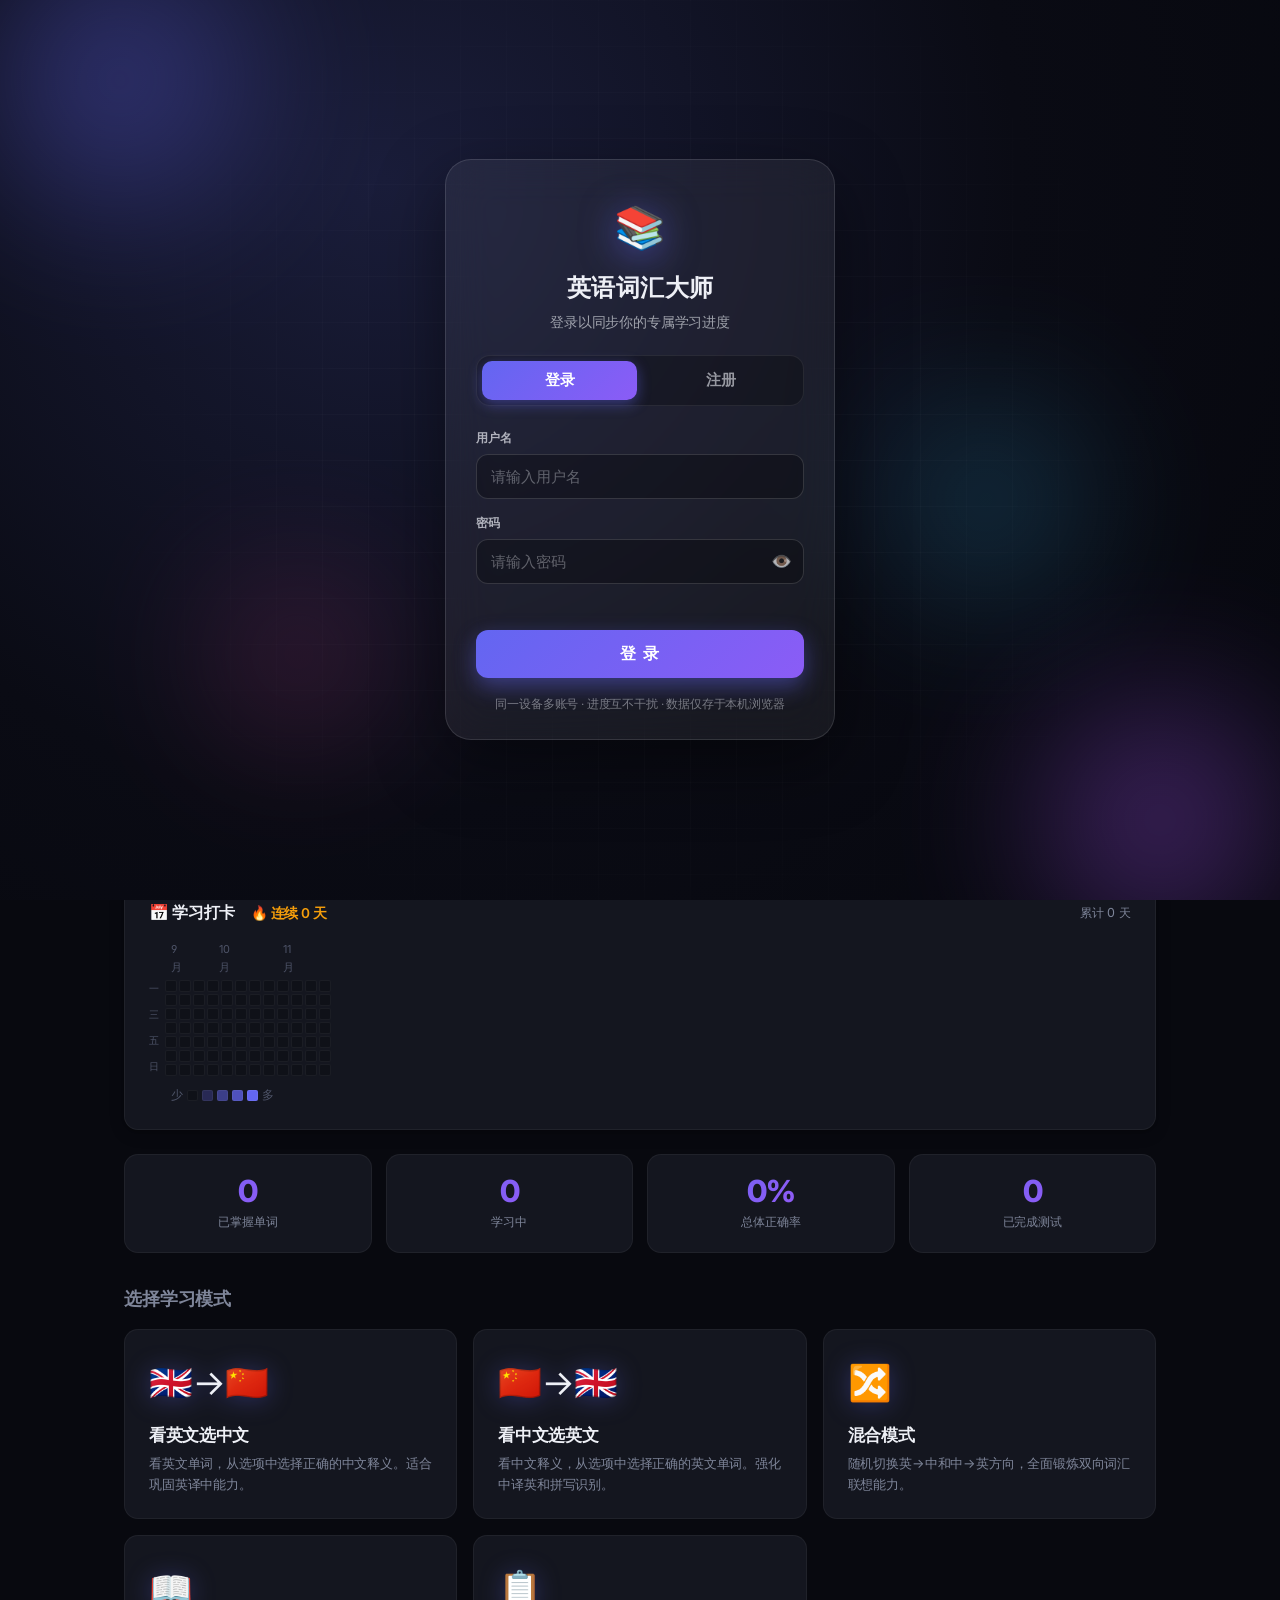
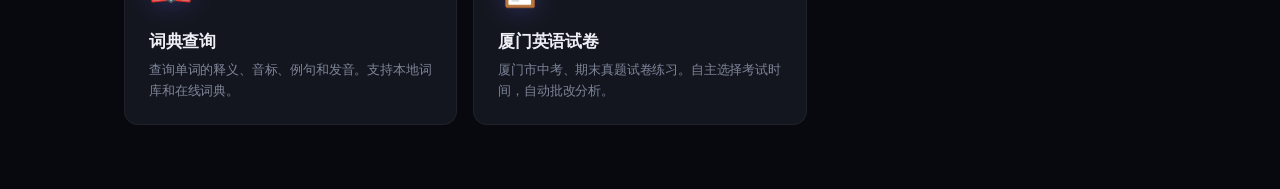
==== index.html @ 2e9102f1 "feat: 纯前端本地多账号登录(账号密码+进度隔离) 升SW v37" ====
<!DOCTYPE html>
<html lang="zh-CN">
<head>
  <meta charset="UTF-8">
  <meta name="viewport" content="width=device-width, initial-scale=1.0">
  <title>英语词汇测试与学习系统</title>
  <link rel="preconnect" href="https://fonts.googleapis.com">
  <link rel="preconnect" href="https://fonts.gstatic.com" crossorigin>
  <link href="https://fonts.googleapis.com/css2?family=Inter:wght@400;500;600;700;800;900&display=swap" rel="stylesheet">
  <link rel="stylesheet" href="style.css">
  <link rel="manifest" href="manifest.json">
  <meta name="theme-color" content="#6c8eef">
  <meta name="apple-mobile-web-app-capable" content="yes">
  <meta name="apple-mobile-web-app-title" content="英语大师">
</head>
<body>

<!-- ==================== 登录 / 注册页（首屏，替代封面） ==================== -->
<div class="login-screen" id="login-screen">
  <div class="login-orb login-orb-1"></div>
  <div class="login-orb login-orb-2"></div>
  <div class="login-orb login-orb-3"></div>
  <div class="login-orb login-orb-4"></div>
  <div class="login-grid"></div>
  <div class="login-card">
    <div class="login-logo">📚</div>
    <h1 class="login-title">英语词汇大师</h1>
    <p class="login-sub">登录以同步你的专属学习进度</p>

    <div class="login-tabs">
      <button type="button" class="login-tab active" id="tab-login" onclick="evmSwitchTab('login')">登录</button>
      <button type="button" class="login-tab" id="tab-register" onclick="evmSwitchTab('register')">注册</button>
    </div>

    <form class="login-form" id="login-form" onsubmit="return evmSubmitLogin(event)">
      <label class="login-field">
        <span class="login-label">用户名</span>
        <input class="login-input" id="login-username" type="text" autocomplete="username" placeholder="请输入用户名" maxlength="20">
      </label>
      <label class="login-field">
        <span class="login-label">密码</span>
        <div class="login-input-wrap">
          <input class="login-input" id="login-password" type="password" autocomplete="current-password" placeholder="请输入密码" maxlength="64">
          <button type="button" class="login-eye" onclick="evmTogglePw('login-password', this)">👁️</button>
        </div>
      </label>
      <div class="login-err" id="login-form-err"></div>
      <button type="submit" class="login-submit">登 录</button>
    </form>

    <form class="login-form" id="register-form" style="display:none" onsubmit="return evmSubmitRegister(event)">
      <label class="login-field">
        <span class="login-label">用户名</span>
        <input class="login-input" id="register-username" type="text" autocomplete="username" placeholder="2 位以上，中英文/数字/下划线" maxlength="20">
      </label>
      <label class="login-field">
        <span class="login-label">密码</span>
        <div class="login-input-wrap">
          <input class="login-input" id="register-password" type="password" autocomplete="new-password" placeholder="至少 6 位" maxlength="64">
          <button type="button" class="login-eye" onclick="evmTogglePw('register-password', this)">👁️</button>
        </div>
      </label>
      <label class="login-field">
        <span class="login-label">确认密码</span>
        <div class="login-input-wrap">
          <input class="login-input" id="register-confirm" type="password" autocomplete="new-password" placeholder="再次输入密码" maxlength="64">
          <button type="button" class="login-eye" onclick="evmTogglePw('register-confirm', this)">👁️</button>
        </div>
      </label>
      <div class="login-err" id="register-form-err"></div>
      <button type="submit" class="login-submit">注 册 并 登 录</button>
    </form>

    <p class="login-foot">同一设备多账号 · 进度互不干扰 · 数据仅存于本机浏览器</p>
  </div>
</div>

<!-- ==================== 软件封面 / 启动页 ==================== -->
<div class="app-cover" id="app-cover">
  <div class="cover-orb cover-orb-1"></div>
  <div class="cover-orb cover-orb-2"></div>
  <div class="cover-orb cover-orb-3"></div>
  <div class="cover-orb cover-orb-4"></div>
  <div class="cover-grid"></div>
  <div class="cover-content">
    <div class="cover-logo">📚</div>
    <h1 class="cover-title">英语词汇大师</h1>
    <p class="cover-subtitle">高效英语词汇测试与学习系统</p>
    <p class="cover-tagline">主动回忆 · 间隔重复 · 双向测试 · 即时反馈</p>

    <div class="cover-methods">
      <div class="cover-method" style="--i:0">
        <div class="cover-method-icon">🧠</div>
        <div class="cover-method-title">① 主动回忆</div>
        <div class="cover-method-desc">通过测试而非被动阅读来记忆，效率提升 3 倍以上</div>
      </div>
      <div class="cover-method" style="--i:1">
        <div class="cover-method-icon">🔄</div>
        <div class="cover-method-title">② 间隔重复</div>
        <div class="cover-method-desc">答错的词优先复习，已掌握的词减少出现频率</div>
      </div>
      <div class="cover-method" style="--i:2">
        <div class="cover-method-icon">🔁</div>
        <div class="cover-method-title">③ 双向测试</div>
        <div class="cover-method-desc">英→中与中→英交替练习，建立双向词汇联结</div>
      </div>
      <div class="cover-method" style="--i:3">
        <div class="cover-method-icon">⚡</div>
        <div class="cover-method-title">④ 即时反馈</div>
        <div class="cover-method-desc">每题立即知道对错和正确答案，强化记忆效果</div>
      </div>
    </div>

    <div class="cover-action">
      <button class="cover-enter-btn" id="cover-enter-btn" onclick="enterApp()">🚀 进入应用</button>
      <div class="cover-loading" id="cover-loading" style="display:none">
        <div class="cover-spinner"></div>
        <span class="cover-loading-text">正在进入</span>
      </div>
    </div>
    <p class="cover-foot">基于认知科学原理设计 · 让每一个单词都真正记住</p>
  </div>
</div>

<!-- ==================== 模式选择页（封面后） ==================== -->
<div class="mode-select" id="mode-select" style="display:none">
  <div class="mode-select-orb mode-select-orb-1"></div>
  <div class="mode-select-orb mode-select-orb-2"></div>
  <div class="mode-select-inner">
    <div class="mode-select-kicker">英语词汇大师</div>
    <h1 class="mode-select-title">选择你的学习模式</h1>
    <p class="mode-select-sub">进入系统前，先选一个入口 · 随时可在右上角切换</p>
    <div class="mode-select-grid">
      <button class="mode-select-card" data-mode="standard" onclick="selectMode('standard')">
        <div class="msc-icon">📘</div>
        <div class="msc-body">
          <div class="msc-title">标准版</div>
          <div class="msc-desc">完整的词汇测试与学习系统：测试、试卷、听力、语法、词典、错题本、统计</div>
        </div>
        <div class="msc-tag">日常背词 · 考试通用</div>
      </button>
      <button class="mode-select-card" data-mode="ielts" onclick="selectMode('ielts')">
        <div class="msc-icon">🎓</div>
        <div class="msc-body">
          <div class="msc-title">雅思版</div>
          <div class="msc-desc">一站式雅思备考：分级词汇、口语题库、写作实战批改、评分标准</div>
        </div>
        <div class="msc-tag">雅思考生专属</div>
      </button>
    </div>
    <button class="mode-select-back" onclick="backToCover()">← 返回封面</button>
  </div>
</div>

<!-- ==================== 导航栏 ==================== -->
<nav class="navbar">
  <div class="navbar-brand">
    <span class="logo" id="brand-logo">📚</span>
    <span id="brand-text">英语词汇大师</span>
  </div>
<div class="nav-tabs" id="nav-tabs-standard">
    <button class="nav-tab active" data-page="home">
      <span class="nav-icon">🏠</span>
      <span class="nav-label">首页</span>
    </button>
    <span class="nav-divider"></span>
    <button class="nav-tab" data-page="test">
      <span class="nav-icon">📝</span>
      <span class="nav-label">测试</span>
    </button>
    <button class="nav-tab" data-page="exam">
      <span class="nav-icon">📋</span>
      <span class="nav-label">试卷</span>
    </button>
    <span class="nav-divider"></span>
    <button class="nav-tab" data-page="listening">
      <span class="nav-icon">🎧</span>
      <span class="nav-label">听力</span>
    </button>
    <button class="nav-tab" data-page="grammar">
      <span class="nav-icon">📐</span>
      <span class="nav-label">语法</span>
    </button>
    <button class="nav-tab" data-page="dict">
      <span class="nav-icon">📖</span>
      <span class="nav-label">词典</span>
    </button>
    <span class="nav-divider"></span>
    <button class="nav-tab" data-page="wrong">
      <span class="nav-icon">❌</span>
      <span class="nav-label">错题本</span>
    </button>
    <button class="nav-tab" data-page="stats">
      <span class="nav-icon">📊</span>
      <span class="nav-label">统计</span>
    </button>
</div>
  <div class="navbar-actions">
    <button class="nav-streak-flame" id="nav-streak-flame" onclick="goToHuobao()" title="连续打卡 · 点击查看火宝宝">
      <span class="nav-flame-mini" id="nav-flame-mini"></span><span class="nav-streak-num" id="nav-streak-num">0</span>
    </button>
    <button class="nav-mode-switch" onclick="showModeSelect()" title="切换学习模式">
      <span class="nav-icon">🔀</span>
      <span class="nav-label">模式</span>
    </button>
    <button class="theme-toggle" onclick="toggleTheme()" title="切换主题">🌙</button>
    <div class="nav-user" id="nav-user" style="display:none" onclick="evmToggleUserMenu(event)">
      <span class="nav-user-avatar" id="nav-user-avatar">U</span>
      <span class="nav-user-name" id="nav-user-name">用户</span>
      <span class="nav-user-caret">▾</span>
      <div class="nav-user-menu" id="nav-user-menu" onclick="event.stopPropagation()">
        <div class="nav-user-menu-name" id="nav-user-menu-name">用户</div>
        <div class="nav-user-menu-hint">进度已保存在本账号</div>
        <button type="button" class="nav-user-menu-item" onclick="evmLogout()">🚪 退出登录</button>
      </div>
    </div>
  </div>
</nav>

<!-- ==================== 主容器 ==================== -->
<div class="container">

  <!-- ==================== 首页 ==================== -->
  <div class="page active" id="page-home">
    <div class="hero">
      <h1>英语词汇大师</h1>
      <p>主动回忆 · 间隔重复 · 双向测试 · 即时反馈</p>
    </div>

    <!-- 火宝宝 连续打卡奖励系统 -->
    <div id="huobao-card"></div>

    <!-- 每日学习目标 -->
    <div class="daily-goals" id="daily-goals"></div>

    <!-- 学习打卡日历 -->
    <div class="study-calendar-wrapper" id="study-calendar"></div>

    <!-- 统计概览 -->
    <div class="stats-grid">
      <div class="stat-card">
        <div class="stat-value" id="stat-mastered">0</div>
        <div class="stat-label">已掌握单词</div>
      </div>
      <div class="stat-card">
        <div class="stat-value" id="stat-learning">0</div>
        <div class="stat-label">学习中</div>
      </div>
      <div class="stat-card">
        <div class="stat-value" id="stat-accuracy">0%</div>
        <div class="stat-label">总体正确率</div>
      </div>
      <div class="stat-card">
        <div class="stat-value" id="stat-tests">0</div>
        <div class="stat-label">已完成测试</div>
      </div>
    </div>

    <!-- 模式选择 -->
    <h2 style="font-size:1.1rem; margin-bottom:16px; color:var(--text-secondary)">选择学习模式</h2>
    <div class="mode-grid">
      <div class="mode-card" data-mode="en2cn">
        <div class="mode-icon">🇬🇧→🇨🇳</div>
        <div class="mode-title">看英文选中文</div>
        <div class="mode-desc">看英文单词，从选项中选择正确的中文释义。适合巩固英译中能力。</div>
      </div>
      <div class="mode-card" data-mode="cn2en">
        <div class="mode-icon">🇨🇳→🇬🇧</div>
        <div class="mode-title">看中文选英文</div>
        <div class="mode-desc">看中文释义，从选项中选择正确的英文单词。强化中译英和拼写识别。</div>
      </div>
      <div class="mode-card" data-mode="mixed">
        <div class="mode-icon">🔀</div>
        <div class="mode-title">混合模式</div>
        <div class="mode-desc">随机切换英→中和中→英方向，全面锻炼双向词汇联想能力。</div>
      </div>
      <div class="mode-card" data-mode="dictionary">
        <div class="mode-icon">📖</div>
        <div class="mode-title">词典查询</div>
        <div class="mode-desc">查询单词的释义、音标、例句和发音。支持本地词库和在线词典。</div>
      </div>
      <div class="mode-card" data-mode="exam">
        <div class="mode-icon">📋</div>
        <div class="mode-title">厦门英语试卷</div>
        <div class="mode-desc">厦门市中考、期末真题试卷练习。自主选择考试时间，自动批改分析。</div>
      </div>
    </div>

  </div>

  <!-- ==================== 测试配置页 ==================== -->
  <div class="page" id="page-test">
    <div id="page-test-config" class="active">
      <h2 style="font-size:1.4rem; margin-bottom:24px">📝 测试配置</h2>

      <div class="card">
        <!-- 选题方式 -->
        <div class="config-group">
          <div class="config-label">选题方式</div>
          <div class="option-row">
            <button class="option-btn" data-config="selectMode" data-value="random">🎲 随机出题</button>
            <button class="option-btn" data-config="selectMode" data-value="custom">✋ 自选词汇</button>
          </div>
        </div>

        <!-- 方向 -->
        <div class="config-group">
          <div class="config-label">测试方向</div>
          <div class="option-row">
            <button class="option-btn" data-config="direction" data-value="en2cn">🇬🇧→🇨🇳 看英文选中文</button>
            <button class="option-btn" data-config="direction" data-value="cn2en">🇨🇳→🇬🇧 看中文选英文</button>
            <button class="option-btn" data-config="direction" data-value="mixed">🔀 混合方向</button>
          </div>
        </div>

        <!-- 格式 -->
        <div class="config-group">
          <div class="config-label">测试格式</div>
          <div class="option-row">
            <button class="option-btn" data-config="format" data-value="choice">📋 选择题（四选一）</button>
            <button class="option-btn" data-config="format" data-value="recall">✍️ 回忆自评（输入后自评）</button>
          </div>
        </div>

        <!-- 难度（仅随机模式显示） -->
        <div class="config-group" id="config-level">
          <div class="config-label">难度级别</div>
          <div class="option-row">
            <button class="option-btn" data-config="level" data-value="0">全部级别</button>
            <button class="option-btn" data-config="level" data-value="1">⭐ 小学 (3-6年级)</button>
            <button class="option-btn" data-config="level" data-value="2">⭐⭐ 初中 (7-9年级)</button>
            <button class="option-btn" data-config="level" data-value="3">⭐⭐⭐ 高中 (必修1-3)</button>
          </div>
        </div>

        <!-- 题量（仅随机模式显示） -->
        <div class="config-group" id="config-count">
          <div class="config-label">每轮题数</div>
          <div class="option-row">
            <button class="option-btn" data-config="count" data-value="10">10 题</button>
            <button class="option-btn" data-config="count" data-value="20">20 题</button>
            <button class="option-btn" data-config="count" data-value="30">30 题</button>
            <button class="option-btn" data-config="count" data-value="50">50 题</button>
          </div>
        </div>

        <!-- 自选词汇面板（仅自选模式显示） -->
        <div class="config-group" id="config-custom" style="display:none;">
          <div class="config-label">选择要测试的词汇</div>
          <div class="word-picker">
            <!-- 搜索与操作栏 -->
            <div class="word-picker-toolbar">
              <input type="text" class="word-picker-search" id="word-picker-search"
                     placeholder="搜索单词或释义..." oninput="filterWordPicker()">
              <select class="word-picker-filter" id="word-picker-filter" onchange="filterWordPicker()">
                <option value="0">全部级别</option>
                <option value="1">小学</option>
                <option value="2">初中</option>
                <option value="3">高中</option>
              </select>
            </div>
            <div class="word-picker-actions">
              <button class="btn btn-ghost btn-sm" onclick="selectAllWords(true)">✅ 全选</button>
              <button class="btn btn-ghost btn-sm" onclick="selectAllWords(false)">❌ 全不选</button>
              <button class="btn btn-ghost btn-sm" onclick="invertWordSelection()">🔄 反选</button>
              <span class="word-picker-count" id="word-picker-count">已选 0 词</span>
            </div>
            <!-- 词汇列表 -->
            <div class="word-picker-list" id="word-picker-list"></div>
          </div>
        </div>

        <div class="text-center mt-20">
          <button class="btn btn-primary btn-lg" onclick="startTest()">
            🚀 开始测试
          </button>
        </div>
      </div>

      <!-- 提示 -->
      <div class="card mt-20" style="background:var(--bg-secondary)">
        <div style="font-size:0.88rem; color:var(--text-secondary); line-height:1.7">
          <strong>💡 测试说明：</strong><br>
          • <strong>选择题</strong>：快速测试，适合大量练习，四选一形式<br>
          • <strong>回忆自评</strong>：先在脑中回忆答案再揭晓，自我评判对错，记忆效果更佳<br>
          • 系统会<strong>智能优先</strong>出你常错的词和新词，已掌握的词减少出现<br>
          • 答错的词可以在测试结束后在"错词复习"中查看<br>
          • 所有进度自动保存在本地，关闭浏览器也不会丢失
        </div>
      </div>
    </div>

    <!-- ==================== 测试进行页 ==================== -->
    <div id="page-test-running" style="display:none;">
      <!-- 测试头部 -->
      <div class="test-header">
        <div class="test-progress">
          <div class="progress-bar">
            <div class="progress-fill" id="test-progress-fill" style="width:0%"></div>
          </div>
          <span class="progress-text" id="test-progress-text">1 / 20</span>
        </div>
        <div class="score-badge">
          <div class="score-item">
            <div class="score-num correct" id="test-correct-count">0</div>
            <div class="score-label">正确</div>
          </div>
          <div class="score-item">
            <div class="score-num wrong" id="test-wrong-count">0</div>
            <div class="score-label">错误</div>
          </div>
        </div>
      </div>

      <!-- 反馈条 -->
      <div class="feedback-bar" id="feedback-bar"></div>

      <!-- 题目卡片 -->
      <div class="question-card">
        <span class="question-tag" id="question-tag">英 → 中</span>
        <div class="question-word" id="question-word">word</div>
        <div class="question-phonetic" id="question-phonetic">/wɜːd/</div>
        <div class="question-pos" id="question-pos">n.</div>
      </div>

      <!-- 题目主体（选项/输入） -->
      <div id="question-body"></div>

      <!-- 返回按钮 -->
      <div class="text-center mt-20">
        <button class="btn btn-ghost" onclick="backToConfig()">← 返回配置</button>
      </div>
    </div>
  </div>

  <!-- ==================== 测试结果页 ==================== -->
  <div class="page" id="page-result">
    <div class="card result-card">
      <div style="font-size:3rem; margin-bottom:8px" id="result-emoji">🎉</div>
      <div class="result-score excellent" id="result-score">100%</div>
      <div class="result-msg" id="result-msg">太棒了！</div>

      <div class="result-breakdown">
        <div class="result-stat">
          <div class="result-stat-num" style="color:var(--success)" id="result-correct">18</div>
          <div class="result-stat-label">答对</div>
        </div>
        <div class="result-stat">
          <div class="result-stat-num" style="color:var(--danger)" id="result-wrong">2</div>
          <div class="result-stat-label">答错</div>
        </div>
        <div class="result-stat">
          <div class="result-stat-num" id="result-total">20</div>
          <div class="result-stat-label">总题数</div>
        </div>
        <div class="result-stat">
          <div class="result-stat-num" style="color:var(--accent)" id="result-time">2'30"</div>
          <div class="result-stat-label">用时</div>
        </div>
      </div>

      <!-- 错词复习 -->
      <div class="review-list" id="result-review-list"></div>

      <!-- 操作按钮 -->
      <div class="result-actions">
        <button class="btn btn-ghost" onclick="backToHome()">🏠 返回首页</button>
        <button class="btn btn-primary" onclick="restartTest()">🔄 再测一轮</button>
      </div>
    </div>
  </div>

  <!-- ==================== 试卷列表页 ==================== -->
  <div class="page" id="page-exam">
    <div id="exam-list-view">
      <h2 style="font-size:1.4rem; margin-bottom:8px">📋 英语试卷库</h2>
      <p style="color:var(--text-secondary); margin-bottom:16px; font-size:0.9rem">100份试卷 · 覆盖小学到高中 · 选择试卷开始练习，系统自动批改并生成详细分析报告</p>

      <!-- 搜索筛选栏 -->
      <div style="display:flex; gap:12px; margin-bottom:20px; flex-wrap:wrap;">
        <input type="text" id="exam-search" placeholder="🔍 搜索试卷名称、地区..." 
               style="flex:1; min-width:200px; padding:10px 16px; background:var(--bg-card); border:1px solid var(--border); border-radius:var(--radius); color:var(--text-primary); font-size:0.9rem;"
               oninput="filterExams()">
        <select id="exam-filter-stage" style="padding:10px 16px; background:var(--bg-card); border:1px solid var(--border); border-radius:var(--radius); color:var(--text-primary); font-size:0.9rem;" onchange="filterExams()">
          <option value="">全部学段</option>
          <option value="小学">小学</option>
          <option value="初中">初中</option>
          <option value="高中">高中</option>
        </select>
        <select id="exam-filter-type" style="padding:10px 16px; background:var(--bg-card); border:1px solid var(--border); border-radius:var(--radius); color:var(--text-primary); font-size:0.9rem;" onchange="filterExams()">
          <option value="">全部类型</option>
          <option value="期末考试">期末考试</option>
          <option value="期中考试">期中考试</option>
          <option value="月考">月考</option>
          <option value="模拟考试">模拟考试</option>
          <option value="中考真题">中考真题</option>
          <option value="中考模拟">中考模拟</option>
          <option value="单元测试">单元测试</option>
        </select>
      </div>
      <div id="exam-count" style="color:var(--text-secondary); font-size:0.82rem; margin-bottom:12px;"></div>
      <div id="exam-cards"></div>
    </div>

    <!-- 试卷考试视图 -->
    <div id="exam-taking-view" style="display:none;">
      <!-- 考试头部 -->
      <div class="exam-header">
        <div class="exam-info-bar">
          <span class="exam-title-text" id="exam-taking-title"></span>
          <span class="exam-timer" id="exam-timer">⏱️ 00:00:00</span>
        </div>
        <div class="exam-progress-bar">
          <div class="progress-fill" id="exam-progress-fill" style="width:0%"></div>
        </div>
        <div class="exam-progress-text" id="exam-progress-text">已答 0 / 0 题</div>
      </div>

      <!-- 题目区域 -->
      <div id="exam-questions-container"></div>

      <!-- 提交按钮 -->
      <div class="text-center mt-20" id="exam-submit-area">
        <button class="btn btn-ghost" onclick="exitExam()">← 退出考试</button>
        <button class="btn btn-primary btn-lg" onclick="submitExam()">✅ 提交试卷</button>
      </div>
    </div>

    <!-- 试卷结果视图 -->
    <div id="exam-result-view" style="display:none;">
      <div class="card result-card">
        <div style="font-size:3rem; margin-bottom:8px" id="exam-result-emoji">🎉</div>
        <div class="result-score excellent" id="exam-result-score">0分</div>
        <div class="result-msg" id="exam-result-msg"></div>

        <div class="result-breakdown">
          <div class="result-stat">
            <div class="result-stat-num" style="color:var(--success)" id="exam-result-correct">0</div>
            <div class="result-stat-label">答对</div>
          </div>
          <div class="result-stat">
            <div class="result-stat-num" style="color:var(--danger)" id="exam-result-wrong">0</div>
            <div class="result-stat-label">答错</div>
          </div>
          <div class="result-stat">
            <div class="result-stat-num" id="exam-result-total">0</div>
            <div class="result-stat-label">总题数</div>
          </div>
          <div class="result-stat">
            <div class="result-stat-num" style="color:var(--accent)" id="exam-result-time">0'00"</div>
            <div class="result-stat-label">用时</div>
          </div>
        </div>

        <!-- 分析报告 -->
        <div class="exam-analysis" id="exam-analysis"></div>

        <!-- 题目详情 -->
        <div class="exam-review-list" id="exam-review-list"></div>

        <!-- 操作按钮 -->
        <div class="result-actions">
          <button class="btn btn-ghost" onclick="backToExamList()">📋 返回试卷列表</button>
          <button class="btn btn-primary" onclick="retakeExam()">🔄 重做试卷</button>
        </div>
      </div>
    </div>
  </div>

  <!-- ==================== 听力练习页 ==================== -->
  <div class="page" id="page-listening">
    <h2 style="font-size:1.4rem; margin-bottom:8px">🎧 听力练习</h2>
    <p style="color:var(--text-secondary); margin-bottom:20px; font-size:0.9rem">三种题型训练英语听力：听词选义 / 听音拼写 / 听句选义，支持语速调节与答题复盘</p>

    <div class="card" id="listening-setup">
      <div class="config-group">
        <div class="config-label">题型</div>
        <div class="option-row" id="listening-type-options">
          <button class="option-btn active" data-type="word">🎯 听词选义</button>
          <button class="option-btn" data-type="spell">✍️ 听音拼写</button>
          <button class="option-btn" data-type="sentence">📚 听句选义</button>
        </div>
      </div>
      <div class="config-group">
        <div class="config-label">难度级别</div>
        <div class="option-row" id="listening-level-options">
          <button class="option-btn active" data-level="1">⭐ 小学</button>
          <button class="option-btn" data-level="2">⭐⭐ 初中</button>
          <button class="option-btn" data-level="3">⭐⭐⭐ 高中</button>
        </div>
      </div>
      <div class="config-group">
        <div class="config-label">语速</div>
        <div class="option-row" id="listening-speed-options">
          <button class="option-btn" data-speed="0.6">🐢 慢速</button>
          <button class="option-btn active" data-speed="0.9">✅ 正常</button>
          <button class="option-btn" data-speed="1.2">🐇 快速</button>
        </div>
      </div>
      <div class="config-group">
        <div class="config-label">题数</div>
        <div class="option-row" id="listening-count-options">
          <button class="option-btn" data-count="5">5 题</button>
          <button class="option-btn active" data-count="10">10 题</button>
          <button class="option-btn" data-count="20">20 题</button>
        </div>
      </div>
      <div class="listening-best" id="listening-best">📊 还没有练习记录，开始第一轮吧！</div>
      <div class="text-center mt-20">
        <button class="btn btn-primary btn-lg" onclick="startListening()">🎧 开始听力</button>
      </div>
    </div>

    <div id="listening-running" style="display:none;">
      <div class="test-header">
        <div class="test-progress">
          <div class="progress-bar"><div class="progress-fill" id="listening-progress-fill" style="width:0%"></div></div>
          <span class="progress-text" id="listening-progress-text">1 / 10</span>
        </div>
        <div class="score-badge">
          <div class="score-item"><div class="score-num correct" id="listening-correct">0</div><div class="score-label">正确</div></div>
          <div class="score-item"><div class="score-num wrong" id="listening-wrong">0</div><div class="score-label">错误</div></div>
        </div>
      </div>
      <div class="question-card">
        <span class="question-tag">🎧 听力题</span>
        <div style="font-size:0.85rem;color:var(--text-secondary);margin-bottom:16px;">点击下方按钮播放音频，然后选择你听到的内容</div>
        <button class="btn btn-primary btn-lg" id="play-audio-btn" onclick="playListeningAudio()" style="font-size:1.5rem;padding:16px 40px;">🔊 播放</button>
        <div style="font-size:0.78rem;color:var(--text-muted);margin-top:12px;">提示：可以多次点击播放</div>
      </div>
      <div id="listening-options"></div>
      <div class="text-center mt-20">
        <button class="btn btn-ghost" onclick="exitListening()">← 退出</button>
      </div>
    </div>
  </div>

  <!-- ==================== 语法专题页 ==================== -->
  <div class="page" id="page-grammar">
    <h2 style="font-size:1.4rem; margin-bottom:8px">📐 语法专题</h2>
    <p style="color:var(--text-secondary); margin-bottom:20px; font-size:0.9rem">系统学习英语语法，每个专题含讲解、例句和练习题</p>
    <div id="grammar-tools" class="grammar-tools">
      <div class="grammar-search-wrap">
        <span class="grammar-search-icon">🔍</span>
        <input id="grammar-search" class="grammar-search" type="text" placeholder="搜索语法专题（如：时态、被动、从句）" oninput="filterGrammarTopics(this.value)">
      </div>
      <span class="grammar-progress" id="grammar-progress"></span>
    </div>
    <div id="grammar-topics"></div>
  </div>

  <!-- ==================== 错题本页 ==================== -->
  <div class="page" id="page-wrong">
    <h2 style="font-size:1.4rem; margin-bottom:8px">❌ 错题本</h2>
    <p style="color:var(--text-secondary); margin-bottom:20px; font-size:0.9rem">自动收集所有测试和试卷中的错题，反复练习直到掌握</p>

    <!-- 统计 -->
    <div class="wrong-book-stats" id="wrong-stats"></div>

    <!-- 工具栏 -->
    <div class="wrong-book-toolbar">
      <select id="wrong-filter-kp" style="padding:8px 14px; background:var(--bg-card); border:1px solid var(--border); border-radius:var(--radius); color:var(--text-primary); font-size:0.85rem;" onchange="renderWrongBook()">
        <option value="">全部知识点</option>
      </select>
      <select id="wrong-filter-source" style="padding:8px 14px; background:var(--bg-card); border:1px solid var(--border); border-radius:var(--radius); color:var(--text-primary); font-size:0.85rem;" onchange="renderWrongBook()">
        <option value="">全部来源</option>
        <option value="test">词汇测试</option>
        <option value="exam">试卷</option>
      </select>
      <label style="display:flex; align-items:center; gap:6px; font-size:0.85rem; color:var(--text-secondary); cursor:pointer;">
        <input type="checkbox" id="wrong-show-mastered" onchange="renderWrongBook()"> 显示已掌握
      </label>
      <button class="btn btn-ghost btn-sm" onclick="clearAllWrong()">🗑️ 清空错题本</button>
      <span style="margin-left:auto; font-size:0.82rem; color:var(--text-secondary);">
        <span class="kbd">A</span><span class="kbd">B</span><span class="kbd">C</span><span class="kbd">D</span> 键盘答题
      </span>
    </div>

    <!-- 错题列表 -->
    <div id="wrong-list"></div>
  </div>

  <!-- ==================== 词典页 ==================== -->
  <div class="page" id="page-dict">
    <h2 style="font-size:1.4rem; margin-bottom:24px">📖 词典查询</h2>

    <!-- 搜索框 -->
    <div class="dict-search-wrapper">
      <span class="dict-search-icon">🔍</span>
      <input type="text" class="dict-search-box" id="dict-search"
             placeholder="输入英文单词或中文释义，按回车搜索...">
      <button class="btn btn-primary" id="dict-search-btn"
              style="position:absolute; right:8px; top:50%; transform:translateY(-50%); padding:10px 20px;">
        搜索
      </button>
    </div>

    <!-- 搜索结果 -->
    <div class="dict-result" id="dict-result"></div>

    <!-- 快捷词表 -->
    <div class="quick-words">
      <div class="quick-words-title">💡 随机单词 — 点击查看详情</div>
      <div class="quick-words-grid" id="quick-words-grid"></div>
    </div>
  </div>

  <!-- ==================== 统计页 ==================== -->
  <div class="page" id="page-stats">
    <h2 style="font-size:1.4rem; margin-bottom:24px">📊 学习统计</h2>

    <!-- 概览 -->
    <div class="stats-overview">
      <div class="overview-card">
        <div class="overview-icon">✅</div>
        <div class="overview-value" id="stat-overview-mastered">0</div>
        <div class="overview-label">已掌握</div>
      </div>
      <div class="overview-card">
        <div class="overview-icon">📖</div>
        <div class="overview-value" id="stat-overview-learning">0</div>
        <div class="overview-label">学习中</div>
      </div>
      <div class="overview-card">
        <div class="overview-icon">🆕</div>
        <div class="overview-value" id="stat-overview-new">300</div>
        <div class="overview-label">未学习</div>
      </div>
      <div class="overview-card">
        <div class="overview-icon">🎯</div>
        <div class="overview-value" id="stat-overview-accuracy">0%</div>
        <div class="overview-label">正确率</div>
      </div>
      <div class="overview-card">
        <div class="overview-icon">📝</div>
        <div class="overview-value" id="stat-overview-reviews">0</div>
        <div class="overview-label">总答题数</div>
      </div>
      <div class="overview-card">
        <div class="overview-icon">🏁</div>
        <div class="overview-value" id="stat-overview-tests">0</div>
        <div class="overview-label">测试次数</div>
      </div>
    </div>

    <!-- 掌握度分布 -->
    <div class="card mb-20">
      <div class="card-title">📈 词汇掌握度分布</div>
      <div class="card-desc">你的词汇掌握进度</div>
      <div class="mastery-section">
        <div class="mastery-bar" id="mastery-bar"></div>
        <div class="mastery-legend">
          <span><span class="legend-dot" style="background:var(--success)"></span>已掌握</span>
          <span><span class="legend-dot" style="background:var(--warning)"></span>学习中</span>
          <span><span class="legend-dot" style="background:var(--text-muted)"></span>未学习</span>
        </div>
      </div>
    </div>

    <!-- 按级别统计 -->
    <div class="card mb-20">
      <div class="card-title">📊 各级别进度</div>
      <div class="card-desc">不同难度级别的掌握情况</div>
      <div id="level-breakdown"></div>
    </div>

    <!-- 测试历史 -->
    <div class="card mb-20">
      <div class="card-title">🕐 最近测试记录</div>
      <div class="card-desc">最近的15次测试成绩</div>
      <div class="history-list" id="history-list"></div>
    </div>

    <!-- 重置 -->
    <div class="text-center mt-20">
      <button class="btn btn-ghost" id="reset-btn">🗑️ 清除所有记录</button>
    </div>
  </div>

  <!-- ==================== 雅思专项页 ==================== -->
  <div class="page" id="page-ielts">
    <h2 style="font-size:1.4rem; margin-bottom:8px">🎓 雅思专项学习</h2>
    <p style="color:var(--text-secondary); margin-bottom:20px; font-size:0.9rem">词汇 · 口语 · 写作 · 评分标准，一站式雅思备考</p>

    <!-- 火宝宝 连续打卡奖励系统（雅思页常驻） -->
    <div id="huobao-card-ielts" class="huobao-card-ielts"></div>

    <!-- 子标签 -->
    <div class="ielts-tabs" id="ielts-tabs">
      <button class="ielts-tab active" data-ielts="vocab" onclick="switchIELTS('vocab')">📚 词汇</button>
      <button class="ielts-tab" data-ielts="speaking" onclick="switchIELTS('speaking')">🗣️ 口语</button>
      <button class="ielts-tab" data-ielts="writing" onclick="switchIELTS('writing')">✍️ 写作</button>
      <button class="ielts-tab" data-ielts="bands" onclick="switchIELTS('bands')">📊 评分标准</button>
    </div>

    <!-- 词汇子模块 -->
    <div class="ielts-panel active" id="ielts-vocab">
      <div class="ielts-subtabs" id="ielts-vocab-subtabs" style="margin-bottom:14px">
        <button class="ielts-subtab active" data-vvocab="topic" onclick="switchIeltsVocabView('topic')">📑 按主题</button>
        <button class="ielts-subtab" data-vvocab="level" onclick="switchIeltsVocabView('level')">🌈 按级别 A1→C2</button>
      </div>
      <div id="ielts-vocab-home"></div>
      <div id="ielts-vocab-study" style="display:none"></div>
    </div>

    <!-- 口语子模块 -->
    <div class="ielts-panel" id="ielts-speaking" style="display:none">
      <div class="ielts-subtabs" id="ielts-speaking-sub">
        <button class="ielts-subtab active" data-part="part1" onclick="switchSpeaking('part1')">Part 1 日常</button>
        <button class="ielts-subtab" data-part="part2" onclick="switchSpeaking('part2')">Part 2 独白</button>
        <button class="ielts-subtab" data-part="part3" onclick="switchSpeaking('part3')">Part 3 讨论</button>
      </div>
      <div id="ielts-speaking-list"></div>
    </div>

    <!-- 写作子模块 -->
    <div class="ielts-panel" id="ielts-writing" style="display:none">
      <div class="ielts-subtabs" id="ielts-writing-sub">
        <button class="ielts-subtab active" data-task="task1" onclick="switchWriting('task1')">Task 1 图表</button>
        <button class="ielts-subtab" data-task="task2" onclick="switchWriting('task2')">Task 2 议论文</button>
        <button class="ielts-subtab" data-task="phrases" onclick="switchWriting('phrases')">高分短语</button>
      </div>
      <div id="ielts-writing-view"></div>
    </div>

    <!-- 评分标准子模块 -->
    <div class="ielts-panel" id="ielts-bands" style="display:none">
      <div id="ielts-bands-view"></div>
    </div>
  </div>

</div>

<!-- 雅思单词卡打印区（导出 PDF 用，默认隐藏） -->
<div id="ielts-print-area" style="display:none"></div>

<script src="words.js"></script>
<script src="exams.js"></script>
<script src="ielts.js"></script>
<script src="app.js"></script>
</body>
</html>
---- style.css ----
/* ==================== 全局变量 ==================== */
:root {
  --bg-primary: #08090f;
  --bg-secondary: #0f1118;
  --bg-card: #14161f;
  --bg-card-elevated: #1a1d28;
  --bg-hover: #1e2130;
  --text-primary: #eef0f6;
  --text-secondary: #7e8599;
  --text-muted: #4e5468;
  --accent: #6366f1;
  --accent-light: #818cf8;
  --accent-hover: #7c7ff5;
  --accent-dim: rgba(99, 102, 241, 0.1);
  --accent-gradient: linear-gradient(135deg, #6366f1 0%, #a855f7 100%);
  --accent-gradient-soft: linear-gradient(135deg, rgba(99,102,241,0.15), rgba(168,85,247,0.15));
  --success: #10b981;
  --success-dim: rgba(16, 185, 129, 0.1);
  --danger: #ef4444;
  --danger-dim: rgba(239, 68, 68, 0.1);
  --warning: #f59e0b;
  --warning-dim: rgba(245, 158, 11, 0.1);
  --border: rgba(255, 255, 255, 0.05);
  --border-strong: rgba(255, 255, 255, 0.1);
  --radius: 14px;
  --radius-sm: 10px;
  --radius-xs: 6px;
  --shadow-sm: 0 1px 3px rgba(0,0,0,0.3), 0 1px 2px rgba(0,0,0,0.2);
  --shadow: 0 4px 24px rgba(0, 0, 0, 0.35);
  --shadow-lg: 0 12px 40px rgba(0, 0, 0, 0.45);
  --shadow-glow: 0 0 32px rgba(99, 102, 241, 0.12);
  --shadow-card: 0 1px 3px rgba(0,0,0,0.2), 0 4px 16px rgba(0,0,0,0.15);
  --font-main: 'Inter', 'Segoe UI', system-ui, -apple-system, sans-serif;
  --font-mono: 'SF Mono', 'Cascadia Code', 'Fira Code', 'Consolas', monospace;
  --transition: all 0.25s cubic-bezier(0.4, 0, 0.2, 1);
  --transition-fast: all 0.12s ease;
  --transition-spring: all 0.35s cubic-bezier(0.34, 1.56, 0.64, 1);
}

/* ===== 亮色主题 ===== */
[data-theme="light"] {
  --bg-primary: #fafafc;
  --bg-secondary: #ffffff;
  --bg-card: #ffffff;
  --bg-card-elevated: #ffffff;
  --bg-hover: #f4f5f9;
  --text-primary: #1a1d2e;
  --text-secondary: #6b7280;
  --text-muted: #9ca3af;
  --accent: #6366f1;
  --accent-light: #818cf8;
  --accent-hover: #5856eb;
  --accent-dim: rgba(99, 102, 241, 0.06);
  --accent-gradient: linear-gradient(135deg, #6366f1 0%, #a855f7 100%);
  --accent-gradient-soft: linear-gradient(135deg, rgba(99,102,241,0.05), rgba(168,85,247,0.05));
  --success: #10b981;
  --success-dim: rgba(16, 185, 129, 0.06);
  --danger: #ef4444;
  --danger-dim: rgba(239, 68, 68, 0.06);
  --warning: #f59e0b;
  --warning-dim: rgba(245, 158, 11, 0.06);
  --border: rgba(0, 0, 0, 0.05);
  --border-strong: rgba(0, 0, 0, 0.08);
  --shadow-sm: 0 1px 2px rgba(0,0,0,0.03);
  --shadow: 0 4px 24px rgba(0, 0, 0, 0.04);
  --shadow-lg: 0 12px 40px rgba(0, 0, 0, 0.06);
  --shadow-glow: 0 0 32px rgba(99, 102, 241, 0.06);
  --shadow-card: 0 1px 2px rgba(0,0,0,0.03), 0 4px 12px rgba(0,0,0,0.03);
}

/* ==================== 基础重置 ==================== */
* {
  margin: 0;
  padding: 0;
  box-sizing: border-box;
}

::-webkit-scrollbar { width: 6px; height: 6px; }
::-webkit-scrollbar-track { background: transparent; }
::-webkit-scrollbar-thumb { background: var(--border-strong); border-radius: 3px; }
::-webkit-scrollbar-thumb:hover { background: var(--text-muted); }

::selection { background: var(--accent-dim); color: var(--accent); }

body {
  font-family: var(--font-main);
  background: var(--bg-primary);
  background-image: 
    radial-gradient(ellipse 60% 40% at 50% 0%, rgba(99, 102, 241, 0.06), transparent 60%),
    radial-gradient(ellipse 50% 30% at 90% 90%, rgba(168, 85, 247, 0.04), transparent 60%);
  background-attachment: fixed;
  color: var(--text-primary);
  min-height: 100vh;
  line-height: 1.6;
  -webkit-font-smoothing: antialiased;
  -moz-osx-font-smoothing: grayscale;
  font-feature-settings: 'cv11', 'ss01';
  letter-spacing: -0.01em;
}

[data-theme="light"] body {
  background-image: 
    radial-gradient(ellipse 60% 40% at 50% 0%, rgba(99, 102, 241, 0.04), transparent 60%),
    radial-gradient(ellipse 50% 30% at 90% 90%, rgba(168, 85, 247, 0.03), transparent 60%);
}

/* ==================== 导航栏 ==================== */
.navbar {
  display: flex;
  align-items: center;
  justify-content: space-between;
  padding: 0 28px;
  height: 56px;
  background: rgba(15, 17, 24, 0.72);
  border-bottom: 1px solid var(--border);
  position: sticky;
  top: 0;
  z-index: 100;
  backdrop-filter: blur(24px) saturate(180%);
  -webkit-backdrop-filter: blur(24px) saturate(180%);
}

[data-theme="light"] .navbar {
  background: rgba(255, 255, 255, 0.72);
}

.navbar-brand {
  display: flex;
  align-items: center;
  gap: 8px;
  font-size: 1.05rem;
  font-weight: 700;
  color: var(--text-primary);
  letter-spacing: -0.03em;
}

.navbar-brand .logo {
  font-size: 1.35rem;
}

.nav-tabs {
  display: flex;
  align-items: center;
  gap: 3px;
  padding: 5px;
  background: var(--bg-secondary);
  border: 1px solid var(--border);
  border-radius: 14px;
  box-shadow: var(--shadow-sm);
}

[data-theme="light"] .nav-tabs {
  background: rgba(241, 243, 248, 0.7);
  backdrop-filter: blur(8px);
}

.nav-tab {
  display: inline-flex;
  align-items: center;
  gap: 7px;
  padding: 6px 12px 6px 7px;
  border: none;
  background: transparent;
  color: var(--text-secondary);
  font-size: 0.875rem;
  font-weight: 500;
  border-radius: 9px;
  cursor: pointer;
  transition: var(--transition-fast);
  font-family: var(--font-main);
  position: relative;
  white-space: nowrap;
  line-height: 1;
}

.nav-icon {
  display: inline-flex;
  align-items: center;
  justify-content: center;
  width: 26px;
  height: 26px;
  font-size: 0.95rem;
  line-height: 1;
  border-radius: 8px;
  background: var(--bg-card-elevated);
  border: 1px solid var(--border);
  transition: var(--transition-fast);
  flex-shrink: 0;
}

[data-theme="light"] .nav-icon {
  background: #ffffff;
  box-shadow: 0 1px 2px rgba(0, 0, 0, 0.04);
}

/* 切换模式按钮 */
.nav-mode-switch {
  display: inline-flex;
  align-items: center;
  gap: 7px;
  padding: 6px 12px 6px 7px;
  border: 1px solid var(--border-strong);
  background: transparent;
  color: var(--text-secondary);
  font-size: 0.875rem;
  font-weight: 600;
  border-radius: 9px;
  cursor: pointer;
  transition: var(--transition-fast);
  font-family: var(--font-main);
  white-space: nowrap;
  line-height: 1;
  margin-left: 2px;
}
.nav-mode-switch:hover {
  background: var(--bg-hover);
  color: var(--accent-light);
  border-color: var(--accent);
  transform: translateY(-1px);
}
.nav-mode-switch:hover .nav-icon {
  background: var(--accent-dim);
  border-color: var(--accent-dim);
  transform: scale(1.06) rotate(-4deg);
}

/* 右侧操作组（模式切换 + 主题切换），始终可见 */
.navbar-actions {
  display: flex;
  align-items: center;
  gap: 8px;
  flex-shrink: 0;
}

/* 雅思模式：隐藏标准版导航标签，只保留雅思页自身的子导航 → 雅思成为独立页面 */
body[data-app-mode="ielts"] #nav-tabs-standard { display: none; }

/* 雅思模式下让雅思子导航吸顶，体验更像独立 App */
body[data-app-mode="ielts"] .ielts-tabs {
  position: sticky;
  top: 56px;
  z-index: 90;
}

.nav-tab .nav-label {
  letter-spacing: -0.01em;
}

.nav-tab:hover {
  background: var(--bg-hover);
  color: var(--text-primary);
  transform: translateY(-1px);
}

.nav-tab:hover .nav-icon {
  background: var(--accent-dim);
  border-color: var(--accent-dim);
  transform: scale(1.06) rotate(-4deg);
}

.nav-tab.active {
  background: var(--accent-gradient);
  color: #fff;
  font-weight: 600;
  box-shadow: 0 4px 14px rgba(99, 102, 241, 0.35), 0 0 0 1px rgba(255, 255, 255, 0.08) inset;
}

.nav-tab.active .nav-icon {
  background: rgba(255, 255, 255, 0.22);
  border-color: rgba(255, 255, 255, 0.25);
  transform: scale(1.04);
}

.nav-tab:active {
  transform: translateY(0) scale(0.97);
}

.nav-divider {
  display: inline-block;
  width: 1px;
  height: 18px;
  background: var(--border-strong);
  margin: 0 4px;
  flex-shrink: 0;
}

/* ==================== 模式选择页（封面后） ==================== */
.mode-select {
  position: fixed;
  inset: 0;
  z-index: 9000;
  display: flex;
  align-items: center;
  justify-content: center;
  padding: 24px;
  overflow: hidden;
  background:
    radial-gradient(ellipse 70% 50% at 50% -10%, rgba(99, 102, 241, 0.18), transparent 60%),
    radial-gradient(ellipse 60% 50% at 90% 110%, rgba(168, 85, 247, 0.14), transparent 60%),
    var(--bg-primary);
  animation: modeSelectFade 0.45s cubic-bezier(0.4, 0, 0.2, 1) both;
}
@keyframes modeSelectFade {
  from { opacity: 0; transform: scale(1.02); }
  to   { opacity: 1; transform: scale(1); }
}
.mode-select.hide {
  animation: modeSelectOut 0.4s cubic-bezier(0.4, 0, 0.2, 1) both;
  pointer-events: none;
}
@keyframes modeSelectOut {
  from { opacity: 1; }
  to   { opacity: 0; transform: scale(0.98); }
}
.mode-select-orb {
  position: absolute;
  border-radius: 50%;
  filter: blur(70px);
  opacity: 0.5;
  pointer-events: none;
}
.mode-select-orb-1 {
  width: 460px; height: 460px;
  background: radial-gradient(circle, rgba(99,102,241,0.55), transparent 70%);
  top: -160px; left: -120px;
  animation: orbFloat 14s ease-in-out infinite;
}
.mode-select-orb-2 {
  width: 420px; height: 420px;
  background: radial-gradient(circle, rgba(168,85,247,0.5), transparent 70%);
  bottom: -180px; right: -100px;
  animation: orbFloat 18s ease-in-out infinite reverse;
}
@keyframes orbFloat {
  0%, 100% { transform: translate(0, 0); }
  50%      { transform: translate(30px, 26px); }
}
.mode-select-inner {
  position: relative;
  z-index: 1;
  width: 100%;
  max-width: 760px;
  text-align: center;
}
.mode-select-kicker {
  display: inline-block;
  font-size: 0.78rem;
  font-weight: 600;
  letter-spacing: 0.16em;
  color: var(--accent-light);
  text-transform: uppercase;
  padding: 6px 14px;
  border: 1px solid var(--border-strong);
  border-radius: 999px;
  background: var(--bg-card);
  margin-bottom: 18px;
}
.mode-select-title {
  font-size: 2.1rem;
  font-weight: 800;
  letter-spacing: -0.04em;
  background: var(--accent-gradient);
  -webkit-background-clip: text;
  -webkit-text-fill-color: transparent;
  background-clip: text;
  margin-bottom: 8px;
  line-height: 1.15;
}
.mode-select-sub {
  color: var(--text-secondary);
  font-size: 0.95rem;
  margin-bottom: 34px;
  font-weight: 500;
}
.mode-select-grid {
  display: grid;
  grid-template-columns: 1fr 1fr;
  gap: 20px;
  margin-bottom: 28px;
}
.mode-select-card {
  display: flex;
  flex-direction: column;
  align-items: flex-start;
  gap: 16px;
  text-align: left;
  padding: 26px 24px;
  border-radius: var(--radius);
  border: 1px solid var(--border);
  background: var(--bg-card);
  box-shadow: var(--shadow-card);
  cursor: pointer;
  transition: var(--transition);
  font-family: var(--font-main);
  position: relative;
  overflow: hidden;
}
.mode-select-card::after {
  content: '';
  position: absolute;
  inset: 0;
  background: var(--accent-gradient-soft);
  opacity: 0;
  transition: var(--transition);
  pointer-events: none;
}
.mode-select-card:hover {
  transform: translateY(-4px);
  border-color: var(--border-strong);
  box-shadow: var(--shadow-lg);
}
.mode-select-card:hover::after { opacity: 1; }
.msc-icon {
  display: inline-flex;
  align-items: center;
  justify-content: center;
  width: 56px;
  height: 56px;
  font-size: 1.7rem;
  border-radius: 16px;
  background: var(--accent-gradient-soft);
  border: 1px solid var(--border);
  z-index: 1;
}
.msc-body { z-index: 1; }
.msc-title {
  font-size: 1.25rem;
  font-weight: 700;
  letter-spacing: -0.02em;
  margin-bottom: 8px;
  color: var(--text-primary);
}
.msc-desc {
  font-size: 0.875rem;
  line-height: 1.55;
  color: var(--text-secondary);
}
.msc-tag {
  z-index: 1;
  margin-top: auto;
  font-size: 0.74rem;
  font-weight: 600;
  letter-spacing: 0.02em;
  color: var(--accent-light);
  padding: 5px 12px;
  border-radius: 999px;
  background: var(--accent-dim);
  border: 1px solid transparent;
}
.mode-select-card[data-mode="ielts"] .msc-tag {
  color: #f0abfc;
  background: rgba(232, 121, 249, 0.12);
}
.mode-select-back {
  background: transparent;
  border: 1px solid var(--border-strong);
  color: var(--text-secondary);
  font-size: 0.85rem;
  font-weight: 500;
  padding: 9px 20px;
  border-radius: 999px;
  cursor: pointer;
  transition: var(--transition-fast);
  font-family: var(--font-main);
}
.mode-select-back:hover {
  background: var(--bg-hover);
  color: var(--text-primary);
}

/* ==================== 主容器 ==================== */
.container {
  max-width: 1080px;
  margin: 0 auto;
  padding: 32px 24px 64px;
}

.page {
  display: none;
  animation: fadeIn 0.4s cubic-bezier(0.4, 0, 0.2, 1);
}

.page.active { display: block; }

@keyframes fadeIn {
  from { opacity: 0; transform: translateY(8px); }
  to { opacity: 1; transform: translateY(0); }
}

/* ==================== 卡片 ==================== */
.card {
  background: var(--bg-card);
  border: 1px solid var(--border);
  border-radius: var(--radius);
  padding: 28px;
  box-shadow: var(--shadow-card);
  transition: var(--transition);
}

.card-title {
  font-size: 1.05rem;
  font-weight: 700;
  margin-bottom: 6px;
  letter-spacing: -0.02em;
}

.card-desc {
  color: var(--text-secondary);
  font-size: 0.875rem;
  margin-bottom: 20px;
}

/* ==================== 首页仪表盘 ==================== */
.hero {
  text-align: center;
  margin-bottom: 36px;
  padding: 16px 0;
}

.hero h1 {
  font-size: 2rem;
  font-weight: 800;
  margin-bottom: 8px;
  background: var(--accent-gradient);
  -webkit-background-clip: text;
  -webkit-text-fill-color: transparent;
  background-clip: text;
  letter-spacing: -0.04em;
  line-height: 1.15;
}

.hero p {
  color: var(--text-secondary);
  font-size: 0.9rem;
  letter-spacing: 0.01em;
  font-weight: 500;
}

.stats-grid {
  display: grid;
  grid-template-columns: repeat(auto-fit, minmax(150px, 1fr));
  gap: 14px;
  margin-bottom: 32px;
}

.stat-card {
  background: var(--bg-card);
  border: 1px solid var(--border);
  border-radius: var(--radius);
  padding: 20px 16px;
  text-align: center;
  transition: var(--transition);
  position: relative;
  overflow: hidden;
}

.stat-card:hover {
  border-color: var(--border-strong);
  transform: translateY(-2px);
  box-shadow: var(--shadow);
}

.stat-value {
  font-size: 1.9rem;
  font-weight: 800;
  background: var(--accent-gradient);
  -webkit-background-clip: text;
  -webkit-text-fill-color: transparent;
  background-clip: text;
  line-height: 1.1;
  letter-spacing: -0.03em;
}

.stat-label {
  font-size: 0.78rem;
  color: var(--text-secondary);
  margin-top: 4px;
  font-weight: 500;
}

/* 测试模式选择卡片 */
.mode-grid {
  display: grid;
  grid-template-columns: repeat(auto-fit, minmax(260px, 1fr));
  gap: 16px;
}

.mode-card {
  background: var(--bg-card);
  border: 1px solid var(--border);
  border-radius: var(--radius);
  padding: 24px;
  cursor: pointer;
  transition: var(--transition);
  position: relative;
  overflow: hidden;
}

.mode-card::before {
  content: '';
  position: absolute;
  top: 0;
  left: 0;
  right: 0;
  height: 3px;
  background: var(--accent-gradient);
  transform: scaleX(0);
  transform-origin: left;
  transition: var(--transition);
}

.mode-card::after {
  content: '';
  position: absolute;
  bottom: -60%;
  right: -30%;
  width: 200px;
  height: 200px;
  background: radial-gradient(circle, rgba(99,102,241,0.15), transparent 70%);
  opacity: 0;
  transition: var(--transition);
  pointer-events: none;
}

.mode-card:hover {
  border-color: rgba(99, 102, 241, 0.3);
  transform: translateY(-4px);
  box-shadow: var(--shadow-lg), 0 0 48px rgba(99, 102, 241, 0.15);
}

.mode-card:hover::before {
  transform: scaleX(1);
}

.mode-card:hover::after {
  opacity: 1;
}

.mode-icon {
  font-size: 2.2rem;
  margin-bottom: 12px;
  display: inline-block;
  filter: drop-shadow(0 2px 12px rgba(99, 102, 241, 0.3));
  transition: var(--transition);
  position: relative;
  z-index: 1;
}

.mode-card:hover .mode-icon {
  transform: scale(1.1);
}

.mode-title {
  font-size: 1.05rem;
  font-weight: 700;
  margin-bottom: 4px;
  letter-spacing: -0.02em;
  position: relative;
  z-index: 1;
}

.mode-desc {
  color: var(--text-secondary);
  font-size: 0.82rem;
  line-height: 1.55;
  position: relative;
  z-index: 1;
}

/* ==================== 测试配置 ==================== */
.config-group {
  margin-bottom: 24px;
}

.config-label {
  font-size: 0.85rem;
  font-weight: 600;
  color: var(--text-secondary);
  margin-bottom: 10px;
  text-transform: uppercase;
  letter-spacing: 0.5px;
}

.option-row {
  display: flex;
  gap: 10px;
  flex-wrap: wrap;
}

.option-btn {
  padding: 10px 18px;
  border: 1px solid var(--border);
  background: var(--bg-secondary);
  color: var(--text-secondary);
  border-radius: var(--radius-sm);
  cursor: pointer;
  font-size: 0.85rem;
  font-weight: 500;
  transition: var(--transition-fast);
  font-family: var(--font-main);
}

.option-btn:hover {
  border-color: var(--border-strong);
  color: var(--text-primary);
  background: var(--bg-hover);
}

.option-btn.active {
  background: var(--accent-dim);
  border-color: var(--accent);
  color: var(--accent-light);
  font-weight: 600;
}

/* ==================== 测试界面 ==================== */
.test-header {
  display: flex;
  justify-content: space-between;
  align-items: center;
  margin-bottom: 24px;
}

.test-progress {
  display: flex;
  align-items: center;
  gap: 12px;
}

.progress-bar {
  width: 200px;
  height: 4px;
  background: var(--bg-secondary);
  border-radius: 2px;
  overflow: hidden;
}

.progress-fill {
  height: 100%;
  background: var(--accent-gradient);
  border-radius: 2px;
  transition: width 0.4s cubic-bezier(0.4, 0, 0.2, 1);
}

.progress-text {
  font-size: 0.85rem;
  color: var(--text-secondary);
}

.score-badge {
  display: flex;
  gap: 16px;
}

.score-item {
  text-align: center;
}

.score-num {
  font-size: 1.3rem;
  font-weight: 700;
}

.score-num.correct { color: var(--success); }
.score-num.wrong { color: var(--danger); }

.score-label {
  font-size: 0.75rem;
  color: var(--text-muted);
}

/* 题目卡片 */
.question-card {
  background: var(--bg-card);
  border: 1px solid var(--border);
  border-radius: var(--radius);
  padding: 40px 36px;
  text-align: center;
  margin-bottom: 20px;
  position: relative;
  box-shadow: var(--shadow-card);
}

.question-tag {
  display: inline-block;
  padding: 3px 12px;
  background: var(--accent-dim);
  color: var(--accent-light);
  border-radius: var(--radius-xs);
  font-size: 0.75rem;
  font-weight: 600;
  margin-bottom: 16px;
  letter-spacing: 0.02em;
}

.question-word {
  font-size: 2.25rem;
  font-weight: 800;
  margin-bottom: 8px;
  letter-spacing: -0.02em;
  background: var(--accent-gradient);
  -webkit-background-clip: text;
  -webkit-text-fill-color: transparent;
  background-clip: text;
}

.question-phonetic {
  font-size: 1rem;
  color: var(--text-secondary);
  font-family: var(--font-mono);
  margin-bottom: 8px;
}

.question-pos {
  display: inline-block;
  padding: 2px 10px;
  background: var(--bg-hover);
  border-radius: 6px;
  font-size: 0.82rem;
  color: var(--text-secondary);
  font-style: italic;
}

.speak-btn {
  display: inline-flex;
  align-items: center;
  justify-content: center;
  width: 40px;
  height: 40px;
  border: 1px solid var(--border);
  background: var(--bg-secondary);
  border-radius: 50%;
  cursor: pointer;
  font-size: 1.1rem;
  transition: var(--transition);
  margin-left: 8px;
  vertical-align: middle;
}

.speak-btn:hover {
  background: var(--accent-dim);
  border-color: var(--accent);
}

/* 选择题选项 */
.choices-grid {
  display: grid;
  grid-template-columns: 1fr 1fr;
  gap: 12px;
  margin-top: 28px;
}

.choice-btn {
  padding: 16px 20px;
  border: 2px solid var(--border);
  background: var(--bg-secondary);
  color: var(--text-primary);
  border-radius: var(--radius-sm);
  cursor: pointer;
  font-size: 1rem;
  font-weight: 500;
  transition: var(--transition);
  text-align: left;
  display: flex;
  align-items: center;
  gap: 10px;
}

.choice-btn:hover:not(:disabled) {
  border-color: var(--accent);
  background: var(--bg-hover);
}

.choice-btn:disabled {
  cursor: default;
}

.choice-btn.correct {
  border-color: var(--success);
  background: var(--success-dim);
  color: var(--success);
}

.choice-btn.wrong {
  border-color: var(--danger);
  background: var(--danger-dim);
  color: var(--danger);
}

.choice-letter {
  display: inline-flex;
  align-items: center;
  justify-content: center;
  width: 28px;
  height: 28px;
  border-radius: 50%;
  background: var(--bg-hover);
  font-size: 0.85rem;
  font-weight: 700;
  flex-shrink: 0;
}

.choice-btn.correct .choice-letter {
  background: var(--success);
  color: var(--bg-primary);
}

.choice-btn.wrong .choice-letter {
  background: var(--danger);
  color: var(--bg-primary);
}

/* 自评模式 */
.recall-input {
  width: 100%;
  padding: 16px 20px;
  border: 2px solid var(--border);
  background: var(--bg-secondary);
  color: var(--text-primary);
  border-radius: var(--radius-sm);
  font-size: 1.1rem;
  font-family: var(--font-main);
  outline: none;
  transition: var(--transition);
  margin-top: 20px;
}

.recall-input:focus {
  border-color: var(--accent);
}

.reveal-section {
  margin-top: 24px;
  display: none;
}

.reveal-section.show {
  display: block;
  animation: fadeIn 0.3s ease;
}

.reveal-answer {
  padding: 20px;
  background: var(--bg-secondary);
  border-radius: var(--radius-sm);
  border-left: 3px solid var(--accent);
  text-align: left;
  margin-bottom: 16px;
}

.reveal-answer strong {
  color: var(--accent);
}

.reveal-example {
  margin-top: 12px;
  padding: 12px 16px;
  background: var(--bg-hover);
  border-radius: var(--radius-sm);
  font-size: 0.9rem;
  color: var(--text-secondary);
}

.reveal-example .cn {
  color: var(--text-muted);
  font-size: 0.85rem;
  margin-top: 4px;
}

.self-grade-row {
  display: flex;
  gap: 12px;
  justify-content: center;
}

.btn {
  padding: 11px 28px;
  border: none;
  border-radius: var(--radius-sm);
  cursor: pointer;
  font-size: 0.875rem;
  font-weight: 600;
  transition: var(--transition);
  display: inline-flex;
  align-items: center;
  gap: 6px;
  letter-spacing: -0.01em;
  font-family: var(--font-main);
}

.btn-primary {
  background: var(--accent-gradient);
  color: white;
  box-shadow: 0 2px 8px rgba(99, 102, 241, 0.25), 0 1px 2px rgba(0,0,0,0.1);
}

.btn-primary:hover {
  transform: translateY(-1px);
  box-shadow: 0 4px 16px rgba(99, 102, 241, 0.35), 0 2px 4px rgba(0,0,0,0.1);
}

.btn-primary:active {
  transform: translateY(0);
}

.btn-success {
  background: var(--success);
  color: var(--bg-primary);
}

.btn-success:hover {
  filter: brightness(1.1);
}

.btn-danger {
  background: var(--danger);
  color: white;
}

.btn-danger:hover {
  filter: brightness(1.1);
}

.btn-ghost {
  background: transparent;
  color: var(--text-secondary);
  border: 1px solid var(--border);
}

.btn-ghost:hover {
  background: var(--bg-hover);
  color: var(--text-primary);
}

.btn-lg {
  padding: 14px 40px;
  font-size: 1.05rem;
}

/* 反馈提示 */
.feedback-bar {
  padding: 14px 20px;
  border-radius: var(--radius-sm);
  text-align: center;
  font-weight: 600;
  margin-bottom: 16px;
  display: none;
  animation: fadeIn 0.3s ease;
}

.feedback-bar.show { display: block; }
.feedback-bar.correct { background: var(--success-dim); color: var(--success); }
.feedback-bar.wrong { background: var(--danger-dim); color: var(--danger); }

/* ==================== 测试结果 ==================== */
.result-card {
  text-align: center;
  padding: 44px;
  position: relative;
  overflow: hidden;
}

.result-card::before {
  content: '';
  position: absolute;
  top: 0; left: 0; right: 0;
  height: 3px;
  background: var(--accent-gradient);
}

.result-score {
  font-size: 3rem;
  font-weight: 800;
  margin-bottom: 6px;
  letter-spacing: -0.04em;
  line-height: 1.1;
}

.result-score.excellent { 
  background: linear-gradient(135deg, #10b981, #34d399);
  -webkit-background-clip: text;
  -webkit-text-fill-color: transparent;
  background-clip: text;
}
.result-score.good { 
  background: var(--accent-gradient);
  -webkit-background-clip: text;
  -webkit-text-fill-color: transparent;
  background-clip: text;
}
.result-score.fair { color: var(--warning); }
.result-score.poor { color: var(--danger); }
.result-score.needs-work { color: var(--danger); }

.result-msg {
  font-size: 1.15rem;
  color: var(--text-secondary);
  margin-bottom: 12px;
}

.result-sub {
  font-size: 0.88rem;
  color: var(--text-muted);
  margin-bottom: 28px;
}
.result-sub b { color: var(--accent-light); }

.result-breakdown {
  display: flex;
  justify-content: center;
  gap: 40px;
  margin-bottom: 32px;
}

.result-stat {
  text-align: center;
}

.result-stat-num {
  font-size: 1.8rem;
  font-weight: 700;
}

.result-stat-label {
  font-size: 0.85rem;
  color: var(--text-muted);
  margin-top: 4px;
}

/* 错词复习列表 */
.review-list {
  text-align: left;
  margin-top: 24px;
}

.review-list h3 {
  font-size: 1rem;
  margin-bottom: 12px;
  color: var(--text-secondary);
}

.review-item {
  display: flex;
  justify-content: space-between;
  align-items: center;
  padding: 10px 16px;
  background: var(--bg-secondary);
  border-radius: var(--radius-sm);
  margin-bottom: 6px;
  font-size: 0.9rem;
}

.review-item .word { font-weight: 600; }
.review-item .meaning { color: var(--text-secondary); }

.result-actions {
  display: flex;
  gap: 12px;
  justify-content: center;
  margin-top: 28px;
}

/* ==================== 词典页面 ==================== */
.dict-search-wrapper {
  position: relative;
  margin-bottom: 24px;
}

.dict-search-box {
  width: 100%;
  padding: 16px 90px 16px 52px;
  border: 1px solid var(--border);
  background: var(--bg-card);
  color: var(--text-primary);
  border-radius: var(--radius);
  font-size: 1.1rem;
  outline: none;
  transition: var(--transition);
}

.dict-search-box:focus {
  border-color: var(--accent);
  box-shadow: 0 0 0 3px var(--accent-dim);
}

.dict-search-icon {
  position: absolute;
  left: 18px;
  top: 50%;
  transform: translateY(-50%);
  font-size: 1.3rem;
  color: var(--text-muted);
}

.dict-result {
  display: none;
}

.dict-result.show {
  display: block;
  animation: fadeIn 0.3s ease;
}

.dict-entry {
  margin-bottom: 20px;
}

.dict-word-header {
  display: flex;
  align-items: center;
  gap: 12px;
  flex-wrap: wrap;
  margin-bottom: 16px;
}

.dict-word {
  font-size: 2rem;
  font-weight: 700;
}

.dict-phonetic {
  font-size: 1.1rem;
  color: var(--text-secondary);
  font-family: var(--font-mono);
}

.dict-pos-tag {
  padding: 3px 12px;
  background: var(--accent-dim);
  color: var(--accent);
  border-radius: 6px;
  font-size: 0.82rem;
  font-weight: 600;
  font-style: italic;
}

.dict-meaning {
  padding: 16px 20px;
  background: var(--bg-secondary);
  border-radius: var(--radius-sm);
  font-size: 1.1rem;
  margin-bottom: 12px;
}

.dict-example {
  padding: 14px 18px;
  background: var(--bg-hover);
  border-radius: var(--radius-sm);
  border-left: 3px solid var(--accent);
}

.dict-example .en {
  font-size: 0.95rem;
  margin-bottom: 4px;
}

.dict-example .cn {
  font-size: 0.88rem;
  color: var(--text-muted);
}

.dict-loading {
  text-align: center;
  padding: 40px;
  color: var(--text-secondary);
}

.dict-error {
  text-align: center;
  padding: 40px;
  color: var(--danger);
}

.dict-suggestions {
  margin-top: 16px;
}

.dict-suggestion-item {
  padding: 10px 16px;
  background: var(--bg-secondary);
  border-radius: var(--radius-sm);
  cursor: pointer;
  margin-bottom: 6px;
  transition: var(--transition);
  display: flex;
  justify-content: space-between;
  align-items: center;
}

.dict-suggestion-item:hover {
  background: var(--bg-hover);
}

.dict-suggestion-item .word {
  font-weight: 600;
}

.dict-suggestion-item .meaning {
  font-size: 0.85rem;
  color: var(--text-muted);
}

/* 词典快捷词表 */
.quick-words {
  margin-top: 32px;
}

.quick-words-title {
  font-size: 0.9rem;
  color: var(--text-secondary);
  margin-bottom: 12px;
}

.quick-words-grid {
  display: flex;
  flex-wrap: wrap;
  gap: 8px;
}

.quick-word-chip {
  padding: 6px 14px;
  background: var(--bg-card);
  border: 1px solid var(--border);
  border-radius: 20px;
  font-size: 0.85rem;
  cursor: pointer;
  transition: var(--transition);
}

.quick-word-chip:hover {
  background: var(--accent-dim);
  border-color: var(--accent);
  color: var(--accent);
}

/* ==================== 统计页面 ==================== */
.stats-overview {
  display: grid;
  grid-template-columns: repeat(auto-fit, minmax(200px, 1fr));
  gap: 16px;
  margin-bottom: 32px;
}

.overview-card {
  background: var(--bg-card);
  border: 1px solid var(--border);
  border-radius: var(--radius);
  padding: 24px;
}

.overview-icon {
  font-size: 1.8rem;
  margin-bottom: 8px;
}

.overview-value {
  font-size: 1.8rem;
  font-weight: 700;
  color: var(--text-primary);
}

.overview-label {
  font-size: 0.85rem;
  color: var(--text-secondary);
}

/* 掌握度进度条 */
.mastery-section {
  margin-bottom: 32px;
}

.mastery-bar {
  display: flex;
  height: 32px;
  border-radius: var(--radius-sm);
  overflow: hidden;
  margin-bottom: 8px;
}

.mastery-segment {
  display: flex;
  align-items: center;
  justify-content: center;
  font-size: 0.78rem;
  font-weight: 600;
  color: white;
  transition: var(--transition);
}

.mastery-segment.mastered { background: var(--success); }
.mastery-segment.learning { background: var(--warning); }
.mastery-segment.new { background: var(--text-muted); }

.mastery-legend {
  display: flex;
  gap: 20px;
  font-size: 0.82rem;
  color: var(--text-secondary);
}

.legend-dot {
  display: inline-block;
  width: 10px;
  height: 10px;
  border-radius: 50%;
  margin-right: 6px;
  vertical-align: middle;
}

/* 最近测试记录 */
.history-list {
  display: flex;
  flex-direction: column;
  gap: 8px;
}

.history-item {
  display: flex;
  align-items: center;
  justify-content: space-between;
  padding: 14px 20px;
  background: var(--bg-card);
  border: 1px solid var(--border);
  border-radius: var(--radius-sm);
}

.history-info {
  display: flex;
  align-items: center;
  gap: 12px;
}

.history-mode {
  font-size: 0.82rem;
  padding: 3px 10px;
  background: var(--bg-hover);
  border-radius: 6px;
  color: var(--text-secondary);
}

.history-date {
  font-size: 0.85rem;
  color: var(--text-muted);
}

.history-score {
  font-size: 1.1rem;
  font-weight: 700;
}

.empty-state {
  text-align: center;
  padding: 60px 20px;
  color: var(--text-muted);
}

.empty-state .icon {
  font-size: 3rem;
  margin-bottom: 12px;
}

/* ==================== 词汇选择面板 ==================== */
.word-picker {
  border: 1px solid var(--border);
  border-radius: var(--radius);
  overflow: hidden;
  background: var(--bg-secondary);
}

.word-picker-toolbar {
  display: flex;
  gap: 10px;
  padding: 12px;
  background: var(--bg-card);
  border-bottom: 1px solid var(--border);
}

.word-picker-search {
  flex: 1;
  padding: 10px 16px;
  border: 1px solid var(--border);
  background: var(--bg-secondary);
  color: var(--text-primary);
  border-radius: var(--radius-sm);
  font-size: 0.95rem;
  outline: none;
  transition: var(--transition);
}

.word-picker-search:focus {
  border-color: var(--accent);
}

.word-picker-filter {
  padding: 10px 16px;
  border: 1px solid var(--border);
  background: var(--bg-secondary);
  color: var(--text-primary);
  border-radius: var(--radius-sm);
  font-size: 0.9rem;
  cursor: pointer;
  outline: none;
}

.word-picker-actions {
  display: flex;
  align-items: center;
  gap: 8px;
  padding: 10px 12px;
  background: var(--bg-card);
  border-bottom: 1px solid var(--border);
  flex-wrap: wrap;
}

.btn-sm {
  padding: 6px 14px;
  font-size: 0.82rem;
  border-radius: 6px;
}

.word-picker-count {
  margin-left: auto;
  font-size: 0.88rem;
  font-weight: 600;
  color: var(--accent);
}

.word-picker-list {
  max-height: 400px;
  overflow-y: auto;
  padding: 8px;
}

.word-picker-list::-webkit-scrollbar {
  width: 6px;
}

.word-picker-list::-webkit-scrollbar-track {
  background: var(--bg-secondary);
}

.word-picker-list::-webkit-scrollbar-thumb {
  background: var(--border);
  border-radius: 3px;
}

.word-picker-item {
  display: flex;
  align-items: center;
  gap: 10px;
  padding: 8px 12px;
  border-radius: var(--radius-sm);
  cursor: pointer;
  transition: background 0.15s ease;
  font-size: 0.9rem;
  user-select: none;
  -webkit-user-select: none;
  -moz-user-select: none;
}

.word-picker-item:hover {
  background: var(--bg-hover);
}

.word-picker-item.selected {
  background: var(--accent-dim);
}

.word-picker-checkbox {
  width: 18px;
  height: 18px;
  border: 2px solid var(--border);
  border-radius: 4px;
  display: flex;
  align-items: center;
  justify-content: center;
  flex-shrink: 0;
  transition: var(--transition);
}

.word-picker-item.selected .word-picker-checkbox {
  background: var(--accent);
  border-color: var(--accent);
}

.word-picker-checkbox::after {
  content: '✓';
  color: white;
  font-size: 0.75rem;
  font-weight: 700;
  opacity: 0;
  transition: var(--transition);
}

.word-picker-item.selected .word-picker-checkbox::after {
  opacity: 1;
}

.word-picker-item .wp-word {
  font-weight: 600;
  min-width: 120px;
}

.word-picker-item .wp-phonetic {
  font-family: var(--font-mono);
  font-size: 0.82rem;
  color: var(--text-muted);
  min-width: 100px;
}

.word-picker-item .wp-meaning {
  color: var(--text-secondary);
  flex: 1;
  overflow: hidden;
  text-overflow: ellipsis;
  white-space: nowrap;
}

.word-picker-item .wp-level {
  font-size: 0.72rem;
  padding: 1px 6px;
  border-radius: 4px;
  flex-shrink: 0;
}

.wp-level-1 { background: rgba(74, 222, 128, 0.15); color: var(--success); }
.wp-level-2 { background: rgba(251, 191, 36, 0.15); color: var(--warning); }
.wp-level-3 { background: rgba(248, 113, 113, 0.15); color: var(--danger); }

.word-picker-empty {
  text-align: center;
  padding: 40px;
  color: var(--text-muted);
  font-size: 0.9rem;
}

/* ==================== 试卷模块 ==================== */

/* 试卷卡片列表 */
.exam-card {
  background: var(--bg-card);
  border: 1px solid var(--border);
  border-radius: var(--radius);
  padding: 18px 22px;
  margin-bottom: 12px;
  cursor: pointer;
  transition: var(--transition);
  position: relative;
  overflow: hidden;
  box-shadow: var(--shadow-card);
}

.exam-card:hover {
  border-color: var(--border-strong);
  transform: translateY(-2px);
  box-shadow: var(--shadow-lg);
}

.exam-card-header {
  display: flex;
  justify-content: space-between;
  align-items: flex-start;
  margin-bottom: 12px;
}

.exam-card-title {
  font-size: 1.05rem;
  font-weight: 600;
  color: var(--text-primary);
  margin-bottom: 4px;
}

.exam-card-subtitle {
  font-size: 0.82rem;
  color: var(--text-secondary);
}

.exam-card-tags {
  display: flex;
  gap: 8px;
  flex-wrap: wrap;
}

.exam-tag {
  padding: 2px 8px;
  border-radius: 4px;
  font-size: 0.7rem;
  font-weight: 600;
  letter-spacing: 0.01em;
}

.exam-tag-type {
  background: rgba(99,102,241,0.15);
  color: #818cf8;
}

.exam-tag-grade {
  background: rgba(34,197,94,0.15);
  color: #4ade80;
}

.exam-tag-year {
  background: rgba(251,146,60,0.15);
  color: #fbbf24;
}

.exam-card-footer {
  display: flex;
  gap: 20px;
  margin-top: 12px;
  padding-top: 12px;
  border-top: 1px solid var(--border);
  font-size: 0.82rem;
  color: var(--text-secondary);
}

.exam-card-footer span {
  display: flex;
  align-items: center;
  gap: 4px;
}

.exam-card-action {
  position: absolute;
  right: 24px;
  bottom: 20px;
  color: var(--accent);
  font-weight: 600;
  font-size: 0.88rem;
}

/* 考试界面 */
.exam-header {
  position: sticky;
  top: 0;
  z-index: 100;
  background: var(--bg-primary);
  padding: 16px 0;
  border-bottom: 1px solid var(--border);
  margin-bottom: 20px;
}

.exam-info-bar {
  display: flex;
  justify-content: space-between;
  align-items: center;
  margin-bottom: 10px;
}

.exam-title-text {
  font-size: 1.05rem;
  font-weight: 600;
  color: var(--text-primary);
}

.exam-timer {
  font-size: 1.15rem;
  font-weight: 700;
  color: var(--warning);
  font-variant-numeric: tabular-nums;
  background: rgba(251,146,60,0.1);
  padding: 4px 14px;
  border-radius: var(--radius-sm);
}

.exam-timer.warning {
  color: var(--danger);
  background: rgba(239,68,68,0.1);
  animation: pulse 1s ease-in-out infinite;
}

@keyframes pulse {
  0%, 100% { opacity: 1; }
  50% { opacity: 0.7; }
}

.exam-progress-text {
  font-size: 0.82rem;
  color: var(--text-secondary);
  margin-top: 6px;
}

/* 试卷题目 */
.exam-section {
  margin-bottom: 32px;
}

.exam-section-title {
  font-size: 1.05rem;
  font-weight: 600;
  color: var(--accent);
  margin-bottom: 4px;
  padding-bottom: 8px;
  border-bottom: 2px solid var(--border);
}

.exam-section-instruction {
  font-size: 0.82rem;
  color: var(--text-secondary);
  margin-bottom: 16px;
  font-style: italic;
}

.exam-passage {
  background: var(--bg-secondary);
  border-radius: var(--radius);
  padding: 16px 20px;
  margin-bottom: 20px;
  font-size: 0.9rem;
  line-height: 1.8;
  color: var(--text-secondary);
  white-space: pre-wrap;
  border-left: 3px solid var(--accent);
}

.exam-question {
  margin-bottom: 20px;
  padding: 16px;
  background: var(--bg-card);
  border-radius: var(--radius);
  border: 1px solid var(--border);
}

.exam-question-number {
  font-weight: 700;
  color: var(--accent);
  margin-right: 8px;
}

.exam-question-text {
  color: var(--text-primary);
  margin-bottom: 12px;
  line-height: 1.6;
  white-space: pre-wrap;
}

.exam-options {
  display: flex;
  flex-direction: column;
  gap: 8px;
}

.exam-option {
  display: flex;
  align-items: flex-start;
  gap: 10px;
  padding: 10px 14px;
  border: 1px solid var(--border);
  border-radius: var(--radius-sm);
  cursor: pointer;
  transition: var(--transition);
  color: var(--text-secondary);
}

.exam-option:hover {
  border-color: var(--accent);
  background: rgba(99,102,241,0.05);
}

.exam-option.selected {
  border-color: var(--accent);
  background: rgba(99,102,241,0.1);
  color: var(--text-primary);
}

.exam-option-label {
  font-weight: 700;
  color: var(--accent);
  min-width: 20px;
}

.exam-option.correct {
  border-color: var(--success);
  background: rgba(34,197,94,0.1);
}

.exam-option.correct .exam-option-label {
  color: var(--success);
}

.exam-option.wrong {
  border-color: var(--danger);
  background: rgba(239,68,68,0.1);
}

.exam-option.wrong .exam-option-label {
  color: var(--danger);
}

.exam-question-explanation {
  margin-top: 10px;
  padding: 14px 16px;
  background: var(--bg-secondary);
  border-radius: var(--radius-sm);
  font-size: 0.82rem;
  color: var(--text-secondary);
  border-left: 3px solid var(--warning);
  line-height: 1.8;
  white-space: pre-wrap;
}

.exam-question-explanation strong {
  color: var(--accent);
}

/* 试卷分析报告 */
.exam-analysis {
  margin: 24px 0;
  padding: 20px;
  background: var(--bg-secondary);
  border-radius: var(--radius);
  text-align: left;
}

.exam-analysis-title {
  font-size: 1rem;
  font-weight: 600;
  color: var(--text-primary);
  margin-bottom: 16px;
}

.exam-analysis-section {
  margin-bottom: 14px;
}

.exam-analysis-section h4 {
  font-size: 0.88rem;
  color: var(--accent);
  margin-bottom: 6px;
}

.exam-analysis-section p {
  font-size: 0.82rem;
  color: var(--text-secondary);
  line-height: 1.6;
}

.exam-skill-bar {
  display: flex;
  align-items: center;
  gap: 10px;
  margin-bottom: 8px;
}

.exam-skill-name {
  font-size: 0.82rem;
  color: var(--text-secondary);
  min-width: 100px;
}

.exam-skill-track {
  flex: 1;
  height: 8px;
  background: var(--bg-primary);
  border-radius: 4px;
  overflow: hidden;
}

.exam-skill-fill {
  height: 100%;
  border-radius: 4px;
  transition: width 0.5s ease;
}

.exam-skill-pct {
  font-size: 0.82rem;
  font-weight: 600;
  min-width: 40px;
  text-align: right;
}

/* 试卷回顾列表 */
.exam-review-list {
  margin: 20px 0;
  text-align: left;
}

.exam-review-item {
  padding: 14px;
  margin-bottom: 10px;
  border-radius: var(--radius-sm);
  border: 1px solid var(--border);
}

.exam-review-item.correct {
  border-left: 3px solid var(--success);
}

.exam-review-item.wrong {
  border-left: 3px solid var(--danger);
}

.exam-review-q {
  font-size: 0.88rem;
  color: var(--text-primary);
  margin-bottom: 6px;
}

.exam-review-ans {
  font-size: 0.82rem;
  color: var(--text-secondary);
  display: flex;
  gap: 16px;
  flex-wrap: wrap;
}

.exam-review-ans .correct-ans {
  color: var(--success);
  font-weight: 600;
}

.exam-review-ans .wrong-ans {
  color: var(--danger);
  font-weight: 600;
}

/* 时间选择弹窗 */
.exam-time-picker {
  position: fixed;
  top: 0; left: 0; right: 0; bottom: 0;
  background: rgba(0,0,0,0.7);
  display: flex;
  align-items: center;
  justify-content: center;
  z-index: 1000;
}

.exam-time-picker-content {
  background: var(--bg-card);
  border-radius: var(--radius);
  padding: 28px 32px;
  max-width: 420px;
  width: 90%;
  border: 1px solid var(--border);
}

.exam-time-picker-title {
  font-size: 1.1rem;
  font-weight: 600;
  margin-bottom: 16px;
  color: var(--text-primary);
}

.exam-time-options {
  display: grid;
  grid-template-columns: repeat(3, 1fr);
  gap: 10px;
  margin-bottom: 20px;
}

.exam-time-btn {
  padding: 14px;
  border: 1px solid var(--border);
  background: var(--bg-secondary);
  color: var(--text-primary);
  border-radius: var(--radius-sm);
  cursor: pointer;
  font-size: 0.95rem;
  font-weight: 600;
  transition: var(--transition);
}

.exam-time-btn:hover, .exam-time-btn.active {
  border-color: var(--accent);
  background: rgba(99,102,241,0.15);
  color: var(--accent);
}

.exam-time-custom {
  display: flex;
  align-items: center;
  gap: 8px;
  margin-bottom: 20px;
  font-size: 0.88rem;
  color: var(--text-secondary);
}

.exam-time-custom input {
  width: 60px;
  padding: 8px;
  background: var(--bg-secondary);
  border: 1px solid var(--border);
  border-radius: var(--radius-sm);
  color: var(--text-primary);
  font-size: 0.95rem;
  text-align: center;
}

.exam-time-picker-actions {
  display: flex;
  gap: 12px;
  justify-content: flex-end;
}

/* ==================== 主题切换按钮 ==================== */
.theme-toggle {
  background: var(--bg-card);
  border: 1px solid var(--border);
  border-radius: var(--radius-sm);
  width: 34px;
  height: 34px;
  display: flex;
  align-items: center;
  justify-content: center;
  cursor: pointer;
  font-size: 1rem;
  transition: var(--transition-fast);
  flex-shrink: 0;
}

.theme-toggle:hover {
  border-color: var(--border-strong);
  background: var(--bg-hover);
}

/* ==================== 错题本 ==================== */
.wrong-book-toolbar {
  display: flex;
  gap: 12px;
  margin-bottom: 16px;
  flex-wrap: wrap;
  align-items: center;
}

.wrong-book-stats {
  display: flex;
  gap: 16px;
  margin-bottom: 20px;
}

.wrong-stat-card {
  flex: 1;
  background: var(--bg-card);
  border: 1px solid var(--border);
  border-radius: var(--radius);
  padding: 16px;
  text-align: center;
}

.wrong-stat-num {
  font-size: 1.6rem;
  font-weight: 700;
  color: var(--danger);
}

.wrong-stat-label {
  font-size: 0.78rem;
  color: var(--text-secondary);
  margin-top: 4px;
}

.wrong-item {
  background: var(--bg-card);
  border: 1px solid var(--border);
  border-radius: var(--radius);
  padding: 16px;
  margin-bottom: 12px;
  border-left: 3px solid var(--danger);
}

.wrong-item.mastered {
  border-left-color: var(--success);
  opacity: 0.7;
}

.wrong-item-header {
  display: flex;
  justify-content: space-between;
  align-items: center;
  margin-bottom: 8px;
}

.wrong-item-tags {
  display: flex;
  gap: 6px;
  flex-wrap: wrap;
}

.wrong-kp-tag {
  padding: 2px 8px;
  border-radius: 12px;
  font-size: 0.72rem;
  background: var(--accent-dim);
  color: var(--accent);
}

.wrong-source-tag {
  padding: 2px 8px;
  border-radius: 12px;
  font-size: 0.72rem;
  background: var(--bg-hover);
  color: var(--text-secondary);
}

.wrong-item-question {
  color: var(--text-primary);
  margin-bottom: 8px;
  line-height: 1.6;
}

.wrong-item-answers {
  display: flex;
  gap: 16px;
  font-size: 0.82rem;
  margin-bottom: 8px;
}

.wrong-item-answers .your-ans {
  color: var(--danger);
}

.wrong-item-answers .correct-ans {
  color: var(--success);
  font-weight: 600;
}

.wrong-item-actions {
  display: flex;
  gap: 8px;
}

.wrong-item-actions button {
  padding: 4px 12px;
  font-size: 0.78rem;
  border-radius: var(--radius-sm);
  border: 1px solid var(--border);
  background: var(--bg-secondary);
  color: var(--text-secondary);
  cursor: pointer;
  transition: var(--transition);
}

.wrong-item-actions button:hover {
  border-color: var(--accent);
  color: var(--accent);
}

/* ==================== 每日目标 ==================== */
.daily-goals {
  background: var(--bg-card);
  border: 1px solid var(--border);
  border-radius: var(--radius);
  padding: 20px 24px;
  margin-bottom: 24px;
}

.daily-goals-header {
  display: flex;
  justify-content: space-between;
  align-items: center;
  margin-bottom: 16px;
}

.daily-goals-title {
  font-size: 1rem;
  font-weight: 600;
  color: var(--text-primary);
}

.daily-goals-date {
  font-size: 0.78rem;
  color: var(--text-secondary);
}

.daily-goals-list {
  display: grid;
  grid-template-columns: repeat(auto-fit, minmax(180px, 1fr));
  gap: 12px;
}

.daily-goal-item {
  display: flex;
  align-items: center;
  gap: 10px;
  padding: 12px;
  background: var(--bg-secondary);
  border-radius: var(--radius-sm);
  border: 1px solid var(--border);
}

.daily-goal-item.done {
  border-color: var(--success);
  background: var(--success-dim);
}

.daily-goal-checkbox {
  width: 22px;
  height: 22px;
  border-radius: 50%;
  border: 2px solid var(--text-muted);
  display: flex;
  align-items: center;
  justify-content: center;
  cursor: pointer;
  transition: var(--transition);
  flex-shrink: 0;
}

.daily-goal-item.done .daily-goal-checkbox {
  border-color: var(--success);
  background: var(--success);
}

.daily-goal-checkbox::after {
  content: '✓';
  color: white;
  font-size: 0.8rem;
  display: none;
}

.daily-goal-item.done .daily-goal-checkbox::after {
  display: block;
}

.daily-goal-text {
  font-size: 0.85rem;
  color: var(--text-secondary);
}

.daily-goal-item.done .daily-goal-text {
  color: var(--text-primary);
  text-decoration: line-through;
}

.daily-goal-progress {
  font-size: 0.78rem;
  color: var(--accent-light);
  font-weight: 600;
  margin-left: auto;
}

/* 自定义文字目标 */
.custom-goal-item {
  cursor: pointer;
}

.custom-goal-item .daily-goal-text {
  flex: 1;
  cursor: pointer;
  user-select: none;
}

.custom-goal-delete {
  background: none;
  border: none;
  color: var(--text-muted);
  font-size: 1.2rem;
  cursor: pointer;
  padding: 0 4px;
  line-height: 1;
  transition: var(--transition-fast);
  opacity: 0;
}

.custom-goal-item:hover .custom-goal-delete {
  opacity: 1;
}

.custom-goal-delete:hover {
  color: var(--danger);
}

/* ==================== 收藏按钮 ==================== */
.fav-btn {
  background: none;
  border: none;
  cursor: pointer;
  font-size: 1.2rem;
  color: var(--text-muted);
  transition: var(--transition);
  padding: 4px 8px;
}

.fav-btn:hover {
  transform: scale(1.2);
}

.fav-btn.active {
  color: var(--warning);
}

/* ==================== 键盘提示 ==================== */
.keyboard-hint {
  display: inline-flex;
  align-items: center;
  gap: 4px;
  font-size: 0.72rem;
  color: var(--text-muted);
  padding: 2px 8px;
  background: var(--bg-secondary);
  border-radius: 4px;
  border: 1px solid var(--border);
}

.kbd {
  display: inline-block;
  padding: 1px 6px;
  background: var(--bg-hover);
  border: 1px solid var(--border);
  border-radius: 3px;
  font-family: var(--font-mono);
  font-size: 0.72rem;
  color: var(--text-primary);
  min-width: 18px;
  text-align: center;
}

/* ==================== 即时反馈开关 ==================== */
.instant-feedback-toggle {
  display: flex;
  align-items: center;
  gap: 8px;
  padding: 12px;
  background: var(--bg-secondary);
  border-radius: var(--radius-sm);
  margin-bottom: 16px;
  cursor: pointer;
}

.toggle-switch {
  width: 40px;
  height: 22px;
  background: var(--bg-hover);
  border-radius: 11px;
  position: relative;
  transition: var(--transition);
  flex-shrink: 0;
}

.toggle-switch::after {
  content: '';
  position: absolute;
  width: 18px;
  height: 18px;
  background: var(--text-secondary);
  border-radius: 50%;
  top: 2px;
  left: 2px;
  transition: var(--transition);
}

.instant-feedback-toggle.active .toggle-switch {
  background: var(--accent);
}

.instant-feedback-toggle.active .toggle-switch::after {
  left: 20px;
  background: white;
}

/* ==================== 试卷进度保存提示 ==================== */
.exam-resume-banner {
  background: var(--accent-dim);
  border: 1px solid var(--accent);
  border-radius: var(--radius);
  padding: 12px 16px;
  margin-bottom: 16px;
  display: flex;
  justify-content: space-between;
  align-items: center;
}

.exam-resume-info {
  font-size: 0.85rem;
  color: var(--text-primary);
}

.exam-resume-actions {
  display: flex;
  gap: 8px;
}

.word-picker-pagination {
  display: flex;
  justify-content: center;
  align-items: center;
  gap: 12px;
  padding: 16px 0;
  border-top: 1px solid var(--border);
  margin-top: 8px;
  flex-wrap: wrap;
}

.word-picker-pagination .page-info {
  font-size: 0.82rem;
  color: var(--text-secondary);
  text-align: center;
}

.word-picker-pagination button:disabled {
  opacity: 0.4;
  cursor: not-allowed;
}

/* ==================== 学习打卡日历 ==================== */
.study-calendar-wrapper {
  background: var(--bg-card);
  border: 1px solid var(--border);
  border-radius: var(--radius);
  padding: 20px 24px;
  margin-bottom: 24px;
  box-shadow: var(--shadow-card);
}

.study-calendar-header {
  display: flex;
  justify-content: space-between;
  align-items: center;
  margin-bottom: 16px;
}

.study-calendar-title {
  font-size: 1rem;
  font-weight: 700;
  color: var(--text-primary);
  letter-spacing: -0.02em;
}

.study-streak {
  font-size: 0.85rem;
  color: var(--warning);
  font-weight: 600;
  margin-left: 12px;
}

.study-best {
  font-size: 0.78rem;
  color: var(--text-muted);
  margin-left: 8px;
}

.study-total {
  font-size: 0.78rem;
  color: var(--text-secondary);
}

.heatmap-container { overflow-x: auto; padding-bottom: 4px; }

.heatmap-months {
  display: grid;
  grid-template-columns: repeat(12, 14px);
  gap: 2px;
  margin-left: 22px;
  margin-bottom: 4px;
  font-size: 0.68rem;
  color: var(--text-muted);
}

.heatmap-weekdays {
  display: flex;
  flex-direction: column;
  gap: 2px;
  font-size: 0.62rem;
  color: var(--text-muted);
  justify-content: space-between;
  padding: 1px 4px 1px 0;
}

.heatmap-grid {
  display: flex;
  gap: 2px;
}

.heatmap-week {
  display: flex;
  flex-direction: column;
  gap: 2px;
}

.heatmap-cell {
  width: 12px;
  height: 12px;
  border-radius: 2px;
  background: var(--bg-secondary);
  border: 1px solid var(--border);
}

.heatmap-cell.level-1 { background: rgba(99,102,241,0.25); border-color: transparent; }
.heatmap-cell.level-2 { background: rgba(99,102,241,0.5); border-color: transparent; }
.heatmap-cell.level-3 { background: rgba(99,102,241,0.75); border-color: transparent; }
.heatmap-cell.level-4 { background: var(--accent); border-color: transparent; }
.heatmap-cell.future { opacity: 0.3; }

.heatmap-legend {
  display: flex;
  align-items: center;
  gap: 4px;
  margin-top: 10px;
  margin-left: 22px;
}

/* ==================== 语法专题 ==================== */
.grammar-topic-card {
  background: var(--bg-card);
  border: 1px solid var(--border);
  border-radius: var(--radius);
  padding: 20px 24px;
  margin-bottom: 12px;
  cursor: pointer;
  transition: var(--transition);
  box-shadow: var(--shadow-card);
}

.grammar-topic-card:hover {
  border-color: var(--border-strong);
  transform: translateY(-2px);
  box-shadow: var(--shadow);
}

.grammar-topic-header {
  display: flex;
  justify-content: space-between;
  align-items: center;
}

.grammar-topic-title {
  font-size: 1rem;
  font-weight: 700;
  color: var(--text-primary);
  letter-spacing: -0.02em;
}

.grammar-topic-desc {
  font-size: 0.82rem;
  color: var(--text-secondary);
  margin-top: 4px;
}

.grammar-topic-badge {
  padding: 3px 10px;
  border-radius: var(--radius-xs);
  font-size: 0.72rem;
  font-weight: 600;
  background: var(--accent-dim);
  color: var(--accent-light);
}

/* 语法专题工具条（搜索 + 进度） */
.grammar-tools {
  display: flex;
  align-items: center;
  gap: 14px;
  margin-bottom: 18px;
  flex-wrap: wrap;
}
.grammar-search-wrap {
  position: relative;
  flex: 1;
  min-width: 220px;
}
.grammar-search-icon {
  position: absolute;
  left: 14px;
  top: 50%;
  transform: translateY(-50%);
  font-size: 0.9rem;
  opacity: 0.6;
  pointer-events: none;
}
.grammar-search {
  width: 100%;
  padding: 11px 14px 11px 38px;
  border: 1px solid var(--border);
  border-radius: 999px;
  background: var(--bg-card);
  color: var(--text-primary);
  font-size: 0.9rem;
  font-family: var(--font-main);
  transition: var(--transition);
}
.grammar-search:focus {
  outline: none;
  border-color: var(--accent);
  box-shadow: 0 0 0 3px var(--accent-dim);
}
.grammar-progress {
  font-size: 0.85rem;
  color: var(--text-secondary);
  white-space: nowrap;
}
.grammar-progress b { color: var(--accent-light); }

/* 学习进度标记 */
.grammar-topic-card { position: relative; }
.grammar-topic-card.learned {
  border-color: var(--accent);
  background: linear-gradient(180deg, var(--accent-dim), var(--bg-card) 60%);
}
.grammar-topic-meta {
  display: flex;
  align-items: center;
  gap: 8px;
}
.grammar-learned-badge {
  padding: 3px 9px;
  border-radius: var(--radius-xs);
  font-size: 0.72rem;
  font-weight: 700;
  background: var(--accent);
  color: #fff;
  box-shadow: 0 2px 8px rgba(99,102,241,0.4);
}
.grammar-learn-btn {
  margin-top: 14px;
  padding: 8px 16px;
  border: 1px solid var(--border-strong);
  border-radius: 999px;
  background: var(--bg-secondary);
  color: var(--text-secondary);
  font-size: 0.82rem;
  font-weight: 600;
  font-family: var(--font-main);
  cursor: pointer;
  transition: var(--transition);
}
.grammar-learn-btn:hover {
  border-color: var(--accent);
  color: var(--accent-light);
}
.grammar-learn-btn.on {
  background: var(--accent-dim);
  border-color: var(--accent);
  color: var(--accent-light);
}
.empty-hint {
  text-align: center;
  color: var(--text-muted);
  padding: 40px 16px;
  font-size: 0.92rem;
}

.grammar-detail {
  background: var(--bg-card);
  border: 1px solid var(--border);
  border-radius: var(--radius);
  padding: 28px;
  box-shadow: var(--shadow-card);
}

.grammar-section-title {
  font-size: 0.95rem;
  font-weight: 700;
  color: var(--accent-light);
  margin: 20px 0 10px;
  padding-bottom: 6px;
  border-bottom: 1px solid var(--border);
}

.grammar-section-title:first-child { margin-top: 0; }

.grammar-content {
  font-size: 0.88rem;
  color: var(--text-secondary);
  line-height: 1.8;
  white-space: pre-wrap;
}

.grammar-example {
  background: var(--bg-secondary);
  border-left: 3px solid var(--accent);
  border-radius: var(--radius-xs);
  padding: 12px 16px;
  margin: 8px 0;
  font-size: 0.85rem;
  line-height: 1.7;
}

.grammar-example strong { color: var(--text-primary); }

.grammar-video-section {
  margin-top: 28px;
  padding-top: 20px;
  border-top: 1px dashed var(--border);
}

.grammar-video-hint {
  font-size: 0.8rem;
  color: var(--text-muted);
  margin: 6px 0 16px;
}

.grammar-video-item {
  margin-bottom: 18px;
}

.grammar-video-title {
  font-size: 0.9rem;
  font-weight: 700;
  color: var(--accent-light);
  margin-bottom: 8px;
}

.grammar-video {
  width: 100%;
  max-height: 420px;
  border-radius: var(--radius-sm);
  background: #000;
  box-shadow: var(--shadow-card);
  outline: none;
}

/* 视频工具条：倍速 + 下载 */
.video-wrap { position: relative; }
.video-toolbar {
  display: flex;
  align-items: center;
  justify-content: space-between;
  gap: 12px;
  margin-top: 10px;
  padding: 8px 12px;
  background: var(--bg-secondary);
  border: 1px solid var(--border);
  border-radius: var(--radius-sm);
  flex-wrap: wrap;
}
.video-speed {
  display: flex;
  align-items: center;
  gap: 8px;
  font-size: 0.82rem;
  color: var(--text-secondary);
  font-weight: 600;
}
.video-speed select {
  padding: 5px 10px;
  border: 1px solid var(--border-strong);
  border-radius: var(--radius-xs);
  background: var(--bg-card);
  color: var(--text-primary);
  font-size: 0.82rem;
  font-family: var(--font-main);
  cursor: pointer;
}
.video-speed select:focus { outline: none; border-color: var(--accent); }
.video-dl {
  display: inline-flex;
  align-items: center;
  gap: 6px;
  padding: 7px 16px;
  border-radius: 999px;
  background: var(--accent-gradient);
  color: #fff;
  font-size: 0.82rem;
  font-weight: 700;
  text-decoration: none;
  box-shadow: 0 4px 14px rgba(99,102,241,0.35);
  transition: var(--transition);
}
.video-dl:hover { transform: translateY(-2px); box-shadow: 0 8px 22px rgba(99,102,241,0.5); }

/* ==================== 听力练习 ==================== */
.listening-option {
  display: flex;
  align-items: center;
  gap: 10px;
  padding: 14px 18px;
  border: 1px solid var(--border);
  border-radius: var(--radius-sm);
  cursor: pointer;
  transition: var(--transition-fast);
  margin-bottom: 8px;
  background: var(--bg-card);
}

.listening-option:hover {
  border-color: var(--border-strong);
  background: var(--bg-hover);
}

.listening-option.selected {
  border-color: var(--accent);
  background: var(--accent-dim);
}

.listening-option.correct {
  border-color: var(--success);
  background: var(--success-dim);
}

.listening-option.wrong {
  border-color: var(--danger);
  background: var(--danger-dim);
}

.listening-option-label {
  font-weight: 700;
  color: var(--accent-light);
  min-width: 20px;
  font-size: 0.9rem;
}

/* 听力：声波可视化 */
.listening-viz {
  display: flex;
  align-items: flex-end;
  justify-content: center;
  gap: 5px;
  height: 48px;
  margin: 2px 0 10px;
}
.listening-viz span {
  width: 6px;
  height: 8px;
  border-radius: 4px;
  background: linear-gradient(180deg, var(--accent), #a855f7);
  box-shadow: 0 0 8px rgba(99, 102, 241, 0.4);
  transition: height 0.15s ease;
}
.listening-viz.playing span {
  animation: eqBounce 0.9s ease-in-out infinite;
}
.listening-viz.playing span:nth-child(1) { animation-delay: 0s; }
.listening-viz.playing span:nth-child(2) { animation-delay: 0.12s; }
.listening-viz.playing span:nth-child(3) { animation-delay: 0.24s; }
.listening-viz.playing span:nth-child(4) { animation-delay: 0.36s; }
.listening-viz.playing span:nth-child(5) { animation-delay: 0.48s; }
@keyframes eqBounce {
  0%, 100% { height: 8px; }
  50% { height: 46px; }
}

/* 听力：提示与播放行 */
.listening-hint {
  font-size: 0.86rem;
  color: var(--text-secondary);
  margin-bottom: 14px;
}
.listening-play-row {
  display: flex;
  flex-wrap: wrap;
  align-items: center;
  justify-content: center;
  gap: 12px;
  margin-bottom: 18px;
}
.listening-speed-inline {
  display: inline-flex;
  align-items: center;
  gap: 4px;
  padding: 3px 6px;
  border: 1px solid var(--border);
  border-radius: var(--radius-sm);
  background: var(--bg-card);
}
.lsi-label {
  font-size: 0.72rem;
  color: var(--text-muted);
  margin-right: 2px;
}
.lsi-label + .option-btn,
.listening-speed-inline .option-btn {
  padding: 4px 9px;
  font-size: 0.76rem;
  border-radius: var(--radius-xs);
}

/* 听力：拼写框 */
.spell-box {
  display: flex;
  gap: 10px;
  margin: 6px 0 4px;
}
.spell-input {
  flex: 1;
  padding: 12px 16px;
  font-size: 1rem;
  border: 1px solid var(--border);
  border-radius: var(--radius-sm);
  background: var(--bg-input, #fff);
  color: var(--text-primary);
  outline: none;
  transition: var(--transition-fast);
}
.spell-input:focus {
  border-color: var(--accent);
  box-shadow: 0 0 0 3px var(--accent-dim);
}

/* 听力：复盘卡片 */
.listening-reveal-wrap { margin-top: 16px; }
.reveal-card {
  border-radius: var(--radius-sm);
  padding: 16px 18px;
  border: 1px solid var(--border);
  background: var(--bg-card);
  animation: revealIn 0.35s ease both;
}
.reveal-card.ok { border-color: var(--success); background: var(--success-dim); }
.reveal-card.no { border-color: var(--danger); background: var(--danger-dim); }
@keyframes revealIn {
  from { opacity: 0; transform: translateY(8px); }
  to { opacity: 1; transform: translateY(0); }
}
.reveal-word {
  font-size: 1.45rem;
  font-weight: 700;
  color: var(--text-primary);
  margin-bottom: 6px;
}
.reveal-word .rp {
  font-size: 0.95rem;
  font-weight: 500;
  color: var(--text-secondary);
  font-family: var(--font-mono);
  margin: 0 6px;
}
.reveal-word .pos {
  font-size: 0.8rem;
  font-weight: 600;
  color: var(--accent-light);
  background: var(--accent-dim);
  padding: 2px 8px;
  border-radius: var(--radius-xs);
}
.reveal-ex {
  font-size: 0.95rem;
  color: var(--text-primary);
  margin-top: 10px;
  line-height: 1.5;
}
.reveal-ex b { color: var(--accent-light); background: var(--accent-dim); padding: 0 4px; border-radius: 4px; }
.reveal-excn {
  font-size: 0.86rem;
  color: var(--text-secondary);
  margin-top: 4px;
}
.reveal-card .btn-sm { margin-top: 10px; }
.reveal-result {
  margin-top: 12px;
  font-weight: 600;
  font-size: 0.95rem;
}

/* 听力：底部按钮与最佳成绩 */
.listening-foot {
  display: flex;
  align-items: center;
  justify-content: space-between;
  margin-top: 20px;
}
.listening-best {
  margin: 14px 0 4px;
  font-size: 0.84rem;
  color: var(--text-secondary);
  text-align: center;
  padding: 10px 14px;
  border: 1px dashed var(--border-strong);
  border-radius: var(--radius-sm);
  background: var(--bg-subtle, rgba(255,255,255,0.4));
}
.listening-best b { color: var(--accent-light); }

/* ==================== 火宝宝 · 连续打卡奖励 ==================== */
#huobao-card { margin-bottom: 22px; }
.huobao-card {
  display: flex;
  gap: 24px;
  align-items: center;
  padding: 22px 26px;
  background: linear-gradient(135deg, rgba(255, 154, 60, 0.08), rgba(255, 94, 58, 0.03));
  border: 1px solid var(--border);
  border-radius: 18px;
  box-shadow: var(--shadow-sm);
  position: relative;
  overflow: visible;
}
[data-theme="light"] .huobao-card {
  background: linear-gradient(135deg, #fff7ed, #ffffff);
  border-color: #ffe2c2;
}
.hb-left { flex-shrink: 0; display: flex; align-items: center; justify-content: center; }
.hb-mascot { transition: transform .35s ease; animation: hbFloat 3s ease-in-out infinite; cursor: pointer; user-select: none; -webkit-tap-highlight-color: transparent; }
@keyframes hbFloat { 0%, 100% { transform: translateY(0); } 50% { transform: translateY(-6px); } }
.hb-flame-wrap { position: relative; width: 200px; height: 220px; display: flex; align-items: center; justify-content: center; }
.hb-img { max-width: 100%; max-height: 100%; width: auto; height: auto; object-fit: contain; filter: drop-shadow(0 0 14px var(--huo-color)); pointer-events: none; }

/* 等级越高火焰越亮 */
.hb-lv-3 .hb-img, .hb-lv-4 .hb-img { filter: drop-shadow(0 0 18px var(--huo-color)); }
.hb-lv-5 .hb-img, .hb-lv-6 .hb-img { filter: drop-shadow(0 0 22px var(--huo-color)); }
.hb-lv-7 .hb-img { filter: drop-shadow(0 0 26px #ffd700) drop-shadow(0 0 8px var(--huo-color)); }

/* Lv.7 神级金色光环 */
.hb-mascot.hb-god-aura { position: relative; }
.hb-mascot.hb-god-aura::before {
  content: ''; position: absolute; left: 50%; bottom: -18px; transform: translateX(-50%);
  width: 220px; height: 40px; border-radius: 50%;
  background: radial-gradient(ellipse at center, rgba(255,215,0,0.95) 0%, rgba(255,174,0,0.6) 35%, rgba(255,140,0,0.15) 65%, transparent 100%);
  filter: blur(2px);
  animation: hbGodAura 2.4s ease-in-out infinite;
  pointer-events: none;
  z-index: -1;
}
.hb-mascot.hb-god-aura::after {
  content: ''; position: absolute; left: 50%; bottom: -22px; transform: translateX(-50%);
  width: 200px; height: 20px; border-radius: 50%;
  border: 2px solid rgba(255,215,0,0.85);
  box-shadow: 0 0 14px rgba(255,215,0,0.9), inset 0 0 8px rgba(255,235,150,0.7);
  animation: hbGodRing 3.2s linear infinite;
  pointer-events: none; z-index: -1;
}
@keyframes hbGodAura {
  0%, 100% { opacity: 0.85; transform: translateX(-50%) scale(1); }
  50% { opacity: 1; transform: translateX(-50%) scale(1.06); }
}
@keyframes hbGodRing {
  0% { transform: translateX(-50%) scale(1) rotate(0); opacity: 0.9; }
  50% { opacity: 1; }
  100% { transform: translateX(-50%) scale(1.15) rotate(0); opacity: 0.6; }
}
.hb-level-tag {
  position: absolute; bottom: -4px; left: 50%; transform: translateX(-50%);
  background: var(--huo-color); color: #fff; font-size: 0.72rem; font-weight: 800;
  padding: 2px 11px; border-radius: 999px; white-space: nowrap;
  box-shadow: 0 2px 8px rgba(0, 0, 0, 0.22);
}
.hb-right { flex: 1; min-width: 0; }
.hb-top { display: flex; align-items: baseline; gap: 10px; margin-bottom: 10px; }
.hb-title { font-size: 1.15rem; font-weight: 800; color: var(--text-primary); }
.hb-lvname { font-size: 0.95rem; font-weight: 700; }
.hb-stats { display: flex; gap: 24px; margin-bottom: 14px; }
.hb-stat { display: flex; flex-direction: column; }
.hb-num { font-size: 1.5rem; font-weight: 800; color: var(--text-primary); line-height: 1; }
.hb-lbl { font-size: 0.72rem; color: var(--text-muted); margin-top: 4px; }
.hb-progress-wrap { margin-bottom: 14px; }
.hb-progress-label { font-size: 0.78rem; color: var(--text-secondary); margin-bottom: 6px; }
.hb-progress { height: 9px; background: var(--bg-secondary); border-radius: 999px; overflow: hidden; }
.hb-progress-fill { height: 100%; border-radius: 999px; transition: width .5s ease; }
.hb-actions { display: flex; align-items: center; gap: 12px; flex-wrap: wrap; margin-bottom: 14px; }
.hb-checkin {
  border: none; cursor: pointer; padding: 10px 22px; border-radius: 999px;
  background: linear-gradient(135deg, #ff9a3c, #ff5e3a); color: #fff;
  font-weight: 800; font-size: 0.95rem; font-family: var(--font-main);
  box-shadow: 0 4px 14px rgba(255, 94, 58, 0.4); transition: var(--transition-fast);
}
.hb-checkin:hover { transform: translateY(-2px); box-shadow: 0 6px 18px rgba(255, 94, 58, 0.5); }
.hb-checkin:active { transform: translateY(0) scale(.97); }
.hb-checkin.done { background: var(--bg-secondary); color: var(--text-muted); box-shadow: none; cursor: default; }
.hb-hint { font-size: 0.8rem; color: var(--text-muted); }
.hb-hint.warn { color: #f59e0b; font-weight: 700; }
.hb-hint.ok { color: var(--accent-light); font-weight: 600; }
.hb-badges-title { font-size: 0.82rem; font-weight: 700; color: var(--text-secondary); margin-bottom: 8px; }
.hb-badges { display: flex; gap: 10px; flex-wrap: wrap; }
.hb-badge {
  width: 80px; padding: 10px 6px; border-radius: 12px; text-align: center;
  background: var(--bg-secondary); border: 1px solid var(--border); opacity: 0.5;
  transition: var(--transition-fast);
}
.hb-badge.reached { opacity: 1; border-color: var(--bc); box-shadow: 0 0 12px -2px var(--bc); }
.hb-badge-icon { font-size: 1.4rem; }
.hb-badge-name { font-size: 0.72rem; font-weight: 700; color: var(--text-primary); margin-top: 3px; }
.hb-badge-sub { font-size: 0.62rem; color: var(--text-muted); margin-top: 2px; }
.hb-toast {
  position: fixed; left: 50%; bottom: 34px; transform: translateX(-50%) translateY(20px);
  background: rgba(20, 20, 28, 0.92); color: #fff; padding: 12px 20px; border-radius: 12px;
  font-size: 0.9rem; font-weight: 600; z-index: 9999; opacity: 0; pointer-events: none;
  transition: all .3s ease; border: 1px solid rgba(255, 255, 255, 0.12);
  backdrop-filter: blur(8px); max-width: 90vw; text-align: center;
}
.hb-toast.show { opacity: 1; transform: translateX(-50%) translateY(0); }

/* ---------- 火宝宝互动（图片素材） ---------- */
.hb-mascot.wave .hb-img { animation: hbWiggle .42s ease 3; }
.hb-mascot.jump .hb-img { animation: hbJump .5s ease 2; }
.hb-mascot.spin .hb-img { animation: hbSpin .7s ease 1; }
.hb-mascot.blink .hb-img { animation: hbSquash .45s ease 2; }

@keyframes hbWiggle { 0%, 100% { transform: rotate(0) translateX(0); } 25% { transform: rotate(-9deg) translateX(-3px); } 75% { transform: rotate(9deg) translateX(3px); } }
@keyframes hbJump { 0%, 100% { transform: translateY(0); } 25% { transform: translateY(-20px); } 50% { transform: translateY(0); } 75% { transform: translateY(-10px); } }
@keyframes hbSpin { 0% { transform: rotate(0); } 100% { transform: rotate(360deg); } }
@keyframes hbSquash { 0%, 100% { transform: scaleY(1) scaleX(1); } 50% { transform: scaleY(.92) scaleX(1.08); } }

.hb-poke-tip { text-align: center; font-size: .72rem; color: var(--text-muted); margin-top: 10px; }

.hb-speech {
  position: absolute; top: 4px; left: 50%;
  transform: translateX(-50%) translateY(-100%) scale(.8);
  background: #fff; color: #ff5e3a; font-weight: 800; font-size: .82rem;
  padding: 7px 13px; border-radius: 14px; white-space: nowrap;
  box-shadow: 0 6px 18px rgba(0, 0, 0, .16); opacity: 0; pointer-events: none;
  border: 2px solid var(--huo-color); z-index: 6;
  transition: opacity .25s ease, transform .25s cubic-bezier(.34, 1.56, .64, 1);
}
.hb-speech.show { opacity: 1; transform: translateX(-50%) translateY(-135%) scale(1); }
.hb-speech::after {
  content: ''; position: absolute; bottom: -9px; left: 50%; transform: translateX(-50%);
  border: 9px solid transparent; border-top-color: #fff;
}
.hb-heart {
  position: absolute; left: 50%; top: 14px; font-size: 1.15rem; pointer-events: none; z-index: 5;
  animation: hbHeartUp 1.25s ease-out forwards;
}
@keyframes hbHeartUp {
  0% { opacity: 0; transform: translate(-50%, 0) scale(.5); }
  20% { opacity: 1; }
  100% { opacity: 0; transform: translate(-50%, -64px) scale(1.25); }
}

/* ---------- 段位称号 / 徽章可点击 ---------- */
.hb-title-badge {
  font-size: .7rem; font-weight: 800; color: #fff;
  background: linear-gradient(135deg, var(--huo-color), #ff8a00);
  padding: 2px 9px; border-radius: 999px; white-space: nowrap;
  box-shadow: 0 2px 8px -2px var(--huo-color);
}
.hb-badge { cursor: pointer; transition: transform .18s ease, box-shadow .18s ease; }
.hb-badge:hover { transform: translateY(-3px) scale(1.04); }
.hb-badge:active { transform: scale(.97); }

/* ---------- 顶栏常驻小火苗 ---------- */
.nav-streak-flame {
  display: inline-flex; align-items: center; gap: 3px;
  padding: 5px 9px 5px 6px; border: 1px solid var(--border);
  background: var(--bg-card-elevated); border-radius: 999px; cursor: pointer;
  font-family: var(--font-main); font-size: .82rem; font-weight: 800;
  color: var(--text-primary); transition: var(--transition-fast);
}
[data-theme="light"] .nav-streak-flame { background: #fff; box-shadow: 0 1px 2px rgba(0,0,0,.05); }
.nav-streak-flame:hover { border-color: #ff8a00; transform: translateY(-1px); box-shadow: 0 0 12px -2px #ff8a00; }
.nav-streak-num { color: #ff6a00; min-width: 14px; text-align: center; }
.nav-flame-mini { width: 19px; height: 23px; display: inline-flex; align-items: center; justify-content: center; flex-shrink: 0; }
.nav-flame-mini-svg { width: 100%; height: 100%; filter: drop-shadow(0 0 5px var(--huo-color, #ff8a00)); animation: hbFlicker 1.4s ease-in-out infinite; }
.nav-streak-flame:hover .nav-flame-mini-svg { filter: drop-shadow(0 0 8px var(--huo-color, #ff8a00)); }
.huobao-card-ielts { margin-bottom: 22px; }

/* ---------- 雅思页 · 小冰人（冰晶主题，功能与火宝宝一致） ---------- */
.huobao-card.ice {
  background: linear-gradient(135deg, rgba(56, 189, 248, 0.10), rgba(14, 165, 233, 0.03));
}
[data-theme="light"] .huobao-card.ice {
  background: linear-gradient(135deg, #eff9ff, #ffffff);
  border-color: #bae6fd;
}
/* 雅思页小冰人：复用同一张麒麟图。先 sepia 压成单色棕黄（保留明暗层次），再 hue-rotate 统一染冰蓝，避免彩色转色相时红角/金身变青绿紫 */
.hb-img-ice {
  filter: drop-shadow(0 0 14px #38bdf8) sepia(1) hue-rotate(175deg) saturate(2.8) brightness(1.08) contrast(1.03);
  animation: hbShimmer 2.4s ease-in-out infinite;
}
@keyframes hbShimmer {
  0%, 100% { transform: scale(1); }
  50% { transform: scale(1.035); }
}
.huobao-card.ice .hb-title-badge {
  background: linear-gradient(135deg, var(--huo-color), #0ea5e9);
  box-shadow: 0 2px 8px -2px var(--huo-color);
}
.huobao-card.ice .hb-checkin {
  background: linear-gradient(135deg, #38bdf8, #0ea5e9);
  box-shadow: 0 4px 14px rgba(14, 165, 233, 0.4);
}
.huobao-card.ice .hb-checkin:hover {
  box-shadow: 0 6px 18px rgba(14, 165, 233, 0.5);
}
.huobao-card.ice .hb-speech { color: #0284c7; }

/* ---------- 庆祝彩带 ---------- */
.hb-confetti { position: fixed; inset: 0; pointer-events: none; z-index: 9998; overflow: hidden; }
.hb-confetti-piece {
  position: absolute; top: -24px; width: 9px; height: 14px; opacity: .95;
  animation-name: hbConfettiFall; animation-timing-function: linear; animation-fill-mode: forwards;
}
@keyframes hbConfettiFall {
  0% { transform: translateY(-24px) rotate(0); opacity: 1; }
  100% { transform: translateY(105vh) rotate(720deg); opacity: .9; }
}

/* ---------- 升级横幅 ---------- */
.hb-levelup {
  position: fixed; inset: 0; display: flex; align-items: center; justify-content: center;
  pointer-events: none; z-index: 9999; opacity: 0; transition: opacity .3s ease;
}
.hb-levelup.show { opacity: 1; }
.hb-levelup-card {
  background: var(--bg-card); color: var(--text-primary);
  padding: 26px 34px; border-radius: 20px; text-align: center;
  box-shadow: 0 20px 60px -12px rgba(0,0,0,.5);
  border: 2px solid var(--huo-color);
  animation: hbLevelupPop .5s cubic-bezier(.34,1.56,.64,1) forwards;
}
.hb-levelup.show .hb-levelup-card { animation: hbLevelupPop .5s cubic-bezier(.34,1.56,.64,1) forwards; }
@keyframes hbLevelupPop { 0% { transform: scale(.6); } 100% { transform: scale(1); } }
.hb-levelup-emoji { font-size: 3rem; animation: hbLevelupBounce 1s ease infinite; }
@keyframes hbLevelupBounce { 0%,100% { transform: translateY(0); } 50% { transform: translateY(-8px); } }
.hb-levelup-title { font-size: 1.1rem; font-weight: 800; margin-top: 4px; }
.hb-levelup-lv { font-size: 1.7rem; font-weight: 900; margin: 6px 0 2px; }
.hb-levelup-title2 { font-size: .95rem; font-weight: 700; color: var(--huo-color); margin-bottom: 8px; }
.hb-levelup-reward { font-size: .82rem; color: var(--text-secondary); max-width: 260px; }

/* ---------- 奖励弹窗 ---------- */
.hb-reward-modal {
  position: fixed; inset: 0; z-index: 10000; display: none;
  align-items: center; justify-content: center;
  background: rgba(0,0,0,.5); backdrop-filter: blur(3px);
}
.hb-reward-modal.show { display: flex; animation: hbFadeIn .25s ease; }
@keyframes hbFadeIn { from { opacity: 0; } to { opacity: 1; } }
.hb-reward-card {
  position: relative; background: var(--bg-card); color: var(--text-primary);
  width: min(360px, 88vw); border-radius: 22px; padding: 28px 24px 24px; text-align: center;
  border: 2px solid var(--huo-color); box-shadow: 0 24px 70px -14px rgba(0,0,0,.55);
  animation: hbLevelupPop .4s cubic-bezier(.34,1.56,.64,1);
}
.hb-reward-close {
  position: absolute; top: 12px; right: 14px; border: none; background: transparent;
  font-size: 1.1rem; color: var(--text-muted); cursor: pointer; line-height: 1;
}
.hb-reward-emoji { font-size: 3.2rem; filter: drop-shadow(0 0 14px var(--huo-color)); }
.hb-reward-lv { font-size: 1.4rem; font-weight: 900; margin: 6px 0; }
.hb-reward-title { font-size: .95rem; font-weight: 800; color: var(--huo-color); margin-bottom: 8px; }
.hb-reward-desc { font-size: .85rem; color: var(--text-secondary); line-height: 1.5; margin-bottom: 14px; }
.hb-reward-status {
  font-size: .8rem; font-weight: 700; padding: 6px 12px; border-radius: 999px;
  background: rgba(120,120,120,.14); color: var(--text-muted); margin-bottom: 14px; display: inline-block;
}
.hb-reward-status.got { background: rgba(34,197,94,.16); color: #16a34a; }
.hb-reward-share {
  border: none; background: linear-gradient(135deg, var(--huo-color), #ff8a00);
  color: #fff; font-weight: 800; font-size: .9rem; padding: 11px 18px; border-radius: 12px;
  cursor: pointer; font-family: var(--font-main); transition: transform .15s ease;
}
.hb-reward-share:hover { transform: translateY(-2px); }

@media (max-width: 768px) {
  .huobao-card { flex-direction: column; text-align: center; gap: 14px; }
  .hb-top, .hb-stats, .hb-actions, .hb-badges { justify-content: center; }
}

/* ==================== 响应式 ==================== */
@media (max-width: 768px) {
  .navbar { padding: 0 12px; height: auto; min-height: 56px; }
  .navbar-brand span:not(.logo) { display: none; }
  .container { padding: 20px 16px; }
  .choices-grid { grid-template-columns: 1fr; }
  .question-word { font-size: 1.8rem; }
  .result-breakdown { flex-direction: column; gap: 16px; }
  .nav-tabs { padding: 4px; gap: 2px; border-radius: 10px; overflow-x: auto; max-width: 100%; }
  .nav-tab { padding: 5px 8px 5px 5px; font-size: 0.78rem; gap: 5px; border-radius: 7px; }
  .nav-icon { width: 22px; height: 22px; font-size: 0.85rem; border-radius: 6px; }
  .nav-mode-switch { padding: 5px 8px 5px 5px; font-size: 0.78rem; gap: 5px; border-radius: 7px; }
  .nav-divider { display: none; }
  .hero h1 { font-size: 1.5rem; }
  .mode-select-title { font-size: 1.6rem; }
  .mode-select-grid { grid-template-columns: 1fr; gap: 14px; }
  .mode-select-card { padding: 18px 20px; }
  .msc-icon { width: 48px; height: 48px; font-size: 1.4rem; }
}

@media (max-width: 480px) {
  .nav-tab .nav-label { display: none; }
  .nav-tab { padding: 5px; }
  .nav-mode-switch .nav-label { display: none; }
  .nav-mode-switch { padding: 5px; }
  .nav-divider { display: none; }
  .mode-select-sub { font-size: 0.85rem; margin-bottom: 22px; }
}

/* ==================== 工具类 ==================== */
.text-center { text-align: center; }
.mt-20 { margin-top: 20px; }
.mt-40 { margin-top: 40px; }
.mb-20 { margin-bottom: 20px; }
.hidden { display: none !important; }

/* ==================== 软件封面 / 启动页 ==================== */
.app-cover {
  position: fixed;
  inset: 0;
  z-index: 9999;
  display: flex;
  align-items: center;
  justify-content: center;
  overflow: hidden;
  background: var(--bg-primary);
  animation: coverFadeIn 0.5s ease both;
}
.app-cover.hide {
  animation: coverFadeOut 0.55s cubic-bezier(0.4, 0, 0.2, 1) both;
  pointer-events: none;
}
@keyframes coverFadeIn { from { opacity: 0; } to { opacity: 1; } }
@keyframes coverFadeOut { from { opacity: 1; } to { opacity: 0; } }

/* ==================== 登录 / 注册页 ==================== */
.login-screen {
  position: fixed;
  inset: 0;
  z-index: 10000;
  display: flex;
  align-items: center;
  justify-content: center;
  overflow: hidden;
  padding: 20px;
  background: radial-gradient(circle at 30% 20%, #1a1d3a 0%, #0a0b14 55%, #06070d 100%);
  animation: coverFadeIn 0.4s ease both;
}
.login-orb {
  position: absolute;
  border-radius: 50%;
  filter: blur(72px);
  opacity: 0.5;
  animation: orbFloat 16s ease-in-out infinite;
}
.login-orb-1 { width: 380px; height: 380px; background: radial-gradient(circle, #6366f1, transparent 70%); top: -110px; left: -70px; }
.login-orb-2 { width: 340px; height: 340px; background: radial-gradient(circle, #a855f7, transparent 70%); bottom: -90px; right: -50px; animation-delay: -4s; }
.login-orb-3 { width: 280px; height: 280px; background: radial-gradient(circle, #38bdf8, transparent 70%); top: 40%; right: 12%; animation-delay: -8s; opacity: 0.32; }
.login-orb-4 { width: 240px; height: 240px; background: radial-gradient(circle, #ec4899, transparent 70%); bottom: 14%; left: 14%; animation-delay: -12s; opacity: 0.3; }
.login-grid {
  position: absolute; inset: 0;
  background-image:
    linear-gradient(rgba(255,255,255,0.025) 1px, transparent 1px),
    linear-gradient(90deg, rgba(255,255,255,0.025) 1px, transparent 1px);
  background-size: 46px 46px;
  mask-image: radial-gradient(circle at center, #000 30%, transparent 75%);
  -webkit-mask-image: radial-gradient(circle at center, #000 30%, transparent 75%);
}
.login-card {
  position: relative;
  z-index: 2;
  width: min(390px, 92vw);
  padding: 34px 30px 26px;
  border-radius: 26px;
  background: rgba(255, 255, 255, 0.06);
  border: 1px solid rgba(255, 255, 255, 0.12);
  box-shadow: 0 24px 70px rgba(0, 0, 0, 0.45);
  backdrop-filter: blur(22px);
  -webkit-backdrop-filter: blur(22px);
  color: #eef0f6;
  animation: loginCardIn 0.5s cubic-bezier(0.34, 1.56, 0.64, 1) both;
}
@keyframes loginCardIn { from { opacity: 0; transform: translateY(18px) scale(0.97); } to { opacity: 1; transform: none; } }
.login-logo {
  font-size: 2.6rem;
  text-align: center;
  filter: drop-shadow(0 6px 18px rgba(99, 102, 241, 0.5));
}
.login-title {
  margin: 8px 0 4px;
  text-align: center;
  font-size: 1.5rem;
  font-weight: 800;
  letter-spacing: 0.5px;
}
.login-sub {
  margin: 0 0 22px;
  text-align: center;
  font-size: 0.86rem;
  color: rgba(238, 240, 246, 0.62);
}
.login-tabs {
  display: flex;
  gap: 6px;
  padding: 5px;
  margin-bottom: 22px;
  border-radius: 14px;
  background: rgba(0, 0, 0, 0.25);
  border: 1px solid rgba(255, 255, 255, 0.08);
}
.login-tab {
  flex: 1;
  padding: 10px 0;
  border: none;
  border-radius: 10px;
  cursor: pointer;
  font-size: 0.92rem;
  font-weight: 700;
  font-family: inherit;
  color: rgba(238, 240, 246, 0.6);
  background: transparent;
  transition: all 0.2s ease;
}
.login-tab.active {
  color: #fff;
  background: linear-gradient(135deg, #6366f1, #8b5cf6);
  box-shadow: 0 4px 14px rgba(99, 102, 241, 0.45);
}
.login-form { display: flex; flex-direction: column; gap: 14px; }
.login-field { display: flex; flex-direction: column; gap: 6px; }
.login-label { font-size: 0.78rem; color: rgba(238, 240, 246, 0.7); font-weight: 600; }
.login-input-wrap { position: relative; display: flex; align-items: center; }
.login-input {
  width: 100%;
  padding: 12px 14px;
  border-radius: 12px;
  border: 1px solid rgba(255, 255, 255, 0.14);
  background: rgba(0, 0, 0, 0.28);
  color: #fff;
  font-size: 0.95rem;
  font-family: inherit;
  outline: none;
  transition: border-color 0.2s ease, box-shadow 0.2s ease;
}
.login-input::placeholder { color: rgba(238, 240, 246, 0.35); }
.login-input:focus {
  border-color: #818cf8;
  box-shadow: 0 0 0 3px rgba(99, 102, 241, 0.25);
}
.login-input-wrap .login-input { padding-right: 44px; }
.login-eye {
  position: absolute;
  right: 8px;
  border: none;
  background: transparent;
  cursor: pointer;
  font-size: 1.05rem;
  opacity: 0.7;
  padding: 4px;
}
.login-eye:hover { opacity: 1; }
.login-err {
  min-height: 1.1em;
  font-size: 0.8rem;
  font-weight: 600;
  color: #ff7a8a;
}
.login-submit {
  margin-top: 4px;
  padding: 13px 0;
  border: none;
  border-radius: 12px;
  cursor: pointer;
  font-size: 1rem;
  font-weight: 800;
  font-family: inherit;
  color: #fff;
  letter-spacing: 2px;
  background: linear-gradient(135deg, #6366f1, #8b5cf6);
  box-shadow: 0 8px 22px rgba(99, 102, 241, 0.45);
  transition: transform 0.15s ease, box-shadow 0.15s ease;
}
.login-submit:hover { transform: translateY(-2px); box-shadow: 0 10px 26px rgba(99, 102, 241, 0.55); }
.login-submit:active { transform: translateY(0) scale(0.98); }
.login-foot {
  margin: 18px 0 0;
  text-align: center;
  font-size: 0.72rem;
  color: rgba(238, 240, 246, 0.45);
  line-height: 1.5;
}

/* ==================== 导航栏用户入口 ==================== */
.nav-user {
  position: relative;
  display: flex;
  align-items: center;
  gap: 6px;
  padding: 5px 10px 5px 6px;
  border: 1px solid var(--border);
  border-radius: 999px;
  background: var(--bg-card-elevated);
  cursor: pointer;
  font-family: var(--font-main);
  color: var(--text-primary);
  transition: var(--transition-fast);
}
.nav-user:hover { border-color: #818cf8; box-shadow: 0 0 12px -2px #818cf8; }
.nav-user-avatar {
  display: inline-flex;
  align-items: center;
  justify-content: center;
  width: 24px; height: 24px;
  border-radius: 50%;
  font-size: 0.8rem;
  font-weight: 800;
  color: #fff;
  background: linear-gradient(135deg, #6366f1, #a855f7);
}
.nav-user-name { font-size: 0.82rem; font-weight: 700; max-width: 90px; overflow: hidden; text-overflow: ellipsis; white-space: nowrap; }
.nav-user-caret { font-size: 0.6rem; opacity: 0.6; }
.nav-user-menu {
  position: absolute;
  top: calc(100% + 8px);
  right: 0;
  min-width: 180px;
  padding: 10px;
  border-radius: 14px;
  background: var(--bg-card-elevated);
  border: 1px solid var(--border);
  box-shadow: 0 12px 34px rgba(0, 0, 0, 0.35);
  z-index: 999;
  display: none;
}
.nav-user-menu-name { font-size: 0.9rem; font-weight: 800; color: var(--text-primary); padding: 4px 6px; }
.nav-user-menu-hint { font-size: 0.7rem; color: var(--text-muted); padding: 0 6px 8px; }
.nav-user-menu-item {
  width: 100%;
  text-align: left;
  padding: 9px 8px;
  border: none;
  border-radius: 9px;
  background: transparent;
  color: #ff7a8a;
  font-size: 0.86rem;
  font-weight: 700;
  font-family: inherit;
  cursor: pointer;
  transition: background 0.15s ease;
}
.nav-user-menu-item:hover { background: rgba(255, 122, 138, 0.12); }
[data-theme="light"] .login-card { color: #1a1d2e; background: rgba(255,255,255,0.7); }
[data-theme="light"] .login-sub { color: rgba(26, 29, 46, 0.6); }
[data-theme="light"] .login-tab { color: rgba(26, 29, 46, 0.6); }
[data-theme="light"] .login-label { color: rgba(26, 29, 46, 0.75); }
[data-theme="light"] .login-input { background: rgba(255,255,255,0.8); color: #1a1d2e; border-color: rgba(0,0,0,0.15); }
[data-theme="light"] .login-input::placeholder { color: rgba(26,29,46,0.4); }

/* 背景光球 */
.cover-orb {
  position: absolute;
  border-radius: 50%;
  filter: blur(72px);
  opacity: 0.55;
  animation: orbFloat 16s ease-in-out infinite;
  box-shadow: 0 0 140px 50px rgba(99, 102, 241, 0.22);
}
.cover-orb-1 {
  width: 420px; height: 420px;
  background: radial-gradient(circle, #6366f1, transparent 70%);
  top: -120px; left: -80px;
}
.cover-orb-2 {
  width: 360px; height: 360px;
  background: radial-gradient(circle, #a855f7, transparent 70%);
  bottom: -100px; right: -60px;
  animation-delay: -4s;
}
.cover-orb-3 {
  width: 300px; height: 300px;
  background: radial-gradient(circle, #22d3ee, transparent 70%);
  top: 40%; left: 55%;
  animation-delay: -8s;
  opacity: 0.4;
}
.cover-orb-4 {
  width: 240px; height: 240px;
  background: radial-gradient(circle, #f59e0b, transparent 70%);
  bottom: 12%; left: 6%;
  animation-delay: -11s;
  opacity: 0.32;
}
@keyframes orbFloat {
  0%, 100% { transform: translate(0, 0) scale(1); }
  33% { transform: translate(40px, -30px) scale(1.08); }
  66% { transform: translate(-30px, 20px) scale(0.95); }
}

/* 背景网格 */
.cover-grid {
  position: absolute;
  inset: 0;
  background-image:
    linear-gradient(rgba(255,255,255,0.025) 1px, transparent 1px),
    linear-gradient(90deg, rgba(255,255,255,0.025) 1px, transparent 1px);
  background-size: 44px 44px;
  mask-image: radial-gradient(circle at 50% 45%, #000 30%, transparent 75%);
  -webkit-mask-image: radial-gradient(circle at 50% 45%, #000 30%, transparent 75%);
}

/* 内容层 */
.cover-content {
  position: relative;
  z-index: 2;
  text-align: center;
  padding: 40px 32px;
  max-width: 860px;
  width: 100%;
  background: rgba(255, 255, 255, 0.035);
  border: 1px solid rgba(255, 255, 255, 0.07);
  border-radius: 28px;
  backdrop-filter: blur(10px);
  -webkit-backdrop-filter: blur(10px);
  box-shadow: 0 30px 80px rgba(0, 0, 0, 0.35);
  animation: coverRise 0.7s cubic-bezier(0.34, 1.2, 0.64, 1) both;
}
@keyframes coverRise {
  from { opacity: 0; transform: translateY(28px) scale(0.97); }
  to { opacity: 1; transform: translateY(0) scale(1); }
}

.cover-logo {
  font-size: 4.2rem;
  line-height: 1;
  margin-bottom: 18px;
  filter: drop-shadow(0 8px 24px rgba(99,102,241,0.4));
  animation: logoPulse 3s ease-in-out infinite;
}
@keyframes logoPulse {
  0%, 100% { transform: scale(1); }
  50% { transform: scale(1.08); }
}
.cover-title {
  font-size: clamp(2.2rem, 6vw, 3.4rem);
  font-weight: 900;
  letter-spacing: -0.03em;
  background: var(--accent-gradient);
  -webkit-background-clip: text;
  background-clip: text;
  -webkit-text-fill-color: transparent;
  margin-bottom: 10px;
}
.cover-subtitle {
  font-size: 1.05rem;
  color: var(--text-secondary);
  margin-bottom: 14px;
}
.cover-tagline {
  display: inline-block;
  font-size: 0.95rem;
  font-weight: 600;
  color: var(--accent-light);
  padding: 8px 18px;
  border: 1px solid var(--border-strong);
  border-radius: 999px;
  background: var(--accent-dim);
  margin-bottom: 34px;
}

/* 方法卡片 */
.cover-methods {
  display: grid;
  grid-template-columns: repeat(auto-fit, minmax(180px, 1fr));
  gap: 16px;
  margin-bottom: 38px;
}
.cover-method {
  background: var(--bg-card);
  border: 1px solid var(--border);
  border-radius: var(--radius);
  padding: 22px 18px;
  text-align: left;
  transition: var(--transition);
  opacity: 0;
  transform: translateY(16px);
  animation: methodIn 0.5s ease forwards;
  animation-delay: calc(0.35s + var(--i) * 0.12s);
}
@keyframes methodIn {
  to { opacity: 1; transform: translateY(0); }
}
.cover-method:hover {
  transform: translateY(-6px);
  border-color: var(--accent);
  box-shadow: 0 12px 40px rgba(99,102,241,0.25), 0 0 0 1px var(--accent);
}
.cover-method-icon {
  font-size: 1.9rem;
  margin-bottom: 12px;
}
.cover-method-title {
  font-size: 1.02rem;
  font-weight: 700;
  color: var(--text-primary);
  margin-bottom: 6px;
}
.cover-method-desc {
  font-size: 0.82rem;
  line-height: 1.55;
  color: var(--text-secondary);
}

/* 进入按钮 */
.cover-enter-btn {
  font-family: var(--font-main);
  font-size: 1.15rem;
  font-weight: 700;
  color: #fff;
  border: none;
  cursor: pointer;
  padding: 16px 52px;
  border-radius: 999px;
  background: var(--accent-gradient);
  background-size: 200% 200%;
  box-shadow: 0 10px 36px rgba(99,102,241,0.45);
  transition: var(--transition-spring);
  animation: btnGlow 2.4s ease-in-out infinite;
}
@keyframes btnGlow {
  0%, 100% { background-position: 0% 50%; box-shadow: 0 10px 36px rgba(99,102,241,0.4); }
  50% { background-position: 100% 50%; box-shadow: 0 12px 48px rgba(168,85,247,0.6); }
}
.cover-enter-btn:hover {
  transform: translateY(-3px) scale(1.04);
  box-shadow: 0 16px 56px rgba(168,85,247,0.65);
}
.cover-enter-btn:active {
  transform: translateY(0) scale(0.98);
}
.cover-action {
  display: flex;
  flex-direction: column;
  align-items: center;
  gap: 14px;
  margin-top: 4px;
}
.cover-loading {
  display: flex;
  flex-direction: column;
  align-items: center;
  gap: 16px;
  color: var(--text-secondary);
  font-size: 0.95rem;
  letter-spacing: 0.04em;
  animation: coverFadeIn 0.45s ease both;
}
.cover-loading-text::after {
  content: "";
  animation: loadingDots 1.4s steps(4, end) infinite;
}
@keyframes loadingDots {
  0% { content: ""; }
  25% { content: "."; }
  50% { content: ".."; }
  75% { content: "..."; }
}
.cover-spinner {
  position: relative;
  width: 66px;
  height: 66px;
  border-radius: 50%;
  background: conic-gradient(from 0deg, #6366f1, #a855f7, #22d3ee, #6366f1);
  -webkit-mask: radial-gradient(farthest-side, transparent calc(100% - 7px), #000 calc(100% - 6px));
  mask: radial-gradient(farthest-side, transparent calc(100% - 7px), #000 calc(100% - 6px));
  animation: coverSpin 1s linear infinite;
  filter: drop-shadow(0 0 16px rgba(99, 102, 241, 0.55));
}
.cover-spinner::after {
  content: "";
  position: absolute;
  inset: 0;
  margin: auto;
  width: 12px;
  height: 12px;
  border-radius: 50%;
  background: #fff;
  box-shadow: 0 0 14px rgba(255, 255, 255, 0.95);
  animation: corePulse 1.4s ease-in-out infinite;
}
@keyframes coverSpin {
  to { transform: rotate(360deg); }
}
@keyframes corePulse {
  0%, 100% { transform: scale(0.65); opacity: 0.7; }
  50% { transform: scale(1.15); opacity: 1; }
}
@keyframes coverFadeIn {
  from { opacity: 0; transform: translateY(10px); }
  to { opacity: 1; transform: none; }
}
.cover-foot {
  margin-top: 22px;
  font-size: 0.82rem;
  color: var(--text-muted);
}

@media (max-width: 560px) {
  .cover-logo { font-size: 3.2rem; }
  .cover-methods { grid-template-columns: 1fr 1fr; }
}

/* ==================== 雅思专项模块 ==================== */
.ielts-panel { display: none; }
.ielts-tabs {
  display: flex; gap: 8px; flex-wrap: wrap; margin-bottom: 20px;
  background: var(--bg-secondary); padding: 6px; border-radius: var(--radius); border: 1px solid var(--border);
}
.ielts-tab {
  flex: 1; min-width: 90px; padding: 10px 14px; border: none; border-radius: var(--radius-sm);
  background: transparent; color: var(--text-secondary); font-size: 0.92rem; font-weight: 600; cursor: pointer; transition: var(--transition-fast);
}
.ielts-tab:hover { color: var(--text-primary); background: var(--bg-hover); }
.ielts-tab.active { background: var(--accent-gradient); color: #fff; box-shadow: var(--shadow-glow); }
.ielts-subtabs { display: flex; gap: 8px; flex-wrap: wrap; margin-bottom: 16px; }
.ielts-subtab {
  padding: 8px 16px; border: 1px solid var(--border); border-radius: 999px;
  background: var(--bg-card); color: var(--text-secondary); font-size: 0.85rem; font-weight: 600; cursor: pointer; transition: var(--transition-fast);
}
.ielts-subtab:hover { color: var(--text-primary); border-color: var(--border-strong); }
.ielts-subtab.active { background: var(--accent-dim); color: var(--accent-light); border-color: var(--accent); }

/* 词汇首页 */
.ielts-vocab-tools { margin-bottom: 16px; }
.ielts-vocab-hint { font-size: 0.82rem; color: var(--text-secondary); }
.ielts-topic-grid { display: grid; grid-template-columns: repeat(auto-fill, minmax(150px, 1fr)); gap: 14px; }
.ielts-topic-card {
  background: var(--bg-card); border: 1px solid var(--border); border-radius: var(--radius); padding: 18px;
  cursor: pointer; transition: var(--transition); position: relative; overflow: hidden;
}
.ielts-topic-card:hover { transform: translateY(-4px); border-color: var(--accent); box-shadow: var(--shadow-glow); }
.ielts-topic-icon { font-size: 1.8rem; margin-bottom: 8px; }
.ielts-topic-name { font-size: 1.05rem; font-weight: 700; color: var(--text-primary); margin-bottom: 4px; }
.ielts-topic-count { font-size: 0.78rem; color: var(--text-secondary); margin-bottom: 10px; }
.ielts-topic-bar { height: 6px; border-radius: 999px; background: var(--bg-hover); overflow: hidden; }
.ielts-topic-fill { height: 100%; border-radius: 999px; background: var(--accent-gradient); transition: width 0.4s ease; }

/* 分级词库 A1→C2 */
.ielts-level-grid { display: grid; grid-template-columns: repeat(auto-fill, minmax(220px, 1fr)); gap: 14px; }
.ielts-level-card {
  background: var(--bg-card); border: 1px solid var(--border); border-left: 5px solid var(--accent);
  border-radius: var(--radius); padding: 16px 18px; cursor: pointer; transition: var(--transition); position: relative; overflow: hidden;
}
.ielts-level-card:hover { transform: translateY(-4px); box-shadow: var(--shadow-glow); }
.ielts-level-head { display: flex; align-items: center; gap: 8px; margin-bottom: 6px; }
.ielts-level-badge { font-size: 1.15rem; font-weight: 800; color: #fff; background: var(--accent); border-radius: 10px; padding: 2px 12px; letter-spacing: 1px; }
.ielts-level-band { font-size: 0.74rem; color: var(--text-secondary); margin-left: auto; }
.ielts-level-name { font-size: 1.02rem; font-weight: 700; color: var(--text-primary); margin-bottom: 6px; }
.ielts-level-desc { font-size: 0.8rem; color: var(--text-secondary); line-height: 1.5; margin-bottom: 12px; min-height: 36px; }
.lvl-A1 { border-left-color: #5bb97d; } .lvl-A1 .ielts-level-badge { background: #5bb97d; }
.lvl-A2 { border-left-color: #4ba3d6; } .lvl-A2 .ielts-level-badge { background: #4ba3d6; }
.lvl-B1 { border-left-color: #6f6fe0; } .lvl-B1 .ielts-level-badge { background: #6f6fe0; }
.lvl-B2 { border-left-color: #d68a3a; } .lvl-B2 .ielts-level-badge { background: #d68a3a; }
.lvl-C1 { border-left-color: #d65a8a; } .lvl-C1 .ielts-level-badge { background: #d65a8a; }
.lvl-C2 { border-left-color: #b3432f; } .lvl-C2 .ielts-level-badge { background: #b3432f; }

/* 学习模式 */
.ielts-study-head { display: flex; align-items: center; gap: 12px; margin-bottom: 8px; flex-wrap: wrap; }
.ielts-study-title { font-size: 1.1rem; font-weight: 700; color: var(--text-primary); }
.ielts-mode-switch { margin-left: auto; display: flex; gap: 6px; background: var(--bg-secondary); padding: 4px; border-radius: 999px; }
.ielts-mode-btn { padding: 6px 14px; border: none; border-radius: 999px; background: transparent; color: var(--text-secondary); font-size: 0.82rem; font-weight: 600; cursor: pointer; transition: var(--transition-fast); }
.ielts-mode-btn.active { background: var(--accent-gradient); color: #fff; }
.ielts-study-progress { font-size: 0.82rem; color: var(--text-secondary); margin-bottom: 16px; }

/* 闪卡 */
.ielts-flashcard {
  position: relative; perspective: 1200px; min-height: 280px; cursor: pointer; margin-bottom: 16px;
}
.ielts-flash-front, .ielts-flash-back {
  position: absolute; inset: 0; backface-visibility: hidden; -webkit-backface-visibility: hidden;
  border-radius: var(--radius); border: 1px solid var(--border); padding: 28px 24px;
  display: flex; flex-direction: column; align-items: center; justify-content: center; text-align: center;
  transition: transform 0.55s cubic-bezier(0.4, 0.2, 0.2, 1);
}
.ielts-flash-front { background: var(--accent-gradient-soft); border-color: var(--accent); }
.ielts-flash-back { background: var(--bg-card); transform: rotateY(180deg); }
.ielts-flashcard.flipped .ielts-flash-front { transform: rotateY(180deg); }
.ielts-flashcard.flipped .ielts-flash-back { transform: rotateY(0); }
.ielts-flash-word { font-size: 2.2rem; font-weight: 800; color: var(--text-primary); letter-spacing: 0.5px; }
.ielts-flash-phon { font-size: 1rem; color: var(--text-secondary); margin-top: 8px; font-family: var(--font-mono); }
.ielts-flash-hint { font-size: 0.78rem; color: var(--text-muted); margin-top: 16px; }
.ielts-flash-pos { font-size: 0.85rem; color: var(--accent-light); font-weight: 700; margin-bottom: 8px; }
.ielts-flash-meaning { font-size: 1.5rem; font-weight: 700; color: var(--text-primary); }
.ielts-flash-ex { font-size: 0.95rem; color: var(--text-secondary); margin-top: 14px; font-style: italic; line-height: 1.5; }
.ielts-flash-excn { font-size: 0.9rem; color: var(--text-muted); margin-top: 6px; }
.ielts-speak-btn {
  position: absolute; top: 14px; right: 14px; width: 40px; height: 40px; border-radius: 50%;
  border: 1px solid var(--border-strong); background: var(--bg-card-elevated); color: var(--accent-light);
  font-size: 1.1rem; cursor: pointer; transition: var(--transition-fast);
}
.ielts-speak-btn:hover { background: var(--accent); color: #fff; transform: scale(1.08); }
.ielts-speak-btn-sm { position: static; width: auto; height: auto; border-radius: 999px; padding: 8px 16px; margin-top: 14px; font-size: 0.85rem; }
.ielts-flash-actions { display: flex; gap: 12px; }
.ielts-flash-actions .btn { flex: 1; }

/* 口语 */
.ielts-speak-timer-bar {
  display: flex; align-items: center; gap: 12px; flex-wrap: wrap; margin-bottom: 16px;
  background: var(--bg-secondary); border: 1px solid var(--border); border-radius: var(--radius-sm); padding: 12px 16px;
  font-size: 0.85rem; color: var(--text-secondary);
}
.ielts-timer-text { font-family: var(--font-mono); font-weight: 700; color: var(--accent-light); }
.ielts-timer-text.prep { color: var(--warning); }
.ielts-timer-text.speak { color: var(--success); }
.ielts-speak-card { background: var(--bg-card); border: 1px solid var(--border); border-radius: var(--radius); padding: 18px 20px; margin-bottom: 12px; }
.ielts-speak-q { font-size: 1rem; font-weight: 600; color: var(--text-primary); line-height: 1.5; margin-bottom: 10px; }
.ielts-speak-part { display: inline-block; font-size: 0.7rem; font-weight: 800; color: #fff; background: var(--accent); border-radius: 4px; padding: 2px 8px; margin-right: 8px; letter-spacing: 0.04em; }
.ielts-speak-toggle { background: none; border: none; color: var(--accent-light); font-size: 0.85rem; cursor: pointer; padding: 0; font-weight: 600; }
.ielts-speak-toggle:hover { text-decoration: underline; }
.ielts-speak-detail { margin-top: 12px; padding-top: 12px; border-top: 1px dashed var(--border-strong); }
.ielts-speak-sample { font-size: 0.92rem; color: var(--text-primary); line-height: 1.6; margin-bottom: 10px; }
.ielts-speak-tips { font-size: 0.85rem; color: var(--text-secondary); line-height: 1.6; }

/* 写作 */
.ielts-write-guide h3 { font-size: 1.15rem; color: var(--text-primary); margin-bottom: 8px; }
.ielts-write-intro { font-size: 0.9rem; color: var(--text-secondary); margin-bottom: 16px; line-height: 1.6; }
.ielts-write-block { background: var(--bg-card); border: 1px solid var(--border); border-radius: var(--radius-sm); padding: 16px 18px; margin-bottom: 14px; }
.ielts-write-block h4 { font-size: 0.92rem; color: var(--accent-light); margin-bottom: 10px; }
.ielts-write-block ul { margin: 0; padding-left: 18px; color: var(--text-secondary); font-size: 0.88rem; line-height: 1.8; }
.ielts-chip-row { display: flex; flex-wrap: wrap; gap: 8px; }
.ielts-chip { font-size: 0.82rem; padding: 5px 12px; border-radius: 999px; background: var(--accent-dim); color: var(--accent-light); border: 1px solid transparent; }
.ielts-frame { font-size: 0.88rem; color: var(--text-primary); background: var(--bg-secondary); border-left: 3px solid var(--accent); padding: 8px 12px; border-radius: 0 var(--radius-xs) var(--radius-xs) 0; margin-bottom: 8px; font-family: var(--font-mono); }
.ielts-phrase-list { display: grid; gap: 10px; }
.ielts-phrase { display: flex; gap: 12px; align-items: baseline; background: var(--bg-card); border: 1px solid var(--border); border-radius: var(--radius-sm); padding: 12px 16px; }
.ielts-phrase-en { font-weight: 700; color: var(--accent-light); font-family: var(--font-mono); flex-shrink: 0; }
.ielts-phrase-cn { color: var(--text-secondary); font-size: 0.9rem; }
.ielts-write-practice { margin-top: 20px; background: var(--bg-card); border: 1px solid var(--border); border-radius: var(--radius); padding: 16px 18px; }
.ielts-write-practice-head { display: flex; align-items: center; gap: 12px; font-size: 0.9rem; color: var(--text-secondary); margin-bottom: 10px; }
.ielts-write-practice-head .ielts-timer-text { margin-left: auto; }
.ielts-write-box { width: 100%; min-height: 180px; resize: vertical; background: var(--bg-secondary); border: 1px solid var(--border); border-radius: var(--radius-sm); color: var(--text-primary); font-size: 0.95rem; line-height: 1.7; padding: 14px; font-family: var(--font-main); }
.ielts-write-box:focus { outline: none; border-color: var(--accent); }
.ielts-write-foot { display: flex; justify-content: space-between; font-size: 0.82rem; color: var(--text-secondary); margin-top: 8px; }
.ielts-write-count.ok { color: var(--success); font-weight: 700; }

/* 评分标准 */
.ielts-band-section { margin-bottom: 22px; }
.ielts-band-section h3 { font-size: 1.1rem; color: var(--text-primary); margin-bottom: 12px; }
.ielts-band-table { width: 100%; border-collapse: collapse; background: var(--bg-card); border: 1px solid var(--border); border-radius: var(--radius-sm); overflow: hidden; }
.ielts-band-table th { background: var(--bg-secondary); color: var(--text-secondary); font-size: 0.82rem; text-align: left; padding: 10px 14px; }
.ielts-band-table td { padding: 10px 14px; font-size: 0.88rem; color: var(--text-secondary); border-top: 1px solid var(--border); }
.ielts-band-table td b { color: var(--accent-light); }
.ielts-band-grid { display: grid; grid-template-columns: 1fr 1fr; gap: 16px; margin-bottom: 22px; }
.ielts-band-col h3 { font-size: 1.05rem; color: var(--text-primary); margin-bottom: 12px; }
.ielts-crit-grid { display: grid; grid-template-columns: repeat(auto-fill, minmax(220px, 1fr)); gap: 12px; }
.ielts-crit { background: var(--bg-card); border: 1px solid var(--border); border-radius: var(--radius-sm); padding: 16px; }
.ielts-crit-code { display: inline-block; font-weight: 800; color: #fff; background: var(--accent-gradient); border-radius: 6px; padding: 3px 10px; font-size: 0.85rem; margin-bottom: 8px; }
.ielts-crit-name { font-size: 0.95rem; font-weight: 700; color: var(--text-primary); margin-bottom: 6px; }
.ielts-crit-note { font-size: 0.85rem; color: var(--text-secondary); line-height: 1.6; }

/* ===== 雅思词汇：搜索 / 筛选 ===== */
.ielts-search-bar { display: flex; align-items: center; gap: 10px; flex-wrap: wrap; background: var(--bg-secondary); border: 1px solid var(--border); border-radius: var(--radius); padding: 10px 14px; margin-bottom: 12px; }
.ielts-search-ico { font-size: 1rem; opacity: 0.7; }
.ielts-search-input { flex: 1; min-width: 180px; padding: 9px 12px; border: 1px solid var(--border); border-radius: 10px; background: var(--bg-card); color: var(--text-primary); font-size: 0.9rem; }
.ielts-search-input:focus { outline: none; border-color: var(--accent); }
.ielts-mastery-filter { padding: 9px 12px; border: 1px solid var(--border); border-radius: 10px; background: var(--bg-card); color: var(--text-primary); font-size: 0.85rem; cursor: pointer; }
.ielts-search-clear { white-space: nowrap; }
.ielts-level-chips { display: flex; gap: 8px; flex-wrap: wrap; margin-bottom: 4px; }
.ielts-level-chip { padding: 5px 16px; border-radius: 999px; border: 1px solid var(--border); background: var(--bg-card); color: var(--text-secondary); font-size: 0.82rem; font-weight: 700; cursor: pointer; transition: var(--transition-fast); }
.ielts-level-chip.on { background: var(--accent-gradient); color: #fff; border-color: transparent; }
.ielts-level-chip:not(.on) { opacity: 0.55; }
.ielts-results-empty { text-align: center; color: var(--text-secondary); padding: 40px 0; font-size: 0.95rem; }
.ielts-results-head { display: flex; align-items: center; gap: 12px; flex-wrap: wrap; margin-bottom: 14px; }
.ielts-results-count { font-size: 0.95rem; color: var(--text-primary); }
.ielts-results-count b { color: var(--accent-light); }
.ielts-results-actions { margin-left: auto; display: flex; gap: 8px; flex-wrap: wrap; }
.ielts-results-grid { display: grid; grid-template-columns: repeat(auto-fill, minmax(200px, 1fr)); gap: 10px; max-height: 60vh; overflow-y: auto; padding: 4px; }
.ielts-res-word { background: var(--bg-card); border: 1px solid var(--border); border-radius: 12px; padding: 10px 14px; cursor: pointer; transition: var(--transition-fast); }
.ielts-res-word:hover { border-color: var(--accent); transform: translateY(-2px); }
.ielts-res-word-main { display: flex; align-items: baseline; gap: 8px; flex-wrap: wrap; }
.ielts-res-word-text { font-size: 1.05rem; font-weight: 700; color: var(--text-primary); }
.ielts-res-word-phon { font-size: 0.8rem; color: var(--text-secondary); font-family: var(--font-mono); }
.ielts-res-word-lvl { font-size: 0.66rem; font-weight: 800; color: #fff; background: var(--accent); border-radius: 6px; padding: 1px 7px; }
.ielts-res-word-meaning { font-size: 0.84rem; color: var(--text-secondary); margin-top: 4px; }
.ielts-level-export { margin-top: 10px; width: 100%; }

/* ===== 雅思词汇：听音拼写 ===== */
.ielts-spell-card { align-items: center; }
.ielts-spell-prompt { font-size: 0.9rem; color: var(--text-secondary); margin-bottom: 16px; }
.ielts-spell-speed { display: flex; align-items: center; gap: 6px; margin-top: 14px; font-size: 0.8rem; color: var(--text-secondary); }
.ielts-spell-speed-btn { padding: 5px 12px; border: 1px solid var(--border); border-radius: 999px; background: var(--bg-card); color: var(--text-secondary); font-size: 0.78rem; cursor: pointer; }
.ielts-spell-speed-btn.active { background: var(--accent-dim); color: var(--accent-light); border-color: var(--accent); }
.ielts-spell-input-wrap { display: flex; gap: 10px; margin-top: 18px; width: 100%; max-width: 420px; }
.ielts-spell-input { flex: 1; padding: 12px 16px; border: 2px solid var(--border); border-radius: 12px; background: var(--bg-card); color: var(--text-primary); font-size: 1.2rem; letter-spacing: 1px; }
.ielts-spell-input:focus { outline: none; border-color: var(--accent); }
.ielts-spell-feedback { width: 100%; max-width: 420px; margin-top: 16px; min-height: 20px; }
.ielts-spell-ok { color: var(--success); font-size: 1.1rem; font-weight: 700; }
.ielts-spell-bad { color: var(--danger); font-size: 1rem; font-weight: 700; }
.ielts-spell-phon { color: var(--text-secondary); font-weight: 400; font-family: var(--font-mono); }
.ielts-spell-meaning { font-size: 0.88rem; color: var(--text-secondary); margin-top: 6px; }
.ielts-spell-next { margin-top: 16px; }

/* ===== 雅思词汇：导出按钮 ===== */
.ielts-export-btn { margin-left: auto; padding: 6px 12px; font-size: 0.8rem; }

/* ===== 雅思单词卡打印（导出 PDF） ===== */
#ielts-print-area { display: none; }
.ielts-pc-title { font-size: 18px; font-weight: 800; margin-bottom: 14px; color: #111; }
.ielts-pc-grid { display: grid; grid-template-columns: repeat(2, 1fr); gap: 10px; }
.ielts-pc-card { border: 1px solid #bbb; border-radius: 8px; padding: 10px 12px; break-inside: avoid; page-break-inside: avoid; }
.ielts-pc-word { font-size: 16px; font-weight: 800; color: #111; }
.ielts-pc-phon { font-size: 12px; color: #555; font-family: var(--font-mono); margin-top: 2px; }
.ielts-pc-pos { font-size: 11px; color: #2563eb; font-weight: 700; margin-top: 4px; }
.ielts-pc-meaning { font-size: 14px; color: #111; margin-top: 2px; }
.ielts-pc-ex { font-size: 12px; color: #333; font-style: italic; margin-top: 5px; }
.ielts-pc-excn { font-size: 11px; color: #666; }
@media print {
  body * { visibility: hidden !important; }
  #ielts-print-area, #ielts-print-area * { visibility: visible !important; }
  #ielts-print-area { display: block !important; position: absolute; top: 0; left: 0; width: 100%; padding: 16px; background: #fff; }
  .ielts-pc-grid { grid-template-columns: repeat(3, 1fr); }
}
@media (max-width: 680px) {
  .ielts-band-grid { grid-template-columns: 1fr; }
}

/* ---------- 雅思写作提示卡 / 批改 ---------- */
.ielts-guide { background: var(--card-bg, #fff); border: 1px solid var(--border, #e6e8ef); border-radius: 14px; padding: 4px 16px; margin-bottom: 14px; }
.ielts-guide summary { cursor: pointer; font-weight: 600; padding: 12px 0; color: var(--text, #233); list-style: none; }
.ielts-guide summary::-webkit-details-marker { display: none; }
.ielts-guide[open] summary { border-bottom: 1px dashed var(--border, #e6e8ef); margin-bottom: 8px; }

.ielts-write-prompt-card { background: linear-gradient(135deg, #eef4ff, #f7f0ff); border: 1px solid #dfe6f5; border-radius: 16px; padding: 18px 20px; margin-bottom: 16px; }
.ielts-write-prompt-top { display: flex; align-items: center; justify-content: space-between; margin-bottom: 10px; }
.ielts-write-prompt-tag { background: var(--accent-gradient, linear-gradient(90deg,#6a8dff,#9b6bff)); color: #fff; font-size: .8rem; font-weight: 700; padding: 4px 12px; border-radius: 999px; }
.ielts-write-prompt-q { font-size: 1.06rem; font-weight: 700; line-height: 1.6; color: #1f2a44; }
.ielts-write-prompt-cn { margin-top: 8px; color: #3a4a6b; line-height: 1.6; }
.ielts-write-prompt-tip { margin-top: 8px; font-size: .9rem; color: #5a6b8c; background: rgba(255,255,255,.6); border-left: 3px solid #8aa0ff; padding: 8px 12px; border-radius: 8px; }

.ielts-write-actions { display: flex; gap: 10px; flex-wrap: wrap; margin-top: 12px; }
.ielts-write-sample { margin-top: 14px; border: 1px dashed #b9c6e6; border-radius: 12px; padding: 14px 16px; background: #fbfdff; }
.ielts-sample-head { font-weight: 700; color: #2a3a5c; margin-bottom: 8px; }
.ielts-sample-body { white-space: pre-wrap; line-height: 1.8; color: #33425f; font-size: .96rem; }

/* 批改面板 */
.ielts-feedback { margin-top: 18px; background: var(--card-bg, #fff); border: 1px solid var(--border, #e6e8ef); border-radius: 16px; padding: 18px 20px; }
.ielts-fb-overall { display: flex; align-items: center; gap: 16px; padding-bottom: 14px; border-bottom: 1px solid var(--border, #e6e8ef); }
.ielts-fb-overall-num { font-size: 2.6rem; font-weight: 800; width: 84px; height: 84px; border-radius: 18px; display: flex; align-items: center; justify-content: center; color: #fff; background: #8a93a8; }
.ielts-fb-overall-num.good { background: linear-gradient(135deg,#2e9e5b,#37b86b); }
.ielts-fb-overall-num.mid { background: linear-gradient(135deg,#e0a000,#f0b73c); }
.ielts-fb-overall-num.low { background: linear-gradient(135deg,#d9534f,#e8716d); }
.ielts-fb-overall-label { font-weight: 700; font-size: 1.05rem; color: #1f2a44; }
.ielts-fb-overall-sub { font-size: .88rem; color: #5a6b8c; margin-top: 2px; }
.ielts-fb-disclaimer { font-size: .82rem; color: #7a88a3; background: #f3f6fb; border-radius: 10px; padding: 8px 12px; margin: 12px 0; line-height: 1.6; }
.ielts-fb-crits { display: grid; grid-template-columns: 1fr 1fr; gap: 12px; }
.ielts-fb-crit { background: #fafbfe; border: 1px solid var(--border, #e6e8ef); border-radius: 12px; padding: 12px 14px; }
.ielts-fb-crit-head { display: flex; align-items: center; gap: 8px; margin-bottom: 8px; }
.ielts-fb-code { font-weight: 800; font-size: .85rem; color: #fff; background: #6a8dff; border-radius: 6px; padding: 2px 8px; }
.ielts-fb-crit-name { flex: 1; font-size: .9rem; font-weight: 600; color: #2a3a5c; }
.ielts-fb-band { font-weight: 800; font-size: 1rem; padding: 2px 10px; border-radius: 8px; color: #fff; background: #8a93a8; }
.ielts-fb-band.good { background: #2e9e5b; }
.ielts-fb-band.mid { background: #e0a000; }
.ielts-fb-band.low { background: #d9534f; }
.ielts-fb-items { margin: 0; padding-left: 18px; }
.ielts-fb-items li { font-size: .86rem; color: #41506e; line-height: 1.65; margin-bottom: 4px; }
.ielts-fb-issues { margin-top: 14px; background: #fff7f6; border: 1px solid #f3d2cf; border-radius: 12px; padding: 12px 14px; }
.ielts-fb-issues.ok { background: #f1faf3; border-color: #cfe9d3; }
.ielts-fb-issues h4 { margin: 0 0 8px; font-size: .95rem; color: #c0392b; }
.ielts-fb-issues.ok h4 { color: #2e9e5b; }
.ielts-fb-issues ul { margin: 0; padding-left: 0; list-style: none; }
.ielts-fb-issues li { font-size: .86rem; color: #5a463f; line-height: 1.7; margin-bottom: 6px; }
.ielts-issue-type { display: inline-block; font-size: .72rem; font-weight: 700; color: #fff; background: #d9534f; border-radius: 6px; padding: 1px 7px; margin-right: 6px; }
.ielts-fb-issues code { background: #fbe9e7; padding: 1px 6px; border-radius: 5px; font-size: .82rem; color: #b03a30; }
@media (max-width: 680px) {
  .ielts-fb-crits { grid-template-columns: 1fr; }
}
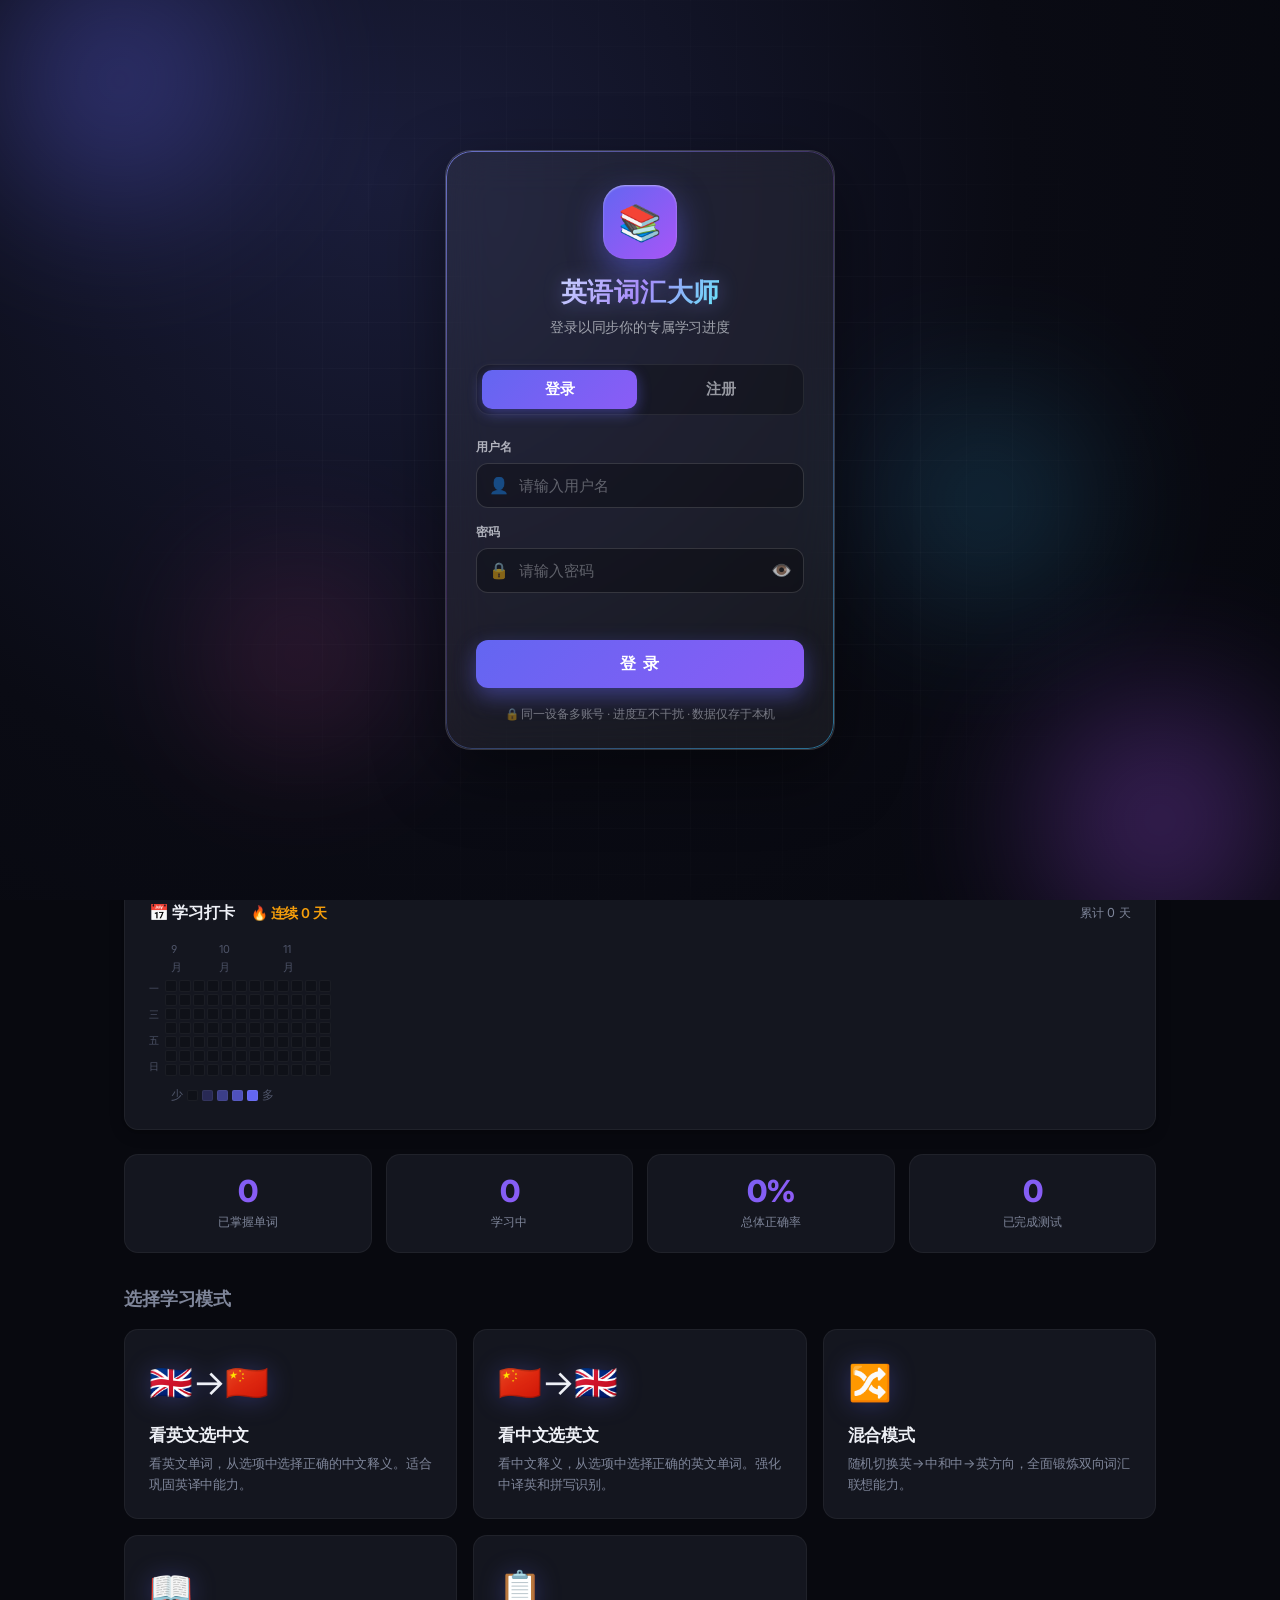
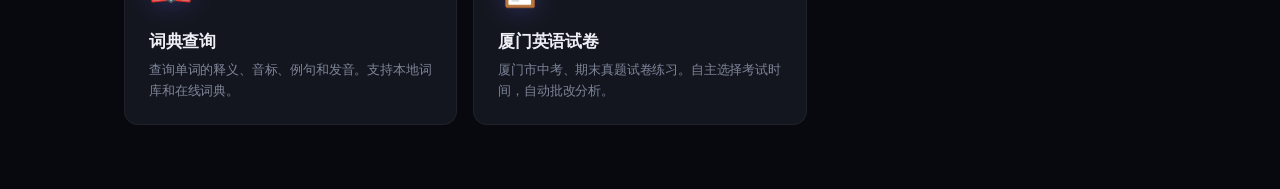
==== commit e5007622: "style: 登录界面视觉升级(渐变标题/Logo徽章/卡片描边/输入图标/滑动标签/按钮流光/错误抖动) 升SW v38" ====
--- a/index.html
+++ b/index.html
@@ -23,11 +23,14 @@
   <div class="login-orb login-orb-4"></div>
   <div class="login-grid"></div>
   <div class="login-card">
-    <div class="login-logo">📚</div>
-    <h1 class="login-title">英语词汇大师</h1>
-    <p class="login-sub">登录以同步你的专属学习进度</p>
+    <div class="login-brand">
+      <div class="login-logo">📚</div>
+      <h1 class="login-title">英语词汇大师</h1>
+      <p class="login-sub">登录以同步你的专属学习进度</p>
+    </div>
 
     <div class="login-tabs">
+      <span class="login-tab-ind" id="login-tab-ind"></span>
       <button type="button" class="login-tab active" id="tab-login" onclick="evmSwitchTab('login')">登录</button>
       <button type="button" class="login-tab" id="tab-register" onclick="evmSwitchTab('register')">注册</button>
     </div>
@@ -35,27 +38,35 @@
     <form class="login-form" id="login-form" onsubmit="return evmSubmitLogin(event)">
       <label class="login-field">
         <span class="login-label">用户名</span>
-        <input class="login-input" id="login-username" type="text" autocomplete="username" placeholder="请输入用户名" maxlength="20">
+        <div class="login-input-wrap">
+          <span class="login-ico">👤</span>
+          <input class="login-input" id="login-username" type="text" autocomplete="username" placeholder="请输入用户名" maxlength="20">
+        </div>
       </label>
       <label class="login-field">
         <span class="login-label">密码</span>
         <div class="login-input-wrap">
+          <span class="login-ico">🔒</span>
           <input class="login-input" id="login-password" type="password" autocomplete="current-password" placeholder="请输入密码" maxlength="64">
           <button type="button" class="login-eye" onclick="evmTogglePw('login-password', this)">👁️</button>
         </div>
       </label>
       <div class="login-err" id="login-form-err"></div>
-      <button type="submit" class="login-submit">登 录</button>
+      <button type="submit" class="login-submit"><span>登 录</span></button>
     </form>
 
     <form class="login-form" id="register-form" style="display:none" onsubmit="return evmSubmitRegister(event)">
       <label class="login-field">
         <span class="login-label">用户名</span>
-        <input class="login-input" id="register-username" type="text" autocomplete="username" placeholder="2 位以上，中英文/数字/下划线" maxlength="20">
+        <div class="login-input-wrap">
+          <span class="login-ico">👤</span>
+          <input class="login-input" id="register-username" type="text" autocomplete="username" placeholder="2 位以上，中英文/数字/下划线" maxlength="20">
+        </div>
       </label>
       <label class="login-field">
         <span class="login-label">密码</span>
         <div class="login-input-wrap">
+          <span class="login-ico">🔒</span>
           <input class="login-input" id="register-password" type="password" autocomplete="new-password" placeholder="至少 6 位" maxlength="64">
           <button type="button" class="login-eye" onclick="evmTogglePw('register-password', this)">👁️</button>
         </div>
@@ -63,15 +74,16 @@
       <label class="login-field">
         <span class="login-label">确认密码</span>
         <div class="login-input-wrap">
+          <span class="login-ico">🔒</span>
           <input class="login-input" id="register-confirm" type="password" autocomplete="new-password" placeholder="再次输入密码" maxlength="64">
           <button type="button" class="login-eye" onclick="evmTogglePw('register-confirm', this)">👁️</button>
         </div>
       </label>
       <div class="login-err" id="register-form-err"></div>
-      <button type="submit" class="login-submit">注 册 并 登 录</button>
+      <button type="submit" class="login-submit"><span>注 册 并 登 录</span></button>
     </form>
 
-    <p class="login-foot">同一设备多账号 · 进度互不干扰 · 数据仅存于本机浏览器</p>
+    <p class="login-foot"><span class="login-foot-ico">🔒</span> 同一设备多账号 · 进度互不干扰 · 数据仅存于本机</p>
   </div>
 </div>
 
--- a/style.css
+++ b/style.css
@@ -3427,17 +3427,40 @@
   animation: loginCardIn 0.5s cubic-bezier(0.34, 1.56, 0.64, 1) both;
 }
 @keyframes loginCardIn { from { opacity: 0; transform: translateY(18px) scale(0.97); } to { opacity: 1; transform: none; } }
+.login-card::before {
+  content: '';
+  position: absolute;
+  inset: 0;
+  border-radius: inherit;
+  padding: 1px;
+  background: linear-gradient(135deg, rgba(129,140,248,0.75), rgba(168,85,247,0.2) 45%, rgba(56,189,248,0.55));
+  -webkit-mask: linear-gradient(#000 0 0) content-box, linear-gradient(#000 0 0);
+  -webkit-mask-composite: xor;
+          mask-composite: exclude;
+  pointer-events: none;
+}
+.login-brand { display: flex; flex-direction: column; align-items: center; margin-bottom: 4px; }
 .login-logo {
-  font-size: 2.6rem;
+  width: 74px; height: 74px;
+  display: flex; align-items: center; justify-content: center;
+  font-size: 2.2rem;
+  border-radius: 22px;
+  background: linear-gradient(135deg, #6366f1, #a855f7);
+  box-shadow: 0 14px 32px rgba(99,102,241,0.5), inset 0 1px 2px rgba(255,255,255,0.45);
+  animation: loginLogoBob 4s ease-in-out infinite;
+}
+@keyframes loginLogoBob { 0%,100% { transform: translateY(0); } 50% { transform: translateY(-6px); } }
+.login-title {
+  margin: 12px 0 4px;
   text-align: center;
-  filter: drop-shadow(0 6px 18px rgba(99, 102, 241, 0.5));
-}
-.login-title {
-  margin: 8px 0 4px;
-  text-align: center;
-  font-size: 1.5rem;
+  font-size: 1.62rem;
   font-weight: 800;
   letter-spacing: 0.5px;
+  background: linear-gradient(120deg, #c7d2fe, #a78bfa, #67e8f9);
+  -webkit-background-clip: text;
+  background-clip: text;
+  color: transparent;
+  filter: drop-shadow(0 2px 10px rgba(129,140,248,0.4));
 }
 .login-sub {
   margin: 0 0 22px;
@@ -3446,6 +3469,8 @@
   color: rgba(238, 240, 246, 0.62);
 }
 .login-tabs {
+  position: relative;
+  z-index: 1;
   display: flex;
   gap: 6px;
   padding: 5px;
@@ -3455,6 +3480,8 @@
   border: 1px solid rgba(255, 255, 255, 0.08);
 }
 .login-tab {
+  position: relative;
+  z-index: 1;
   flex: 1;
   padding: 10px 0;
   border: none;
@@ -3469,8 +3496,18 @@
 }
 .login-tab.active {
   color: #fff;
+}
+.login-tab-ind {
+  position: absolute;
+  top: 5px;
+  bottom: 5px;
+  left: 5px;
+  width: calc(50% - 8px);
+  border-radius: 10px;
   background: linear-gradient(135deg, #6366f1, #8b5cf6);
   box-shadow: 0 4px 14px rgba(99, 102, 241, 0.45);
+  transition: transform 0.28s cubic-bezier(0.34, 1.3, 0.64, 1), left 0.28s cubic-bezier(0.34, 1.3, 0.64, 1), width 0.28s cubic-bezier(0.34, 1.3, 0.64, 1), height 0.28s cubic-bezier(0.34, 1.3, 0.64, 1);
+  z-index: 0;
 }
 .login-form { display: flex; flex-direction: column; gap: 14px; }
 .login-field { display: flex; flex-direction: column; gap: 6px; }
@@ -3493,7 +3530,16 @@
   border-color: #818cf8;
   box-shadow: 0 0 0 3px rgba(99, 102, 241, 0.25);
 }
-.login-input-wrap .login-input { padding-right: 44px; }
+.login-input-wrap .login-input { padding-left: 42px; padding-right: 44px; }
+.login-ico {
+  position: absolute;
+  left: 13px;
+  top: 50%;
+  transform: translateY(-50%);
+  font-size: 1rem;
+  opacity: 0.55;
+  pointer-events: none;
+}
 .login-eye {
   position: absolute;
   right: 8px;
@@ -3511,7 +3557,11 @@
   font-weight: 600;
   color: #ff7a8a;
 }
+.login-form.login-shake { animation: loginShake 0.4s ease; }
+@keyframes loginShake { 0%,100% { transform: translateX(0); } 20% { transform: translateX(-7px); } 40% { transform: translateX(7px); } 60% { transform: translateX(-5px); } 80% { transform: translateX(5px); } }
 .login-submit {
+  position: relative;
+  overflow: hidden;
   margin-top: 4px;
   padding: 13px 0;
   border: none;
@@ -3526,6 +3576,19 @@
   box-shadow: 0 8px 22px rgba(99, 102, 241, 0.45);
   transition: transform 0.15s ease, box-shadow 0.15s ease;
 }
+.login-submit > span { position: relative; z-index: 1; }
+.login-submit::after {
+  content: '';
+  position: absolute;
+  top: 0;
+  left: -60%;
+  width: 45%;
+  height: 100%;
+  background: linear-gradient(100deg, transparent, rgba(255,255,255,0.5), transparent);
+  transform: skewX(-20deg);
+  animation: loginShine 3.4s ease-in-out infinite;
+}
+@keyframes loginShine { 0% { left: -60%; } 55%,100% { left: 130%; } }
 .login-submit:hover { transform: translateY(-2px); box-shadow: 0 10px 26px rgba(99, 102, 241, 0.55); }
 .login-submit:active { transform: translateY(0) scale(0.98); }
 .login-foot {
@@ -3595,11 +3658,14 @@
   transition: background 0.15s ease;
 }
 .nav-user-menu-item:hover { background: rgba(255, 122, 138, 0.12); }
-[data-theme="light"] .login-card { color: #1a1d2e; background: rgba(255,255,255,0.7); }
+[data-theme="light"] .login-card { color: #1a1d2e; background: rgba(255,255,255,0.72); }
 [data-theme="light"] .login-sub { color: rgba(26, 29, 46, 0.6); }
+[data-theme="light"] .login-title { background: linear-gradient(120deg, #4338ca, #7c3aed, #0891b2); -webkit-background-clip: text; background-clip: text; color: transparent; filter: none; }
 [data-theme="light"] .login-tab { color: rgba(26, 29, 46, 0.6); }
+[data-theme="light"] .login-tab.active { color: #fff; }
 [data-theme="light"] .login-label { color: rgba(26, 29, 46, 0.75); }
-[data-theme="light"] .login-input { background: rgba(255,255,255,0.8); color: #1a1d2e; border-color: rgba(0,0,0,0.15); }
+[data-theme="light"] .login-ico { opacity: 0.5; }
+[data-theme="light"] .login-input { background: rgba(255,255,255,0.85); color: #1a1d2e; border-color: rgba(0,0,0,0.15); }
 [data-theme="light"] .login-input::placeholder { color: rgba(26,29,46,0.4); }
 
 /* 背景光球 */
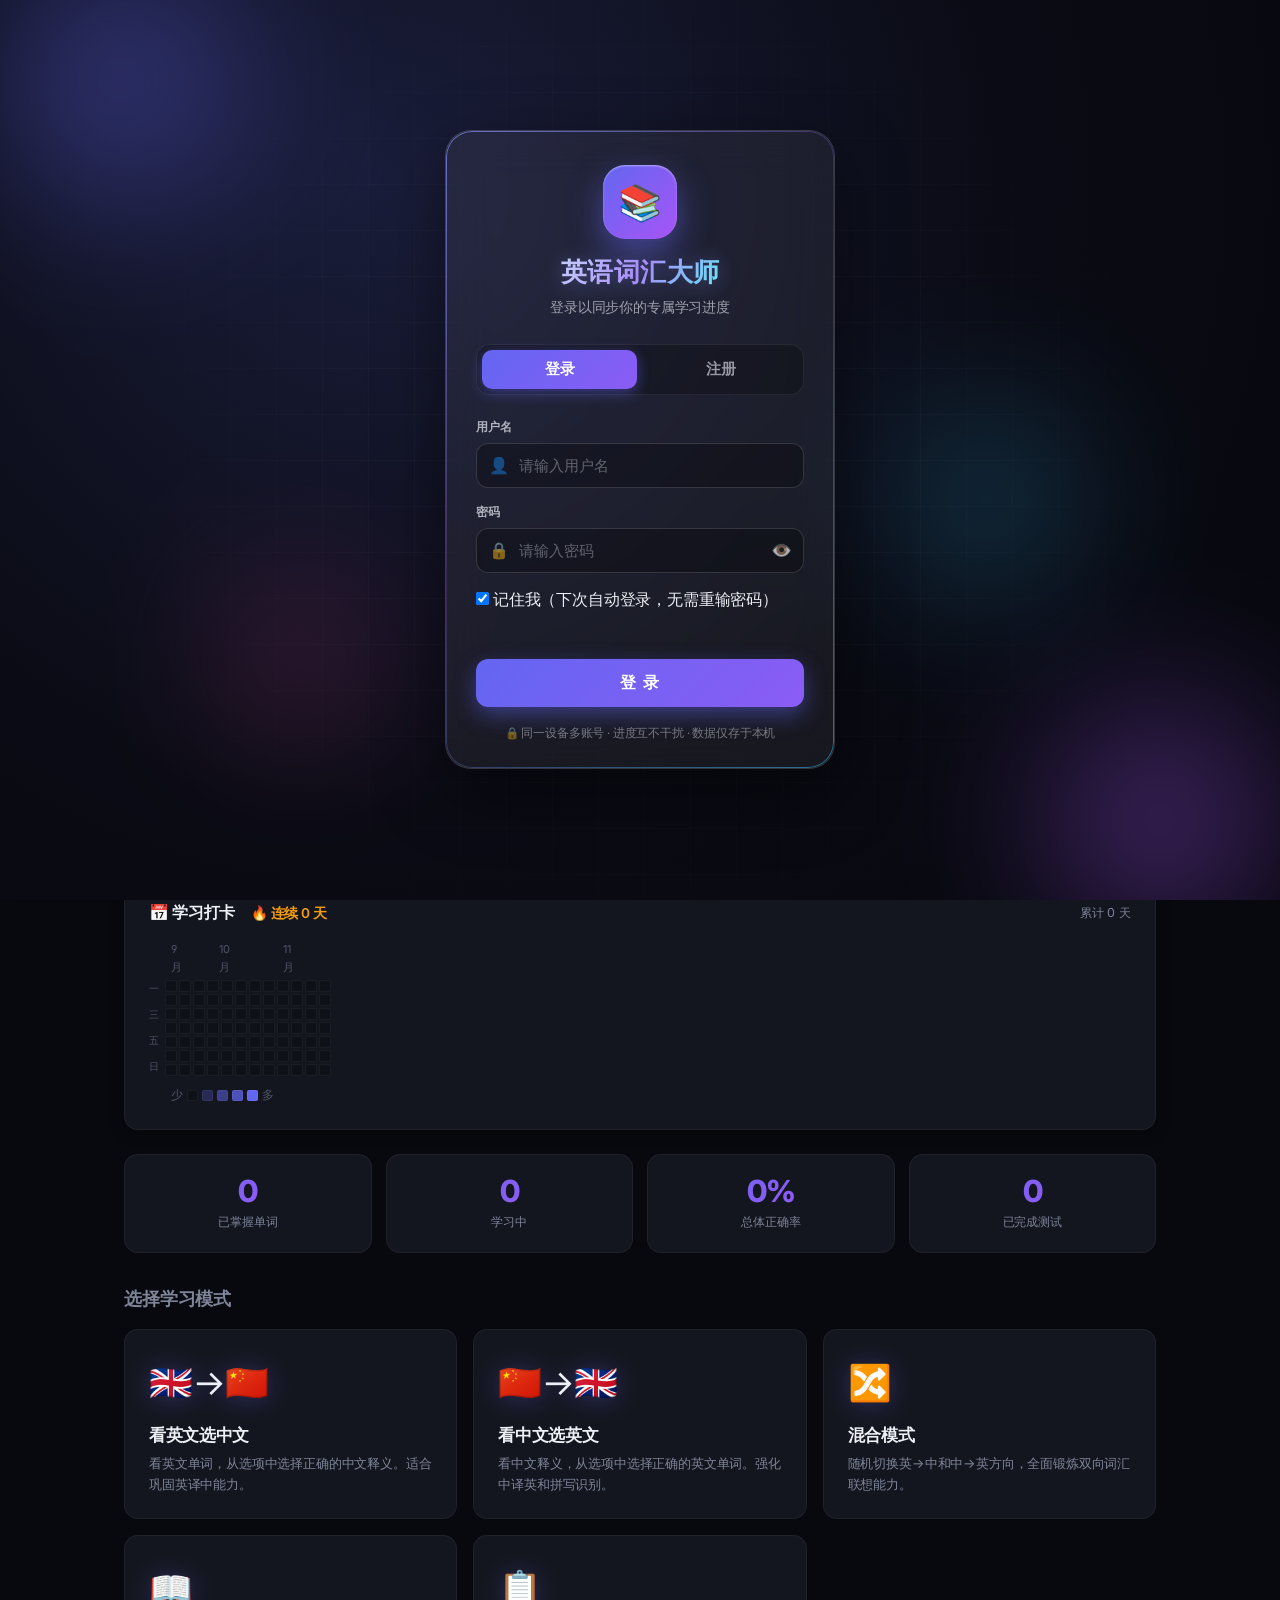
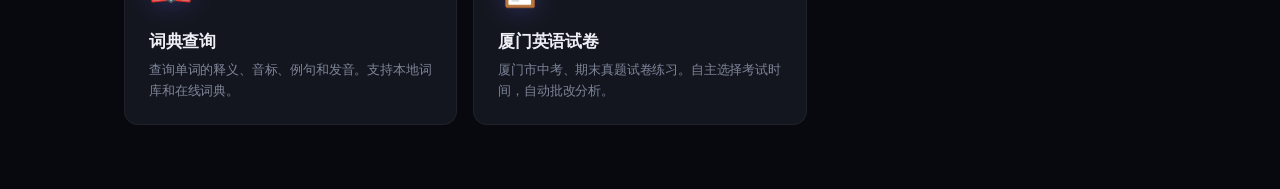
==== commit 7f45c7aa: "feat: 登录记住我(自动登录+预填用户名) 升SW v41 [API直推]" ====
--- a/index.html
+++ b/index.html
@@ -50,6 +50,10 @@
           <input class="login-input" id="login-password" type="password" autocomplete="current-password" placeholder="请输入密码" maxlength="64">
           <button type="button" class="login-eye" onclick="evmTogglePw('login-password', this)">👁️</button>
         </div>
+      </label>
+      <label class="login-remember">
+        <input type="checkbox" id="login-remember" checked>
+        <span>记住我（下次自动登录，无需重输密码）</span>
       </label>
       <div class="login-err" id="login-form-err"></div>
       <button type="submit" class="login-submit"><span>登 录</span></button>
@@ -216,6 +220,7 @@
       <span class="nav-label">模式</span>
     </button>
     <button class="theme-toggle" onclick="toggleTheme()" title="切换主题">🌙</button>
+    <button class="nav-settings-btn" id="nav-settings-btn" style="display:none" onclick="evmOpenSettings()" title="设置">⚙️</button>
     <div class="nav-user" id="nav-user" style="display:none" onclick="evmToggleUserMenu(event)">
       <span class="nav-user-avatar" id="nav-user-avatar">U</span>
       <span class="nav-user-name" id="nav-user-name">用户</span>
@@ -228,6 +233,76 @@
     </div>
   </div>
 </nav>
+
+<!-- ==================== 设置弹窗 ==================== -->
+<div class="settings-overlay" id="settings-overlay" onclick="evmCloseSettingsOnOverlay(event)">
+  <div class="settings-modal" onclick="event.stopPropagation()">
+    <div class="settings-header">
+      <h2>⚙️ 设置</h2>
+      <button type="button" class="settings-close" onclick="evmCloseSettings()" title="关闭">✕</button>
+    </div>
+
+    <div class="settings-tabs">
+      <button type="button" class="settings-tab active" data-stab="profile" onclick="evmSwitchSettingsTab('profile')">账号资料</button>
+      <button type="button" class="settings-tab" data-stab="security" onclick="evmSwitchSettingsTab('security')">安全</button>
+    </div>
+
+    <!-- 账号资料 -->
+    <div class="settings-panel" id="settings-panel-profile">
+      <div class="settings-avatar-preview" id="settings-avatar-preview">U</div>
+
+      <div class="settings-field">
+        <label class="settings-label">头像</label>
+        <div class="settings-avatar-grid" id="settings-avatar-grid"></div>
+        <div class="settings-avatar-actions">
+          <button type="button" class="settings-upload-btn" onclick="document.getElementById('settings-avatar-file').click()">📷 上传图片</button>
+          <button type="button" class="settings-clear-btn" onclick="evmClearAvatar()">恢复默认</button>
+          <input type="file" id="settings-avatar-file" accept="image/*" style="display:none" onchange="evmPickAvatarImg(this)">
+        </div>
+      </div>
+
+      <div class="settings-field">
+        <label class="settings-label">头像颜色</label>
+        <div class="settings-color-row" id="settings-color-row"></div>
+      </div>
+
+      <div class="settings-field">
+        <label class="settings-label">昵称（显示名）</label>
+        <input class="settings-input" id="settings-nickname" type="text" maxlength="20" placeholder="给自己起个昵称">
+        <p class="settings-hint">登录账号名不可更改，仅修改此处显示名称</p>
+      </div>
+
+      <button type="button" class="settings-save" onclick="evmSaveProfile()">保存资料</button>
+    </div>
+
+    <!-- 安全 -->
+    <div class="settings-panel" id="settings-panel-security" style="display:none">
+      <div class="settings-field">
+        <label class="settings-label">当前密码</label>
+        <div class="settings-input-wrap">
+          <input class="settings-input" id="settings-old-pw" type="password" placeholder="请输入当前密码" maxlength="64">
+          <button type="button" class="settings-eye" onclick="evmTogglePw('settings-old-pw', this)">👁️</button>
+        </div>
+      </div>
+      <div class="settings-field">
+        <label class="settings-label">新密码</label>
+        <div class="settings-input-wrap">
+          <input class="settings-input" id="settings-new-pw" type="password" placeholder="至少 6 位" maxlength="64">
+          <button type="button" class="settings-eye" onclick="evmTogglePw('settings-new-pw', this)">👁️</button>
+        </div>
+      </div>
+      <div class="settings-field">
+        <label class="settings-label">确认新密码</label>
+        <div class="settings-input-wrap">
+          <input class="settings-input" id="settings-new-pw2" type="password" placeholder="再次输入新密码" maxlength="64">
+          <button type="button" class="settings-eye" onclick="evmTogglePw('settings-new-pw2', this)">👁️</button>
+        </div>
+      </div>
+      <div class="settings-err" id="settings-pw-err"></div>
+      <button type="button" class="settings-save" onclick="evmChangePassword()">更新密码</button>
+    </div>
+  </div>
+</div>
 
 <!-- ==================== 主容器 ==================== -->
 <div class="container">
--- a/style.css
+++ b/style.css
@@ -3658,6 +3658,133 @@
   transition: background 0.15s ease;
 }
 .nav-user-menu-item:hover { background: rgba(255, 122, 138, 0.12); }
+
+/* ===== 设置面板 ===== */
+.nav-settings-btn {
+  display: inline-flex;
+  align-items: center;
+  justify-content: center;
+  width: 38px; height: 38px;
+  border: 1px solid var(--border);
+  border-radius: 50%;
+  background: var(--bg-card-elevated);
+  color: var(--text-primary);
+  font-size: 1.05rem;
+  cursor: pointer;
+  transition: var(--transition-fast);
+}
+.nav-settings-btn:hover { border-color: #818cf8; box-shadow: 0 0 12px -2px #818cf8; transform: rotate(35deg); }
+
+.settings-overlay {
+  position: fixed; inset: 0;
+  display: none;
+  align-items: center; justify-content: center;
+  background: rgba(8, 10, 20, 0.62);
+  backdrop-filter: blur(4px);
+  z-index: 10000;
+  animation: settingsFade 0.18s ease;
+}
+@keyframes settingsFade { from { opacity: 0; } to { opacity: 1; } }
+.settings-modal {
+  width: min(420px, 92vw);
+  max-height: 88vh;
+  overflow-y: auto;
+  padding: 22px 22px 24px;
+  border-radius: 22px;
+  background: var(--bg-card-elevated);
+  border: 1px solid var(--border);
+  box-shadow: 0 24px 60px rgba(0, 0, 0, 0.45);
+  color: var(--text-primary);
+  font-family: var(--font-main);
+  animation: settingsPop 0.22s cubic-bezier(0.2, 0.9, 0.3, 1.3);
+}
+@keyframes settingsPop { from { opacity: 0; transform: translateY(16px) scale(0.96); } to { opacity: 1; transform: none; } }
+.settings-header { display: flex; align-items: center; justify-content: space-between; margin-bottom: 14px; }
+.settings-header h2 { margin: 0; font-size: 1.25rem; font-weight: 800; }
+.settings-close { border: none; background: transparent; color: var(--text-muted); font-size: 1.1rem; cursor: pointer; padding: 4px 8px; border-radius: 8px; transition: background 0.15s ease, color 0.15s ease; }
+.settings-close:hover { background: rgba(255, 255, 255, 0.08); color: var(--text-primary); }
+
+.settings-tabs { display: flex; gap: 6px; padding: 5px; margin-bottom: 18px; border-radius: 14px; background: rgba(0, 0, 0, 0.22); border: 1px solid var(--border); }
+.settings-tab { flex: 1; padding: 9px 0; border: none; border-radius: 10px; cursor: pointer; font-size: 0.9rem; font-weight: 700; font-family: inherit; color: rgba(238, 240, 246, 0.6); background: transparent; transition: all 0.2s ease; }
+.settings-tab.active { color: #fff; background: linear-gradient(135deg, #6366f1, #8b5cf6); box-shadow: 0 4px 14px rgba(99, 102, 241, 0.4); }
+
+.settings-avatar-preview {
+  width: 76px; height: 76px; margin: 0 auto 18px;
+  display: flex; align-items: center; justify-content: center;
+  border-radius: 50%;
+  font-size: 2rem; font-weight: 800; color: #fff;
+  background: linear-gradient(135deg, #6366f1, #a855f7);
+  box-shadow: 0 8px 22px rgba(99, 102, 241, 0.4);
+}
+.settings-field { margin-bottom: 16px; }
+.settings-label { display: block; font-size: 0.82rem; font-weight: 700; margin-bottom: 8px; color: var(--text-secondary); }
+.settings-hint { font-size: 0.72rem; color: var(--text-muted); margin: 6px 0 0; }
+
+.settings-avatar-grid { display: grid; grid-template-columns: repeat(10, 1fr); gap: 6px; }
+.settings-avatar {
+  aspect-ratio: 1; border: 2px solid transparent; border-radius: 12px;
+  background: rgba(255, 255, 255, 0.06); font-size: 1.25rem; cursor: pointer;
+  transition: transform 0.12s ease, border-color 0.15s ease;
+}
+.settings-avatar:hover { transform: scale(1.12); }
+.settings-avatar.active { border-color: #818cf8; background: rgba(129, 140, 248, 0.18); }
+
+.settings-color-row { display: flex; flex-wrap: wrap; gap: 10px; }
+.settings-color {
+  width: 30px; height: 30px; border-radius: 50%; cursor: pointer;
+  border: 2px solid transparent; box-shadow: 0 2px 8px rgba(0, 0, 0, 0.25);
+  transition: transform 0.12s ease, border-color 0.15s ease;
+}
+.settings-color:hover { transform: scale(1.12); }
+.settings-color.active { border-color: #fff; transform: scale(1.15); }
+
+.settings-input-wrap { position: relative; }
+.settings-input {
+  width: 100%; box-sizing: border-box;
+  padding: 11px 12px; border-radius: 11px;
+  border: 1px solid var(--border); background: rgba(0, 0, 0, 0.25);
+  color: var(--text-primary); font-size: 0.92rem; font-family: inherit;
+}
+.settings-input:focus { outline: none; border-color: #818cf8; box-shadow: 0 0 0 3px rgba(129, 140, 248, 0.2); }
+.settings-input-wrap .settings-input { padding-right: 44px; }
+.settings-eye { position: absolute; right: 6px; top: 50%; transform: translateY(-50%); border: none; background: transparent; cursor: pointer; font-size: 1rem; padding: 6px; }
+
+.settings-save {
+  width: 100%; margin-top: 6px; padding: 12px 0; border: none; border-radius: 12px;
+  cursor: pointer; font-size: 0.98rem; font-weight: 800; font-family: inherit; color: #fff; letter-spacing: 1px;
+  background: linear-gradient(135deg, #6366f1, #8b5cf6);
+  box-shadow: 0 8px 22px rgba(99, 102, 241, 0.4);
+  transition: transform 0.15s ease, box-shadow 0.15s ease;
+  position: relative; overflow: hidden;
+}
+.settings-save:hover { transform: translateY(-2px); box-shadow: 0 10px 26px rgba(99, 102, 241, 0.5); }
+.settings-save:active { transform: translateY(0) scale(0.98); }
+.settings-save::after {
+  content: ''; position: absolute; top: 0; left: -60%; width: 50%; height: 100%;
+  background: linear-gradient(120deg, transparent, rgba(255, 255, 255, 0.45), transparent);
+  transform: skewX(-20deg); animation: settingsShine 3.6s ease-in-out infinite;
+}
+@keyframes settingsShine { 0%, 60% { left: -60%; } 100% { left: 130%; } }
+
+.settings-err { min-height: 1.1em; font-size: 0.8rem; font-weight: 600; color: #ff7a8a; }
+
+.settings-avatar-actions { display: flex; gap: 8px; margin-top: 10px; }
+.settings-upload-btn, .settings-clear-btn {
+  flex: 1; padding: 9px 0; border-radius: 10px; cursor: pointer;
+  font-size: 0.82rem; font-weight: 700; font-family: inherit;
+  border: 1px solid var(--border); background: rgba(255, 255, 255, 0.05); color: var(--text-primary);
+  transition: background 0.15s ease, border-color 0.15s ease;
+}
+.settings-upload-btn:hover, .settings-clear-btn:hover { border-color: #818cf8; background: rgba(129, 140, 248, 0.12); }
+
+/* 亮色适配 */
+[data-theme="light"] .settings-modal { background: rgba(255, 255, 255, 0.94); color: #1a1d2e; }
+[data-theme="light"] .settings-label { color: rgba(26, 29, 46, 0.75); }
+[data-theme="light"] .settings-input { background: rgba(255, 255, 255, 0.85); color: #1a1d2e; border-color: rgba(0, 0, 0, 0.15); }
+[data-theme="light"] .settings-input::placeholder { color: rgba(26, 29, 46, 0.4); }
+[data-theme="light"] .settings-tab { color: rgba(26, 29, 46, 0.6); }
+[data-theme="light"] .settings-tab.active { color: #fff; }
+[data-theme="light"] .settings-avatar { background: rgba(0, 0, 0, 0.05); }
 [data-theme="light"] .login-card { color: #1a1d2e; background: rgba(255,255,255,0.72); }
 [data-theme="light"] .login-sub { color: rgba(26, 29, 46, 0.6); }
 [data-theme="light"] .login-title { background: linear-gradient(120deg, #4338ca, #7c3aed, #0891b2); -webkit-background-clip: text; background-clip: text; color: transparent; filter: none; }
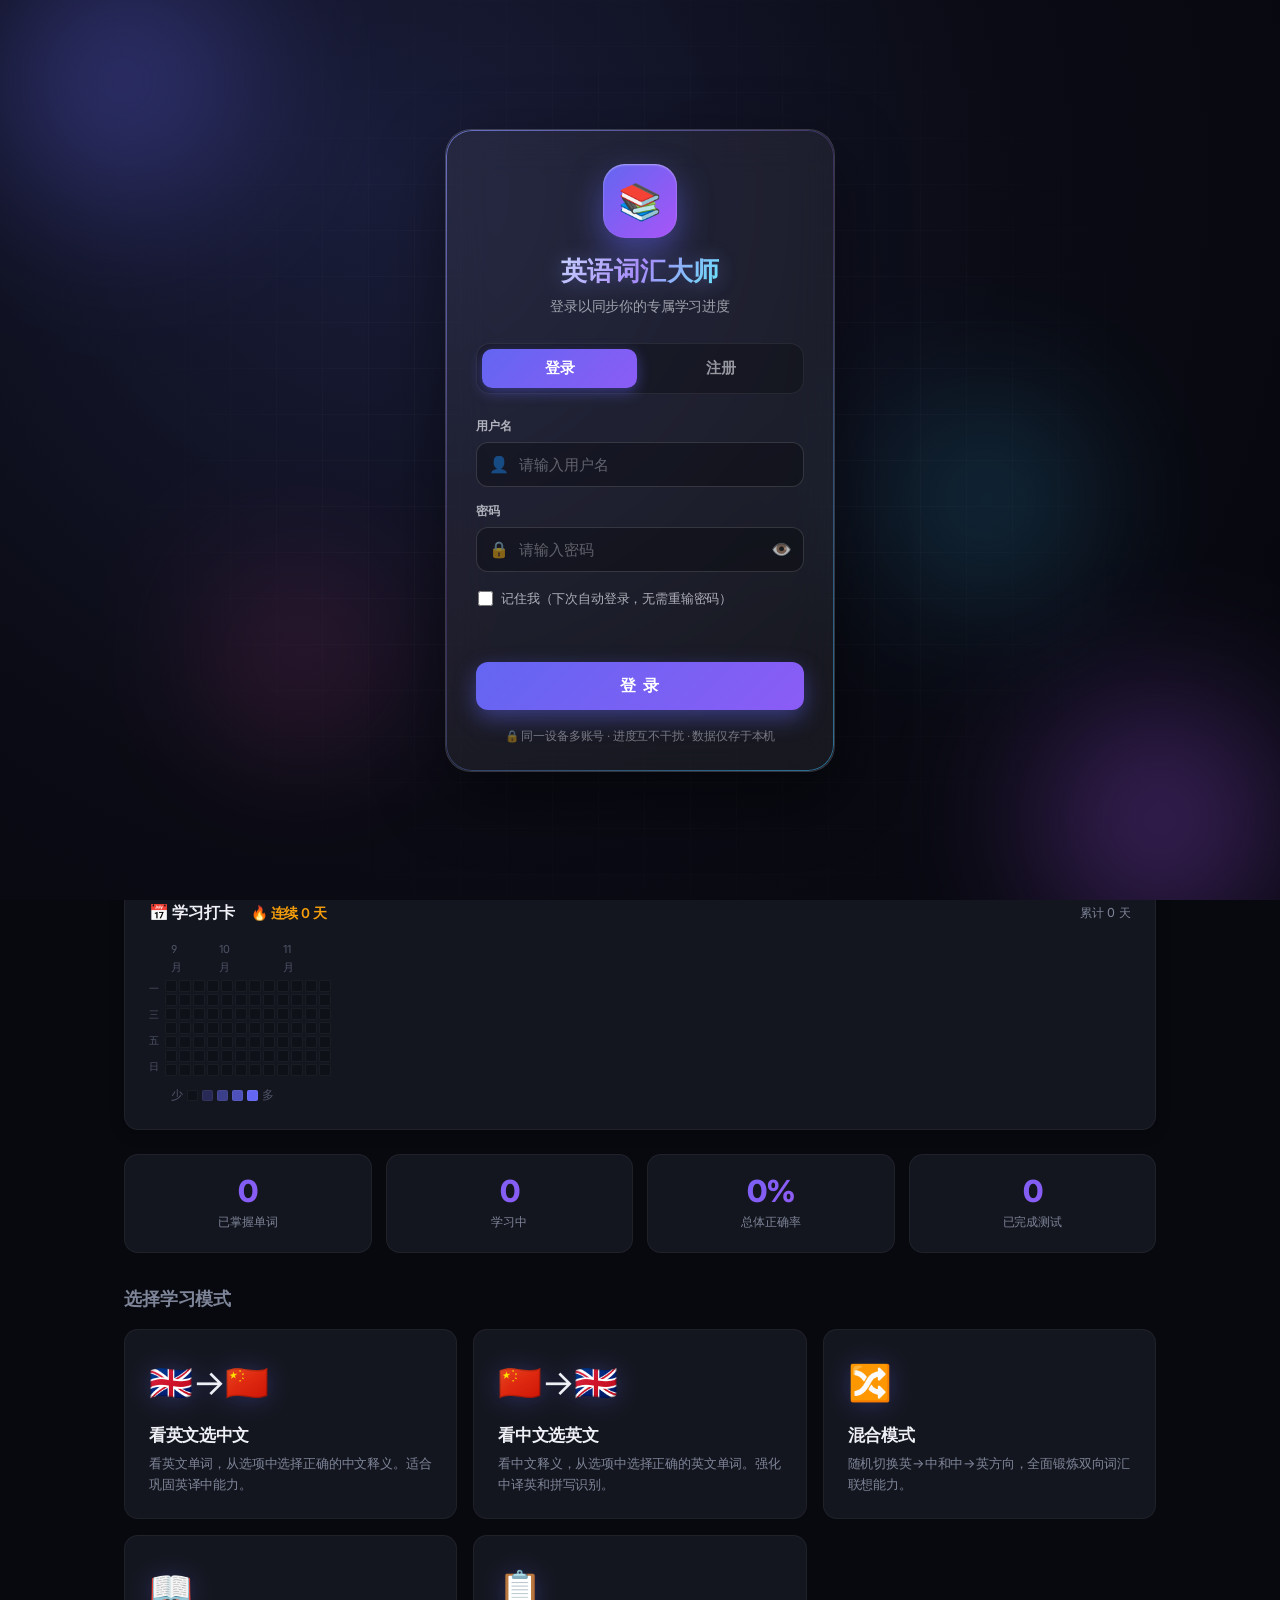
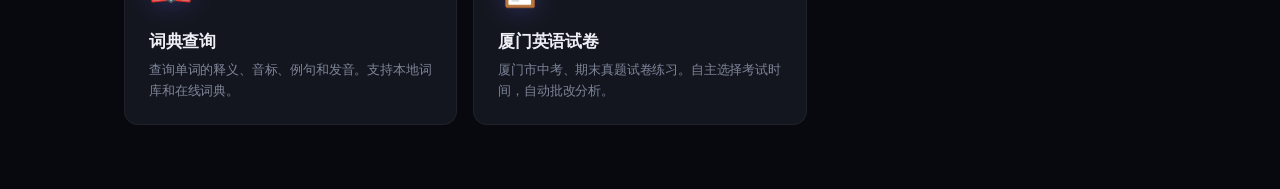
==== commit a087624e: "deploy: update index.html (textbook switcher + 仁爱版词库)" ====
--- a/index.html
+++ b/index.html
@@ -409,6 +409,15 @@
           </div>
         </div>
 
+        <!-- 教材版本 -->
+        <div class="config-group" id="config-textbook">
+          <div class="config-label">教材版本</div>
+          <div class="option-row">
+            <button class="option-btn" data-config="textbookVersion" data-value="pep">📘 人教版 (PEP)</button>
+            <button class="option-btn" data-config="textbookVersion" data-value="renai">📗 仁爱版 (初中)</button>
+          </div>
+        </div>
+
         <!-- 难度（仅随机模式显示） -->
         <div class="config-group" id="config-level">
           <div class="config-label">难度级别</div>
@@ -921,8 +930,9 @@
 <!-- 雅思单词卡打印区（导出 PDF 用，默认隐藏） -->
 <div id="ielts-print-area" style="display:none"></div>
 
-<script src="words.js"></script>
-<script src="exams.js"></script>
+  <script src="words.js"></script>
+  <script src="words_renai.js"></script>
+  <script src="exams.js"></script>
 <script src="ielts.js"></script>
 <script src="app.js"></script>
 </body>
--- a/style.css
+++ b/style.css
@@ -3557,6 +3557,22 @@
   font-weight: 600;
   color: #ff7a8a;
 }
+.login-remember {
+  display: flex;
+  align-items: center;
+  gap: 8px;
+  margin: 2px 2px 6px;
+  font-size: 0.82rem;
+  color: rgba(238, 240, 246, 0.7);
+  cursor: pointer;
+  user-select: none;
+}
+.login-remember input {
+  width: 15px;
+  height: 15px;
+  accent-color: #6366f1;
+  cursor: pointer;
+}
 .login-form.login-shake { animation: loginShake 0.4s ease; }
 @keyframes loginShake { 0%,100% { transform: translateX(0); } 20% { transform: translateX(-7px); } 40% { transform: translateX(7px); } 60% { transform: translateX(-5px); } 80% { transform: translateX(5px); } }
 .login-submit {
@@ -3794,6 +3810,7 @@
 [data-theme="light"] .login-ico { opacity: 0.5; }
 [data-theme="light"] .login-input { background: rgba(255,255,255,0.85); color: #1a1d2e; border-color: rgba(0,0,0,0.15); }
 [data-theme="light"] .login-input::placeholder { color: rgba(26,29,46,0.4); }
+[data-theme="light"] .login-remember { color: rgba(26, 29, 46, 0.7); }
 
 /* 背景光球 */
 .cover-orb {
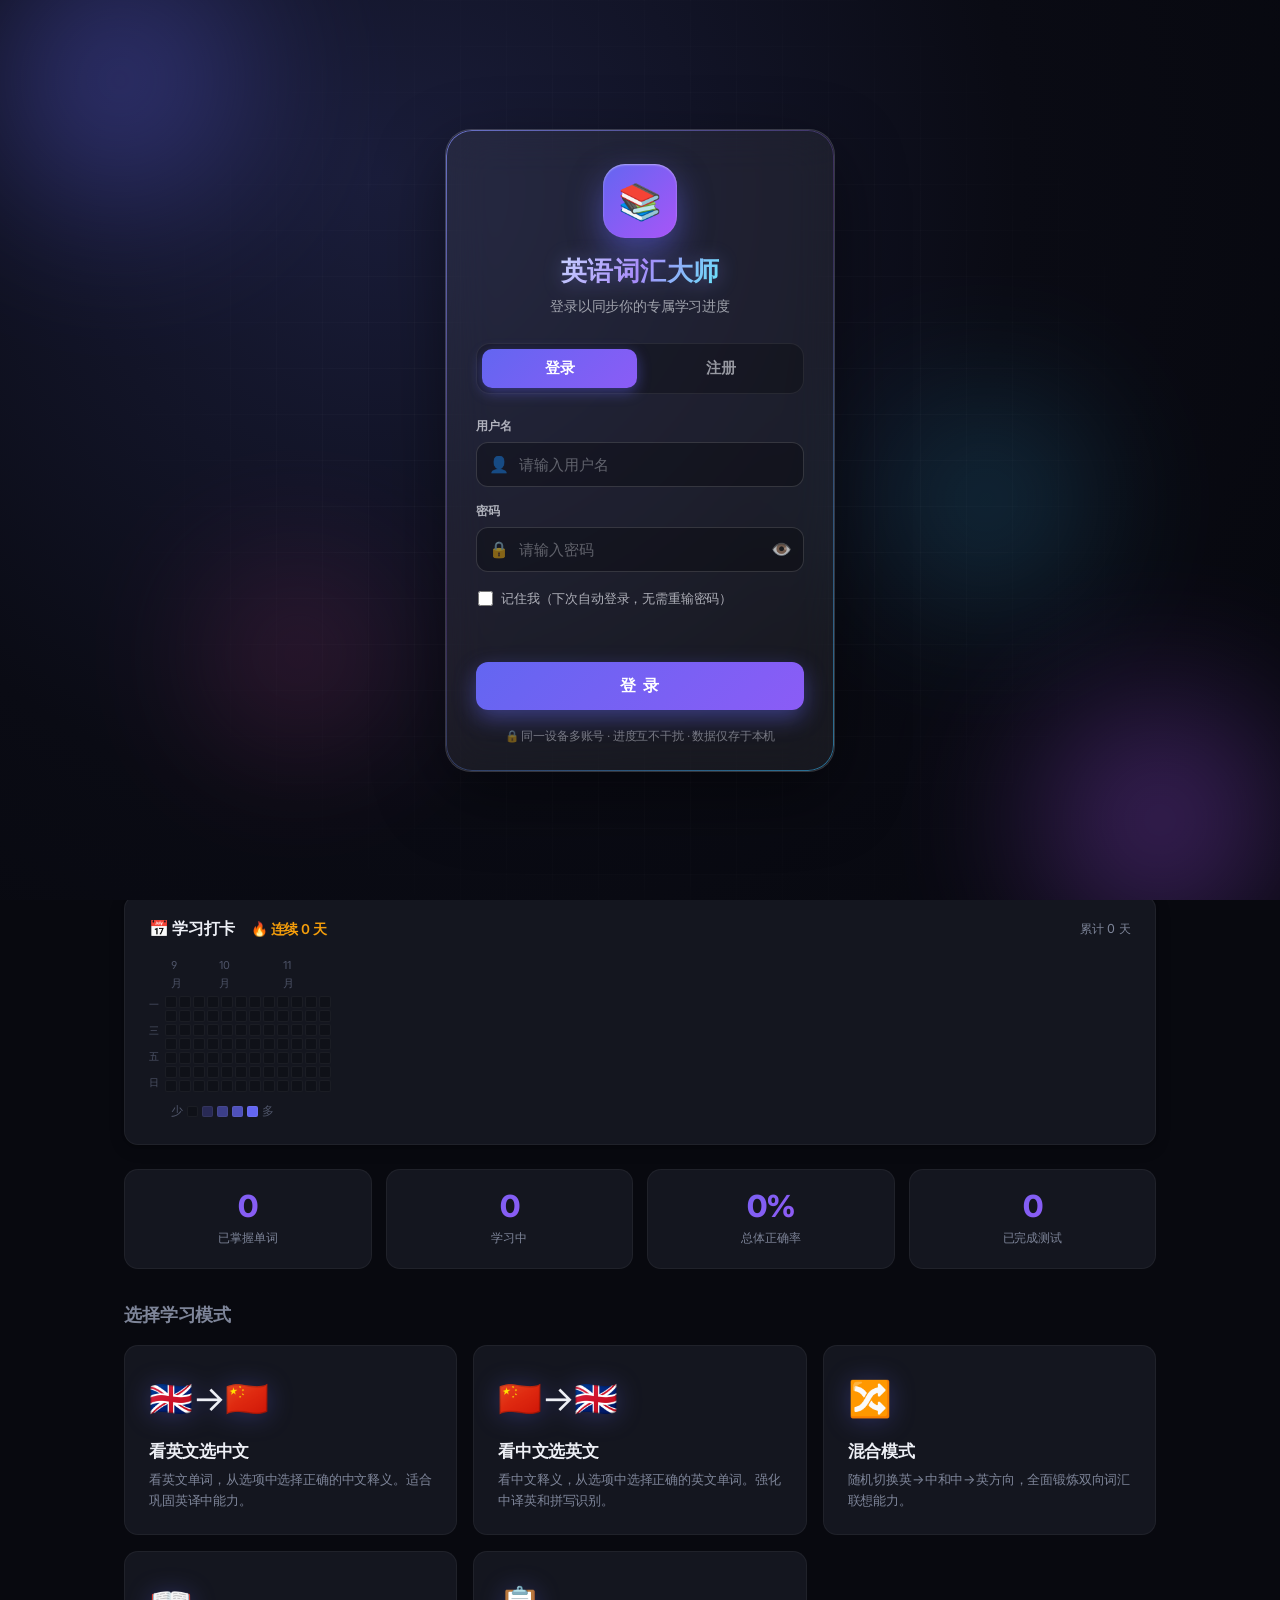
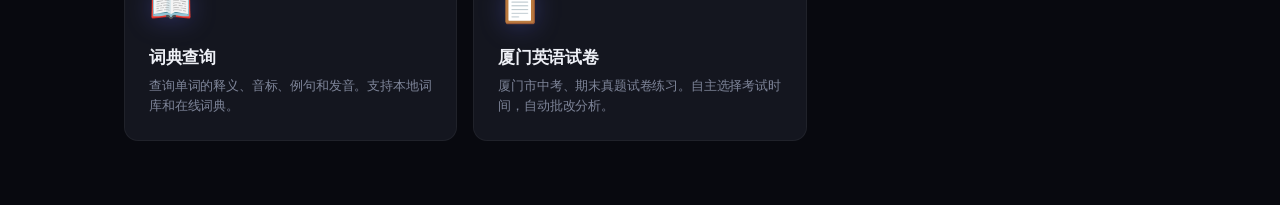
==== commit 3798cc57: "deploy: update index.html (textbook switcher fix)" ====
--- a/index.html
+++ b/index.html
@@ -12,6 +12,26 @@
   <meta name="theme-color" content="#6c8eef">
   <meta name="apple-mobile-web-app-capable" content="yes">
   <meta name="apple-mobile-web-app-title" content="英语大师">
+  <!-- 独立 SW 注册（脱离 app.js）：确保代码更新始终能自动生效，避免崩溃版本阻断 SW 更新自检 -->
+  <script>
+  (function () {
+    if (!('serviceWorker' in navigator)) return;
+    var reloaded = false;
+    function safeReload() { if (reloaded) return; reloaded = true; location.reload(); }
+    navigator.serviceWorker.addEventListener('controllerchange', safeReload);
+    window.addEventListener('load', function () {
+      navigator.serviceWorker.register('sw.js').then(function (reg) {
+        reg.addEventListener('updatefound', function () {
+          var w = reg.installing;
+          if (!w) return;
+          w.addEventListener('statechange', function () {
+            if (w.state === 'installed' && navigator.serviceWorker.controller) safeReload();
+          });
+        });
+      }).catch(function () {});
+    });
+  })();
+  </script>
 </head>
 <body>
 
--- a/style.css
+++ b/style.css
@@ -713,6 +713,14 @@
   font-weight: 600;
 }
 
+.option-btn:disabled,
+.option-btn.disabled {
+  opacity: 0.38;
+  cursor: not-allowed;
+  pointer-events: none;
+  filter: grayscale(0.5);
+}
+
 /* ==================== 测试界面 ==================== */
 .test-header {
   display: flex;
@@ -2798,6 +2806,39 @@
   box-shadow: var(--shadow-card);
   outline: none;
 }
+
+/* 视频加载失败兜底提示 */
+.video-fallback {
+  display: none;
+  flex-direction: column;
+  align-items: center;
+  justify-content: center;
+  gap: 8px;
+  width: 100%;
+  min-height: 220px;
+  padding: 28px 20px;
+  border-radius: var(--radius-sm);
+  background: var(--bg-secondary);
+  border: 1px dashed var(--border);
+  text-align: center;
+  box-sizing: border-box;
+}
+.video-fallback-icon { font-size: 2.2rem; }
+.video-fallback-title { font-size: 1rem; font-weight: 700; color: var(--text); }
+.video-fallback-sub { font-size: 0.82rem; color: var(--text-secondary); max-width: 420px; line-height: 1.5; }
+
+.video-retry {
+  margin-left: auto;
+  padding: 5px 12px;
+  border: 1px solid var(--border);
+  border-radius: 999px;
+  background: var(--bg);
+  color: var(--text);
+  font-size: 0.8rem;
+  cursor: pointer;
+  transition: all 0.2s;
+}
+.video-retry:hover { border-color: var(--accent); color: var(--accent-light); }
 
 /* 视频工具条：倍速 + 下载 */
 .video-wrap { position: relative; }
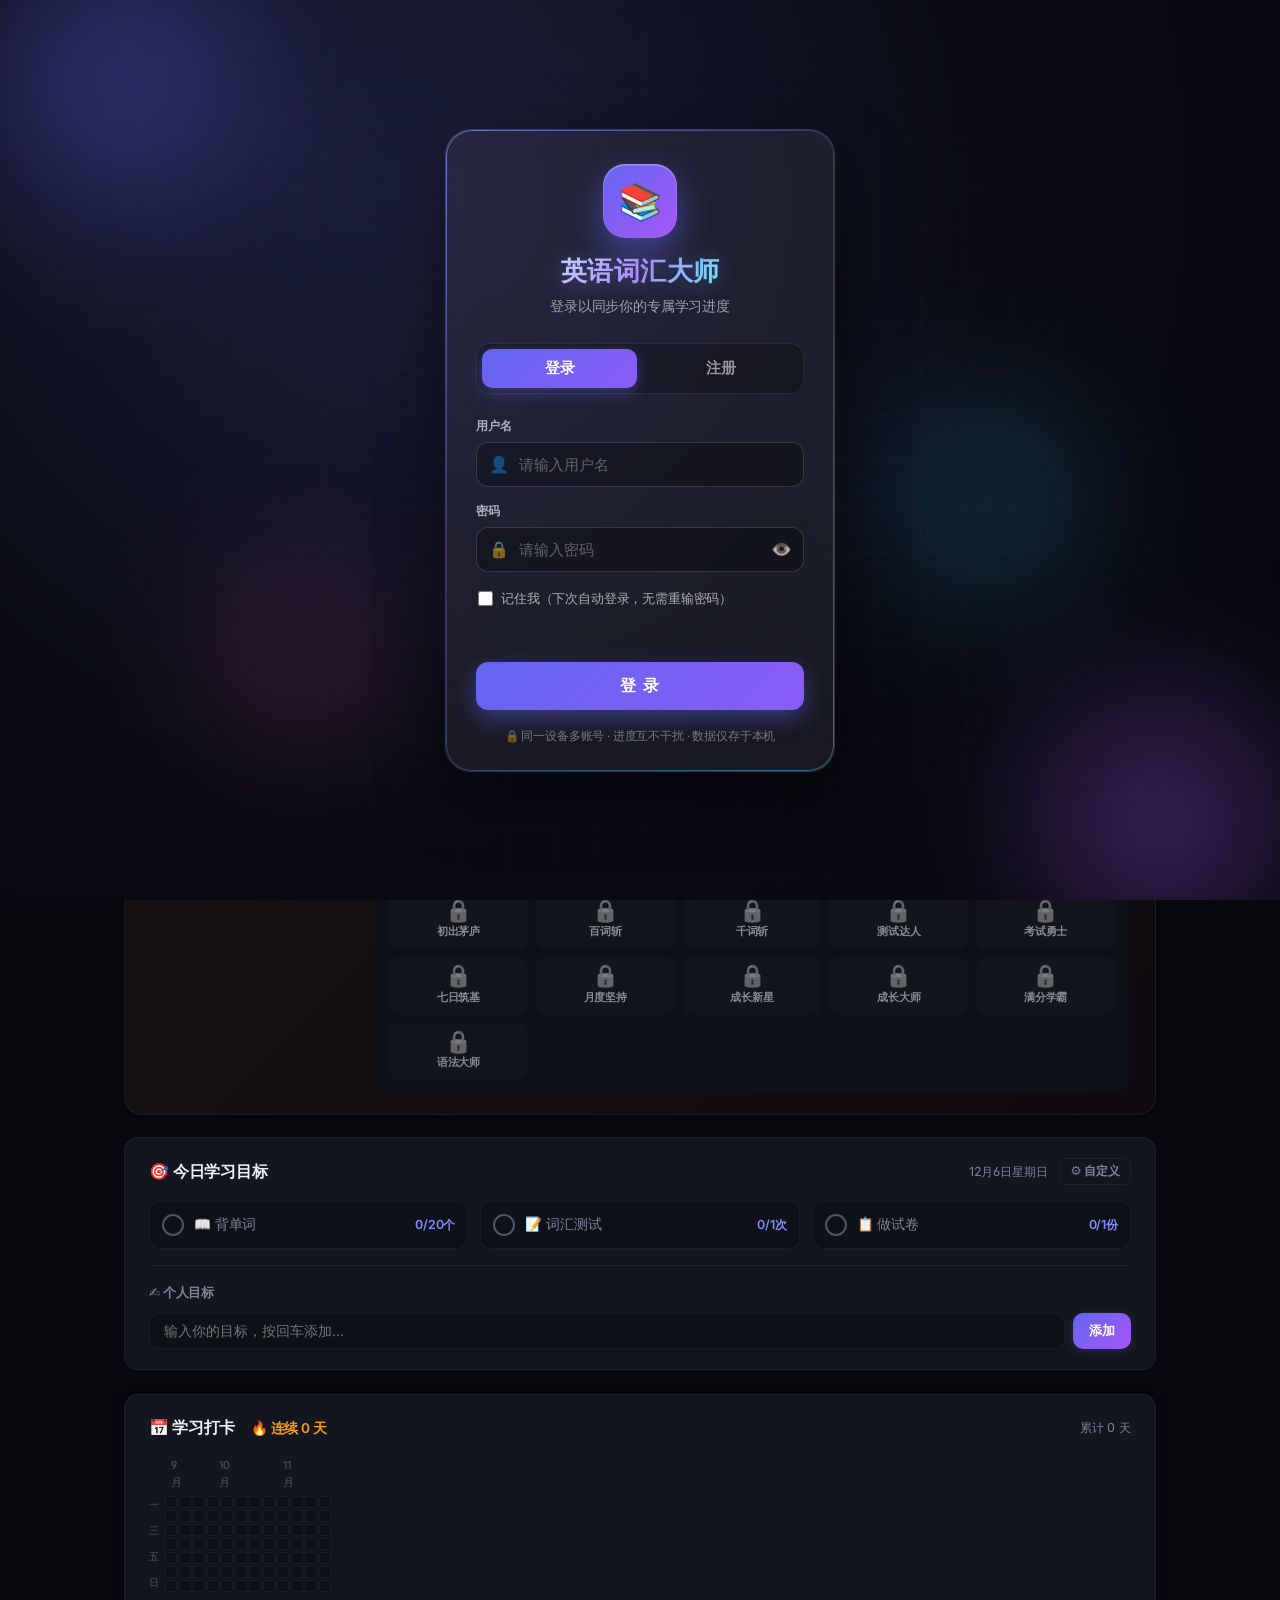
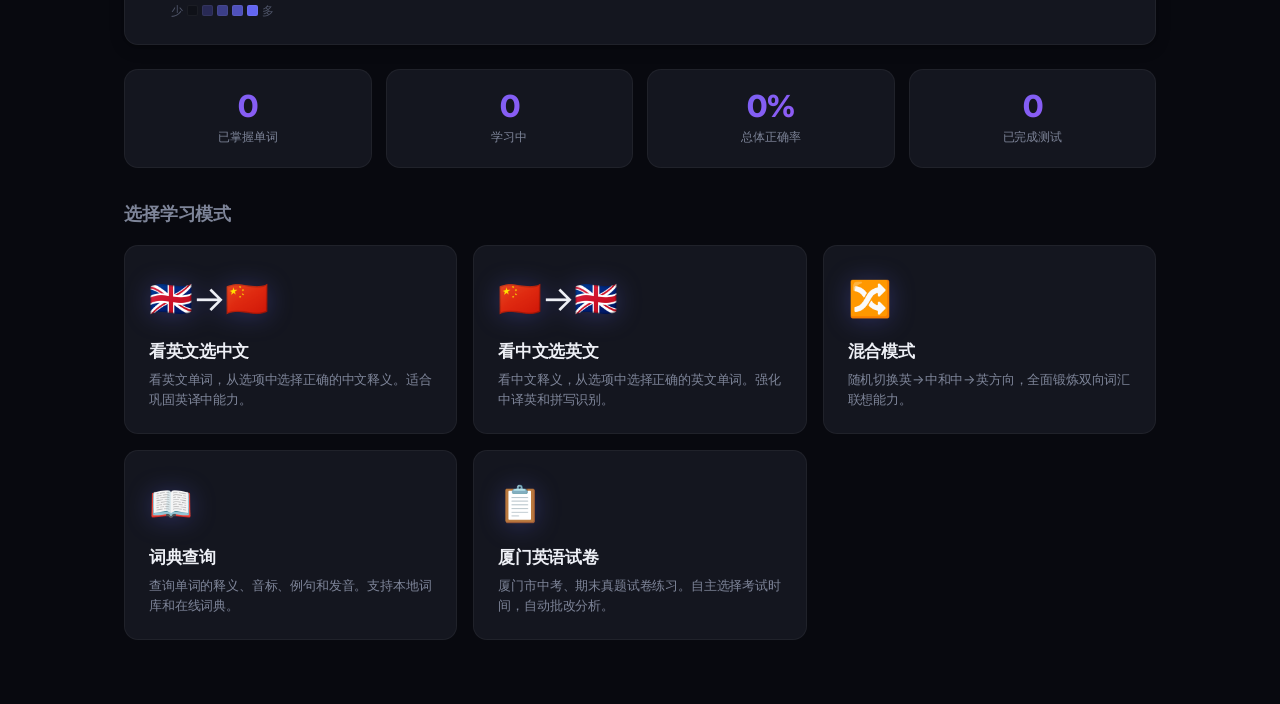
==== commit 0820d826: "deploy: update index.html (grammar: wrongBook+cards+achievement + sw v56)" ====
--- a/index.html
+++ b/index.html
@@ -782,6 +782,7 @@
         <option value="">全部来源</option>
         <option value="test">词汇测试</option>
         <option value="exam">试卷</option>
+        <option value="grammar">语法互动</option>
       </select>
       <label style="display:flex; align-items:center; gap:6px; font-size:0.85rem; color:var(--text-secondary); cursor:pointer;">
         <input type="checkbox" id="wrong-show-mastered" onchange="renderWrongBook()"> 显示已掌握
--- a/style.css
+++ b/style.css
@@ -2709,7 +2709,7 @@
   box-shadow: 0 2px 8px rgba(99,102,241,0.4);
 }
 .grammar-learn-btn {
-  margin-top: 14px;
+  margin-top: 0;
   padding: 8px 16px;
   border: 1px solid var(--border-strong);
   border-radius: 999px;
@@ -2729,6 +2729,32 @@
   background: var(--accent-dim);
   border-color: var(--accent);
   color: var(--accent-light);
+}
+.grammar-topic-actions {
+  display: flex;
+  gap: 10px;
+  margin-top: 14px;
+  flex-wrap: wrap;
+  align-items: center;
+}
+/* 列表卡片：进入互动讲解按钮（暖橙，对齐主页火宝宝） */
+.grammar-interactive-btn {
+  margin-top: 0;
+  padding: 8px 16px;
+  border: 1px solid var(--huo-color, #ff8a00);
+  border-radius: 999px;
+  background: linear-gradient(135deg, rgba(255,138,0,.14), rgba(255,94,58,.08));
+  color: var(--huo-color, #ff8a00);
+  font-size: 0.82rem;
+  font-weight: 700;
+  font-family: var(--font-main);
+  cursor: pointer;
+  transition: var(--transition);
+}
+.grammar-interactive-btn:hover {
+  background: linear-gradient(135deg, rgba(255,138,0,.26), rgba(255,94,58,.16));
+  box-shadow: 0 6px 18px -8px var(--huo-color, #ff8a00);
+  transform: translateY(-1px);
 }
 .empty-hint {
   text-align: center;
@@ -2775,6 +2801,37 @@
 
 .grammar-example strong { color: var(--text-primary); }
 
+/* 详情页：火宝宝互动讲解入口横幅（视频保留，新增互动页跳转） */
+.grammar-interactive-banner {
+  display: flex;
+  align-items: center;
+  gap: 14px;
+  margin: 22px 0 4px;
+  padding: 16px 18px;
+  background: linear-gradient(135deg, rgba(255,138,0,.10), rgba(255,94,58,.05));
+  border: 1px solid var(--huo-color, #ff8a00);
+  border-radius: var(--radius);
+  cursor: pointer;
+  transition: var(--transition);
+}
+.grammar-interactive-banner:hover {
+  box-shadow: 0 10px 28px -12px var(--huo-color, #ff8a00);
+  transform: translateY(-2px);
+}
+.grammar-interactive-banner .gi-fire {
+  font-size: 1.8rem;
+  filter: drop-shadow(0 0 10px var(--huo-color, #ff8a00));
+  animation: giFloat 2.6s ease-in-out infinite;
+}
+@keyframes giFloat { 0%, 100% { transform: translateY(0); } 50% { transform: translateY(-4px); } }
+.grammar-interactive-banner .gi-body { flex: 1; min-width: 0; }
+.grammar-interactive-banner .gi-title { font-weight: 800; font-size: 1rem; color: var(--text-primary); }
+.grammar-interactive-banner .gi-sub { font-size: 0.8rem; color: var(--text-muted); margin-top: 3px; }
+.grammar-interactive-banner .gi-go {
+  font-weight: 800; font-size: 0.9rem; color: #fff;
+  background: linear-gradient(135deg, var(--huo-color, #ff8a00), #ff5e3a);
+  padding: 8px 16px; border-radius: 999px; white-space: nowrap;
+}
 .grammar-video-section {
   margin-top: 28px;
   padding-top: 20px;
@@ -3359,6 +3416,55 @@
   cursor: pointer; font-family: var(--font-main); transition: transform .15s ease;
 }
 .hb-reward-share:hover { transform: translateY(-2px); }
+
+/* ===== 火宝宝内嵌区块：今日任务 / 成长值明细 / 成就墙 ===== */
+.hb-section { margin-top: 16px; padding: 12px 14px; background: var(--bg-secondary); border-radius: 14px; }
+.hb-section-title { font-size: 0.82rem; font-weight: 800; color: var(--text-secondary); margin-bottom: 10px; }
+
+/* 今日任务清单 */
+.hb-tasks { display: flex; flex-direction: column; gap: 9px; }
+.hb-task { display: grid; grid-template-columns: 22px 1fr auto; grid-template-rows: auto auto; gap: 2px 8px; align-items: center; }
+.hb-task-ico { grid-row: 1 / span 2; font-size: 1.1rem; line-height: 1; }
+.hb-task-name { font-size: 0.84rem; font-weight: 700; color: var(--text-primary); }
+.hb-task-prog { font-size: 0.78rem; font-weight: 700; color: var(--huo-color, #fb923c); }
+.hb-task.done .hb-task-name, .hb-task.done .hb-task-prog { color: #16a34a; }
+.hb-task-bar { grid-column: 2 / span 2; height: 6px; background: rgba(128,128,128,.18); border-radius: 999px; overflow: hidden; }
+.hb-task-fill { height: 100%; border-radius: 999px; background: linear-gradient(90deg, var(--huo-color, #fb923c), #f59e0b); transition: width .5s ease; }
+.hb-task.done .hb-task-fill { background: linear-gradient(90deg, #22c55e, #16a34a); }
+
+/* 成长值明细（可折叠） */
+.hb-log { cursor: pointer; }
+.hb-log > summary { list-style: none; font-size: 0.82rem; font-weight: 800; color: var(--text-secondary); user-select: none; }
+.hb-log > summary::-webkit-details-marker { display: none; }
+.hb-log > summary::before { content: '▸ '; }
+.hb-log[open] > summary::before { content: '▾ '; }
+.hb-log-list { margin-top: 9px; display: flex; flex-direction: column; gap: 4px; max-height: 168px; overflow-y: auto; }
+.hb-log-row { display: grid; grid-template-columns: 1fr auto auto; gap: 10px; font-size: 0.76rem; align-items: baseline; padding: 3px 2px; border-bottom: 1px dashed rgba(128,128,128,.14); }
+.hb-log-reason { color: var(--text-primary); }
+.hb-log-pts { font-weight: 800; color: #16a34a; }
+.hb-log-bal { color: var(--text-muted); font-variant-numeric: tabular-nums; }
+.hb-log-empty { font-size: 0.76rem; color: var(--text-muted); padding: 4px 2px; }
+
+/* 成就墙 */
+.hb-achievements { display: grid; grid-template-columns: repeat(5, 1fr); gap: 8px; }
+.hb-ach { display: flex; flex-direction: column; align-items: center; gap: 3px; padding: 8px 4px; border-radius: 10px; background: rgba(128,128,128,.08); opacity: .55; transition: transform .18s ease, opacity .18s ease; }
+.hb-ach.got { opacity: 1; background: linear-gradient(160deg, rgba(251,146,60,.18), rgba(245,158,11,.1)); box-shadow: 0 0 12px -3px var(--huo-color, #fb923c); }
+.hb-ach:hover { transform: translateY(-3px); }
+.hb-ach-icon { font-size: 1.35rem; line-height: 1; filter: grayscale(1); }
+.hb-ach.got .hb-ach-icon { filter: none; }
+.hb-ach-name { font-size: 0.66rem; font-weight: 700; color: var(--text-primary); text-align: center; }
+
+/* 火/冰主题切换按钮 */
+.hb-theme-toggle { margin-left: auto; width: 30px; height: 30px; border: none; border-radius: 50%; background: var(--bg-secondary); font-size: 1rem; line-height: 1; cursor: pointer; transition: transform .2s ease, background .2s ease; display: flex; align-items: center; justify-content: center; }
+.hb-theme-toggle:hover { transform: scale(1.12) rotate(12deg); background: rgba(251,146,60,.2); }
+
+/* 升级横幅里的麒麟图：呼吸 + 光晕 */
+.hb-levelup-mascot { width: 120px; height: 130px; margin: 2px auto 6px; display: flex; align-items: center; justify-content: center; animation: hbMascotGlow 1.5s ease-in-out infinite; }
+.hb-levelup-mascot .hb-img { width: auto; height: auto; max-width: 100%; max-height: 100%; }
+@keyframes hbMascotGlow {
+  0%, 100% { transform: scale(1); filter: drop-shadow(0 0 14px var(--huo-color, #fb923c)); }
+  50%      { transform: scale(1.07); filter: drop-shadow(0 0 32px var(--huo-color, #fb923c)); }
+}
 
 @media (max-width: 768px) {
   .huobao-card { flex-direction: column; text-align: center; gap: 14px; }
